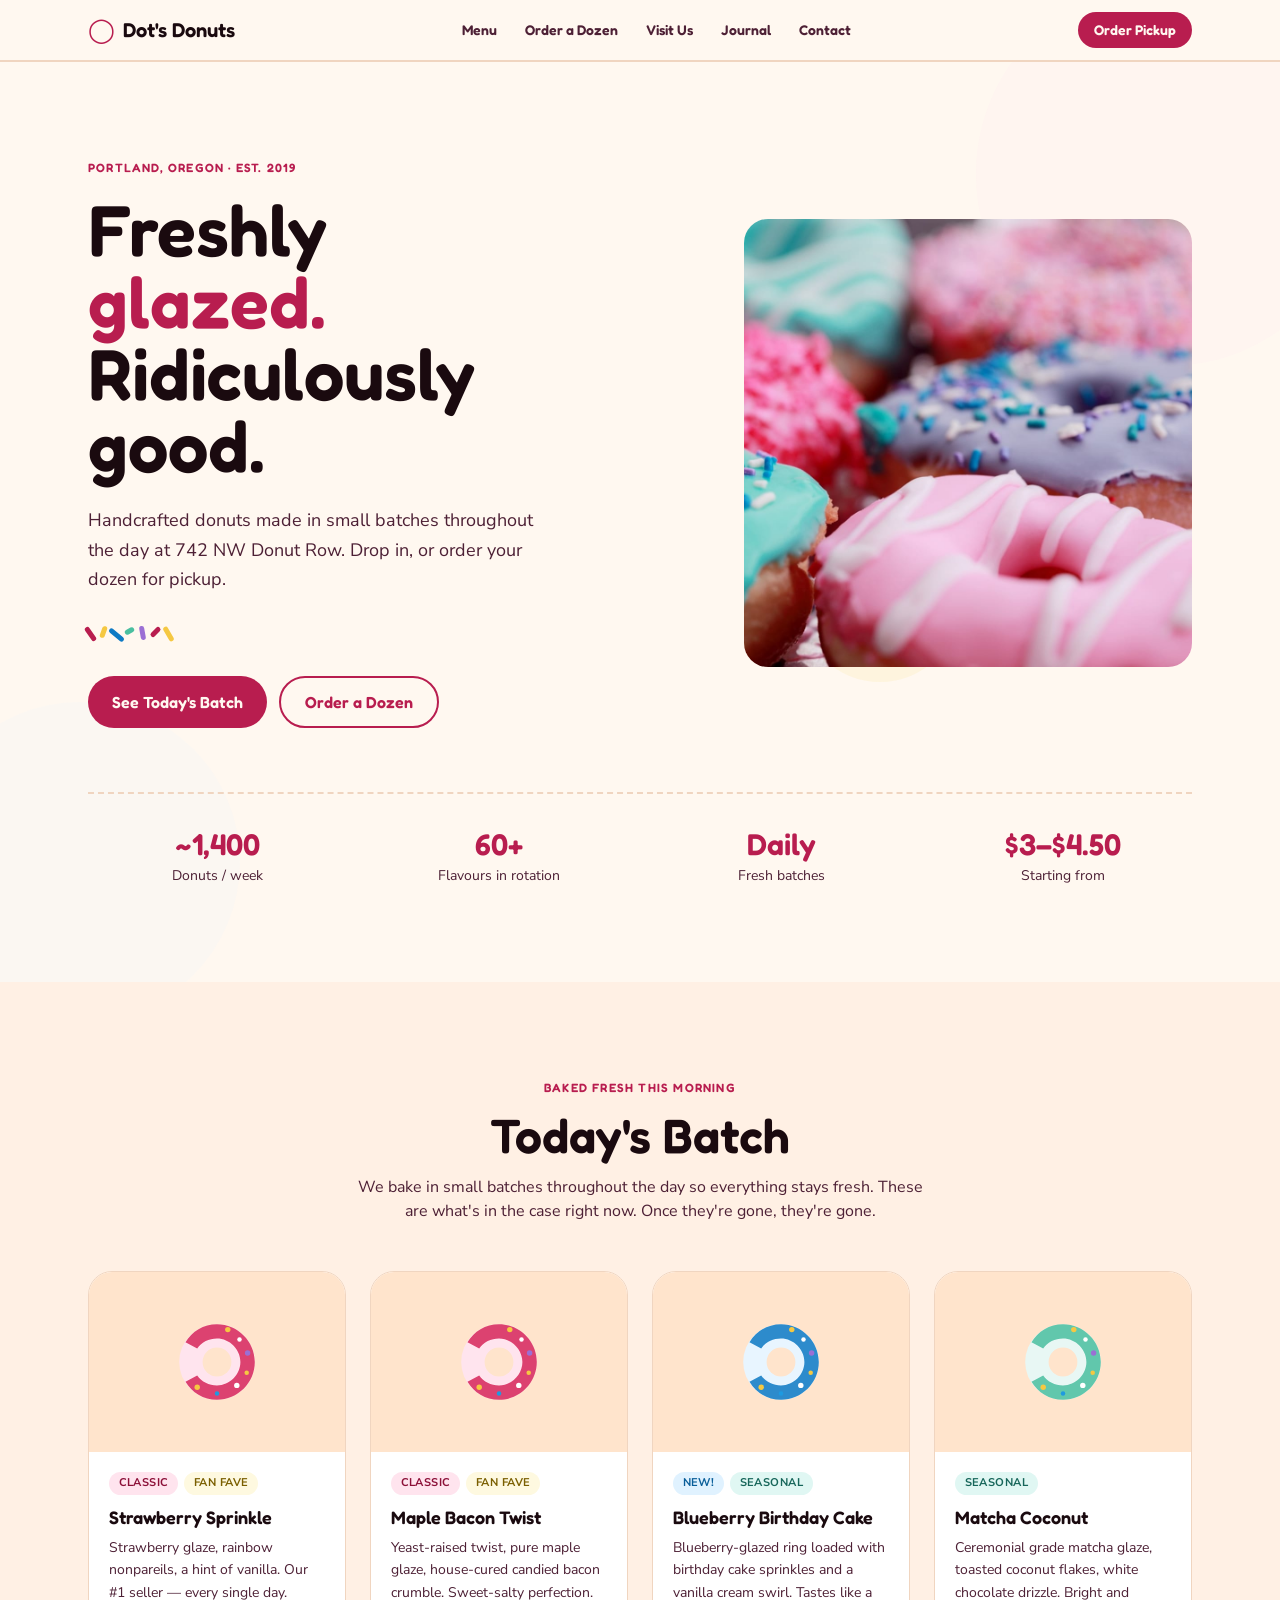
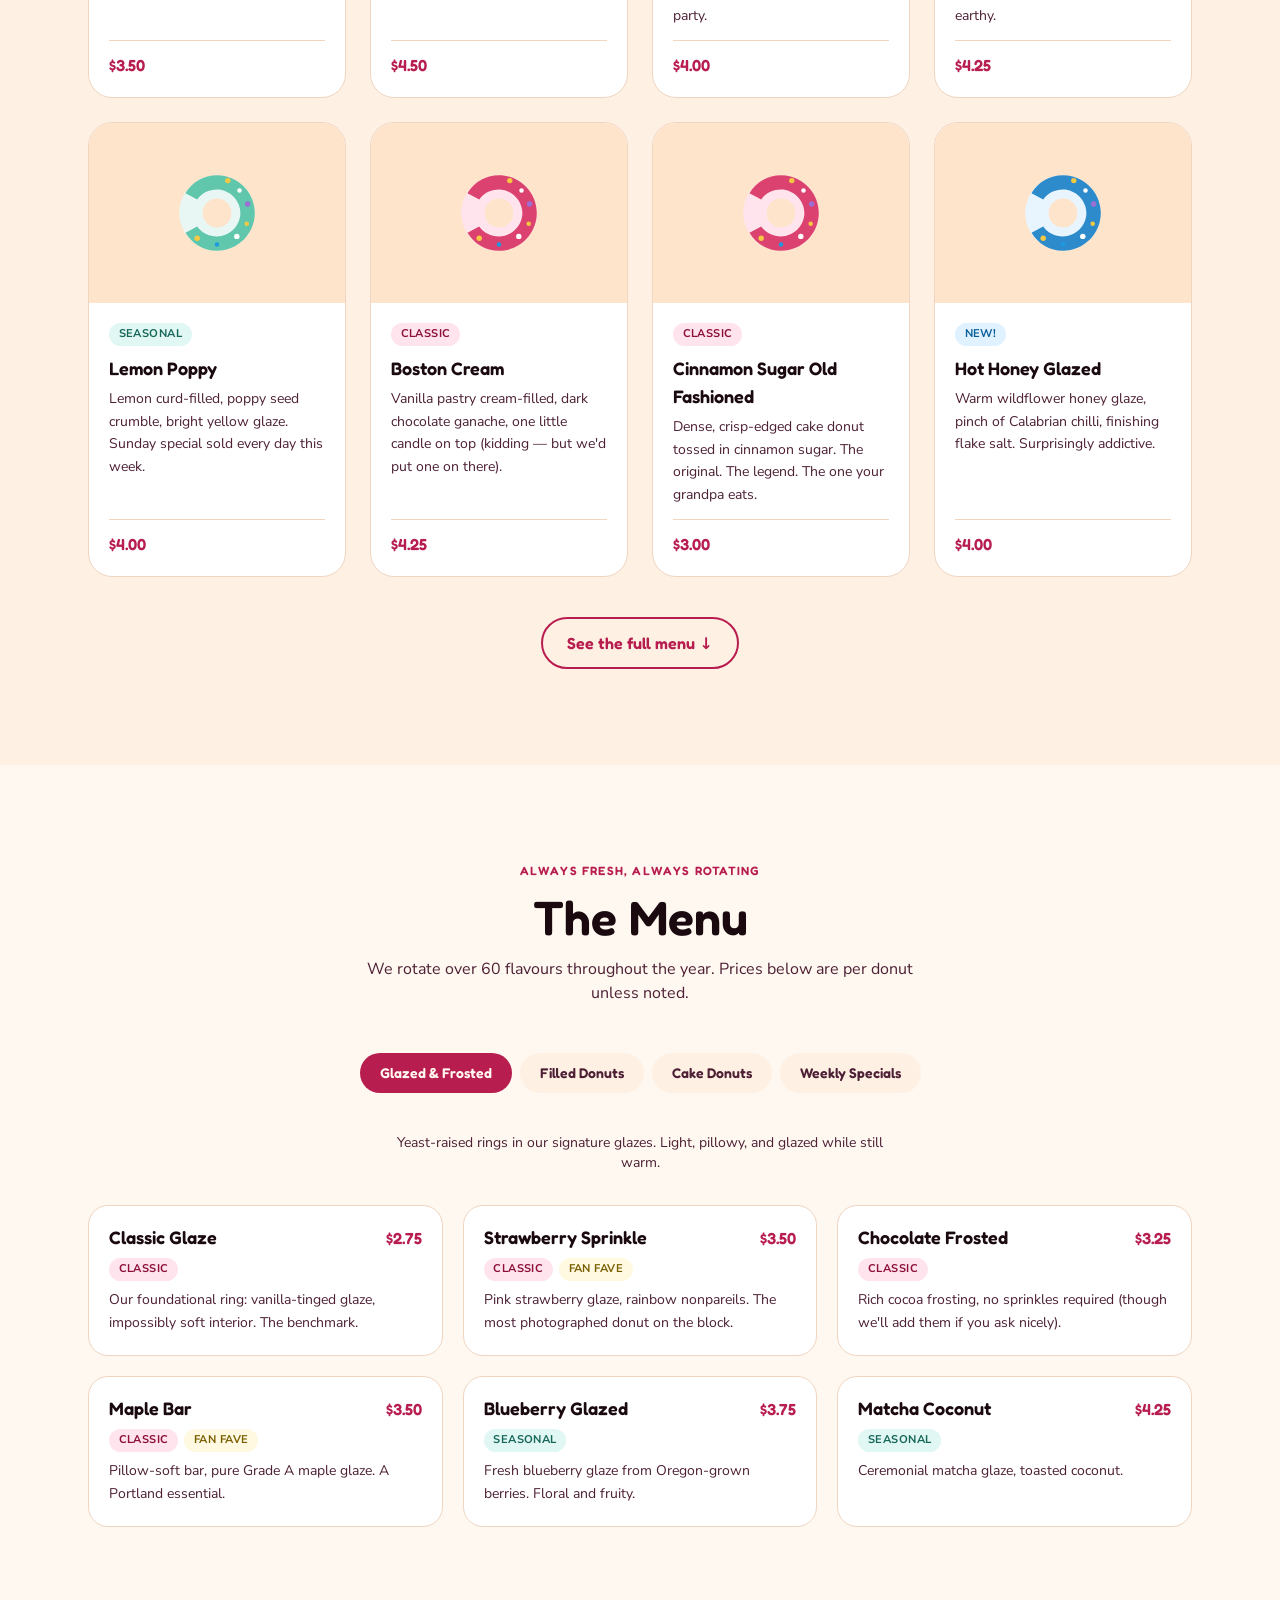
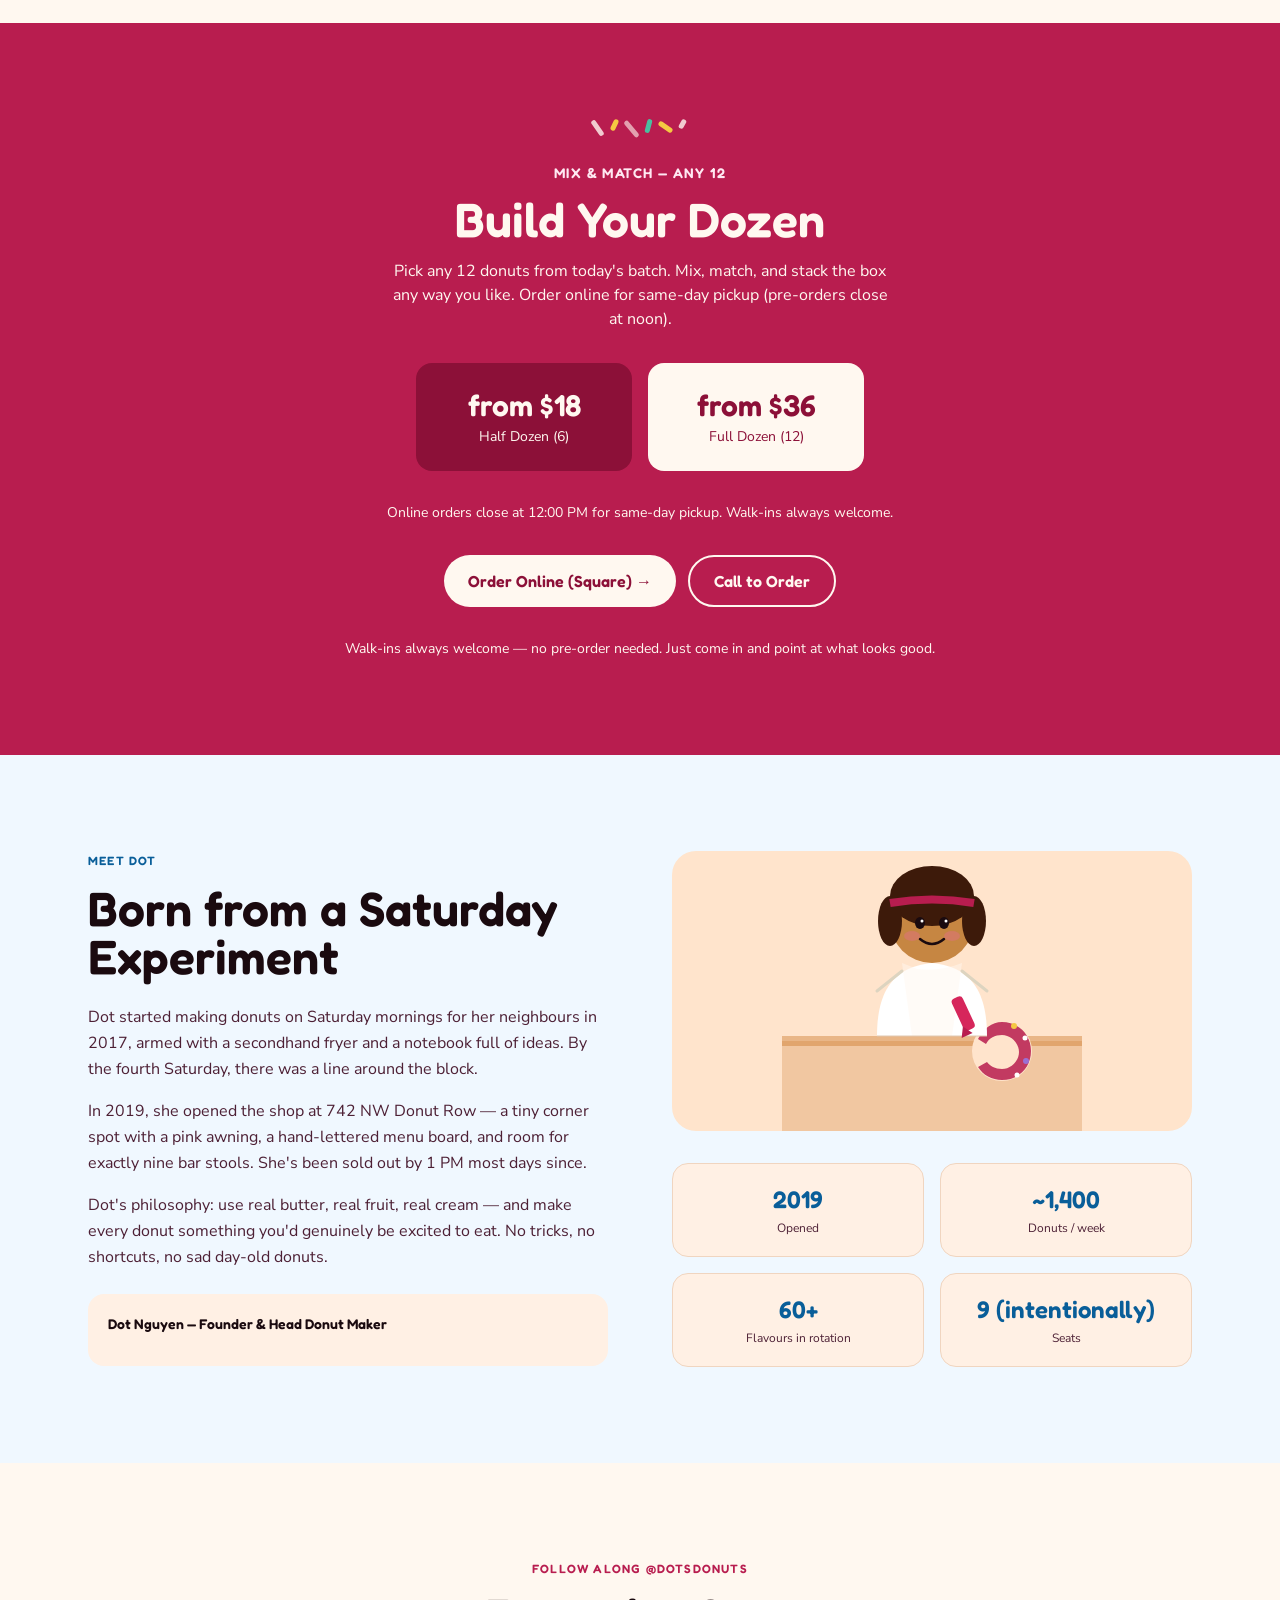
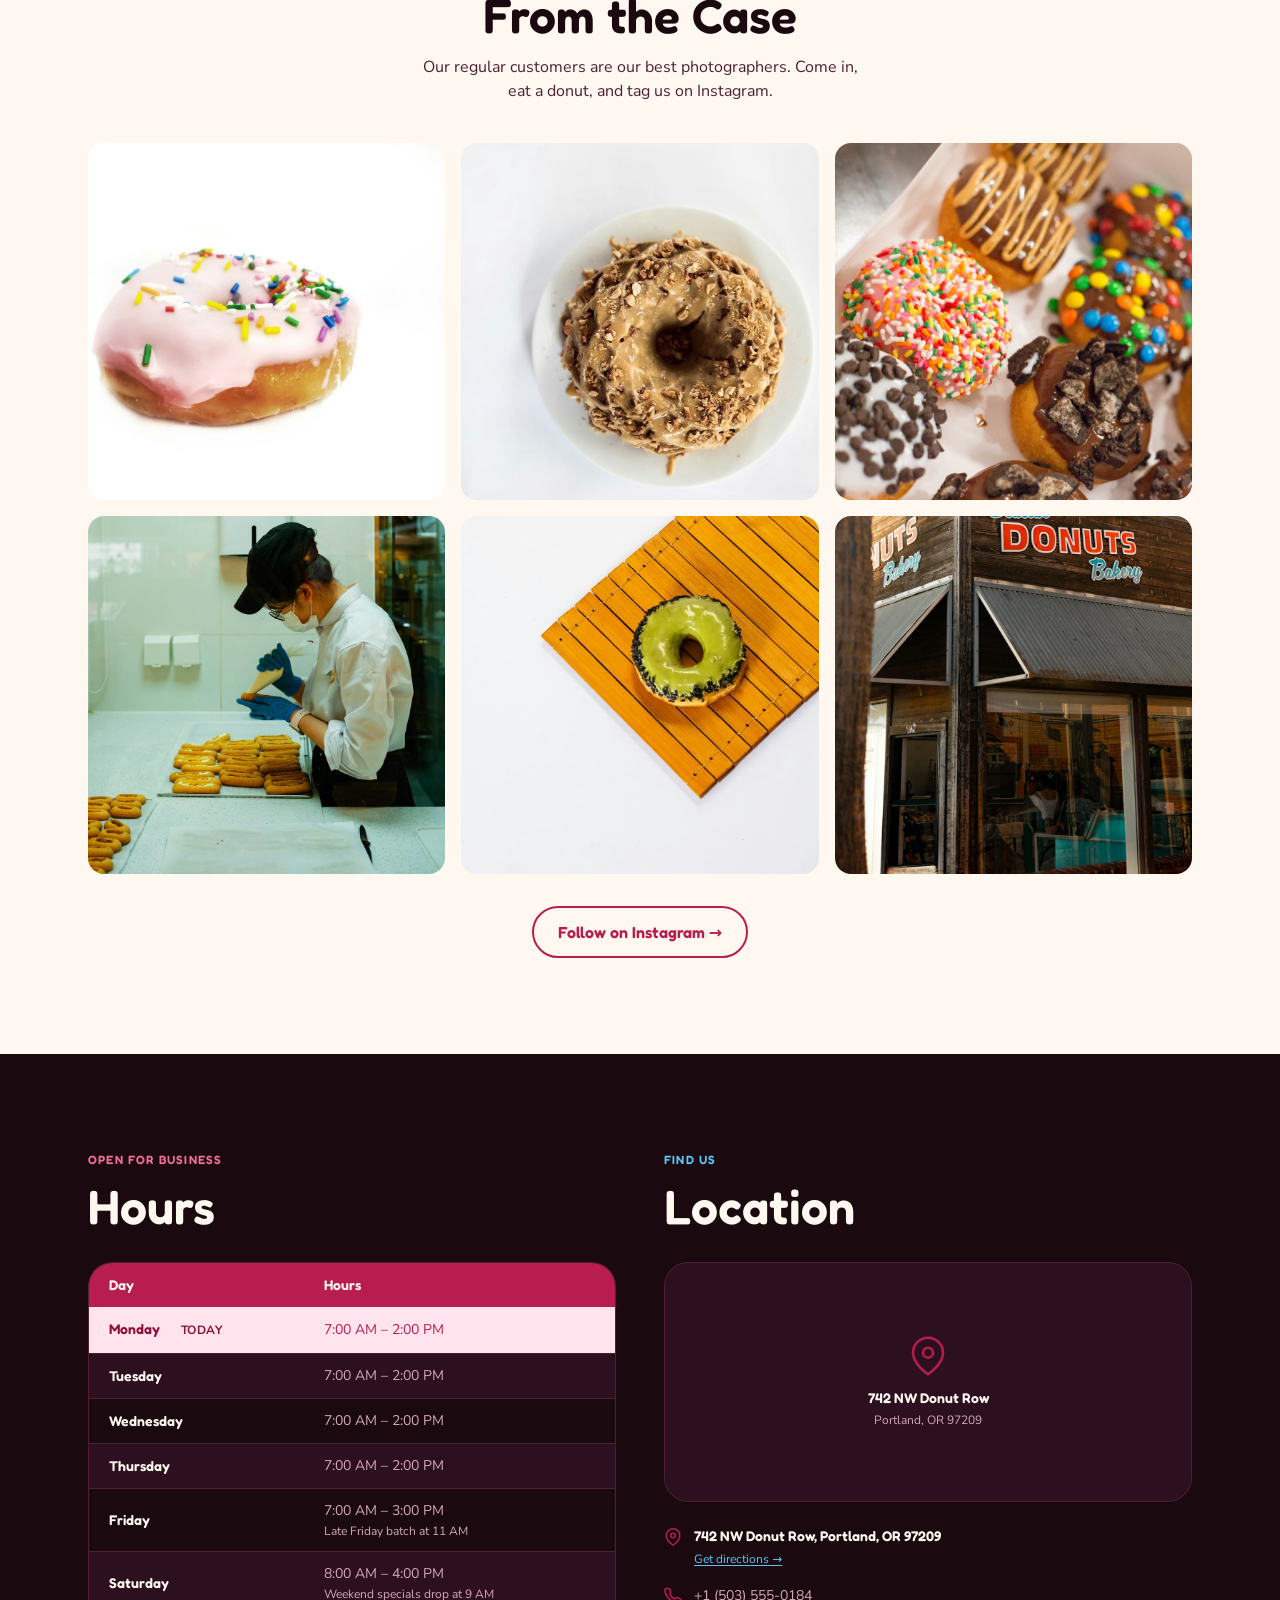
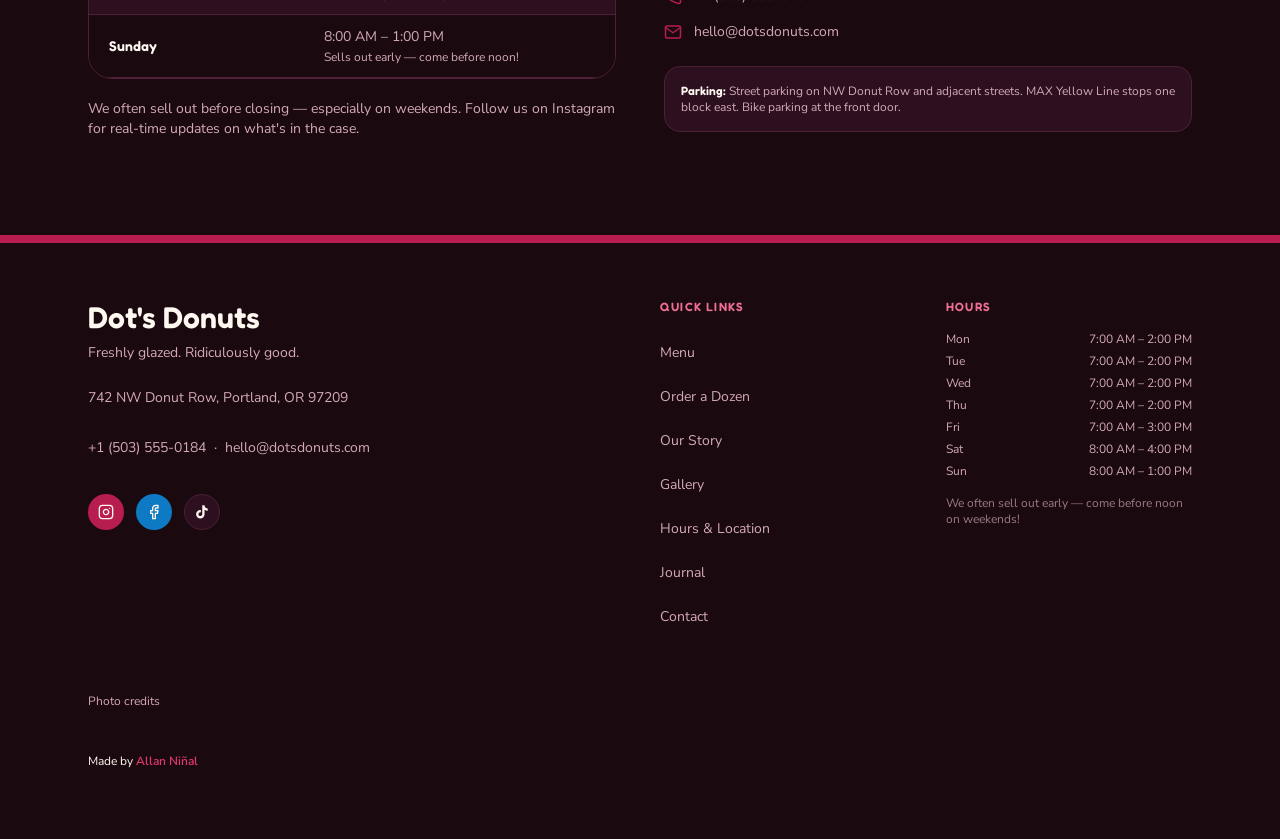
==== index.html @ 84da4a9f "Sprinkle Box HTML edition 1.0.0 Co-Authored-By: Claude Sonnet 5.5 <noreply@anthropic.com> Claude-Ses" ====
<!DOCTYPE html><html lang="en" class="scroll-smooth"> <head><meta charset="utf-8"><meta name="viewport" content="width=device-width, initial-scale=1, viewport-fit=cover"><meta name="theme-color" content="#FFF8F0"><title>Dot&#39;s Donuts — Portland&#39;s Favourite Donut Shop</title><meta name="description" content="Handcrafted donuts made fresh in small batches all day long. Daily flavours, dozen-box orders, and rotating specials. Find us at 742 NW Donut Row, Portland, OR."><link rel="canonical" href="https://example.com/"><meta name="robots" content="index, follow"><meta name="author" content="Dot's Donuts"><!-- Open Graph --><meta property="og:title" content="Dot's Donuts — Portland's Favourite Donut Shop"><meta property="og:description" content="Handcrafted donuts made fresh in small batches all day long. Daily flavours, dozen-box orders, and rotating specials. Find us at 742 NW Donut Row, Portland, OR."><meta property="og:url" content="https://example.com/"><meta property="og:type" content="restaurant.cafe"><meta property="og:site_name" content="Dot's Donuts"><meta property="og:locale" content="en_US"><meta property="og:image" content="https://example.com/og-image.png"><meta property="og:image:type" content="image/png"><meta property="og:image:width" content="1200"><meta property="og:image:height" content="630"><meta property="og:image:alt" content="Dot's Donuts — Portland's Favourite Donut Shop"><!-- Twitter / X --><meta name="twitter:card" content="summary_large_image"><meta name="twitter:site" content="@example"><meta name="twitter:creator" content="@example"><meta name="twitter:title" content="Dot's Donuts — Portland's Favourite Donut Shop"><meta name="twitter:description" content="Handcrafted donuts made fresh in small batches all day long. Daily flavours, dozen-box orders, and rotating specials. Find us at 742 NW Donut Row, Portland, OR."><meta name="twitter:image" content="https://example.com/og-image.png"><link rel="icon" href="./favicon.svg" type="image/svg+xml"><link rel="apple-touch-icon" href="./favicon.svg"><script type="application/ld+json">{"@context":"https://schema.org","@type":"Bakery","name":"Dot's Donuts","description":"Dot's Donuts is a playful neighbourhood donut shop in Portland, Oregon. We hand-craft every ring, twist, and filled donut in small batches throughout the day — so they're always fresh. Stop in for today's batch, build your own dozen, or order online for pickup.","url":"https://example.com/","telephone":"+1 (503) 555-0184","email":"hello@dotsdonuts.com","address":{"@type":"PostalAddress","streetAddress":"742 NW Donut Row","addressLocality":"Portland","addressRegion":"OR","postalCode":"97209","addressCountry":"US"},"servesCuisine":["Donuts","Bakery","American"],"priceRange":"$$","hasMap":"https://maps.google.com/?q=742+NW+Donut+Row+Portland+OR","openingHoursSpecification":[{"@type":"OpeningHoursSpecification","dayOfWeek":["Monday","Tuesday","Wednesday","Thursday"],"opens":"07:00","closes":"14:00"},{"@type":"OpeningHoursSpecification","dayOfWeek":["Friday"],"opens":"07:00","closes":"15:00"},{"@type":"OpeningHoursSpecification","dayOfWeek":["Saturday"],"opens":"08:00","closes":"16:00"},{"@type":"OpeningHoursSpecification","dayOfWeek":["Sunday"],"opens":"08:00","closes":"13:00"}],"menu":"https://example.com/#menu","acceptsReservations":false,"image":"https://example.com/og-image.png","foundingDate":"2019","founder":{"@type":"Person","name":"Dot Nguyen","jobTitle":"Founder & Head Donut Maker"},"sameAs":["https://instagram.com/dotsdonuts","https://facebook.com/dotsdonuts","https://tiktok.com/@dotsdonuts"]}</script><script type="application/ld+json">{"@context":"https://schema.org","@type":"Menu","name":"Dot's Donuts Menu","description":"Glazed & frosted rings, filled donuts, cake donuts, and weekly specials — all made fresh in small batches.","hasMenuSection":[{"@type":"MenuSection","name":"Glazed & Frosted","description":"Yeast-raised rings in signature glazes."},{"@type":"MenuSection","name":"Filled Donuts","description":"Pillowy rounds stuffed to the brim."},{"@type":"MenuSection","name":"Cake Donuts","description":"Dense, tender, old-fashioned style."},{"@type":"MenuSection","name":"Weekly Specials","description":"Rotating specials that change every Monday."}]}</script><script type="application/ld+json">{"@context":"https://schema.org","@type":"Person","name":"Dot","url":"https://example.com/","sameAs":["#","#","#"]}</script><link rel="stylesheet" href="./assets/index.C0Z41zCP.css"><script type="module">const n=document.getElementById("menu-tabs"),r=n?.querySelectorAll('[role="tab"]')??[],l=document.querySelectorAll('[role="tabpanel"]');function c(o){r.forEach(t=>{const e=t.dataset.tab===o;t.setAttribute("aria-selected",String(e)),t.setAttribute("tabindex",e?"0":"-1"),e?(t.style.backgroundColor="var(--color-accent)",t.style.color="#FFF8F0"):(t.style.backgroundColor="var(--color-surface-2)",t.style.color="var(--color-text-muted)")}),l.forEach(t=>{const e=t.id===`panel-${o}`;t.classList.toggle("hidden",!e)})}r.forEach(o=>{o.addEventListener("click",()=>c(o.dataset.tab)),o.addEventListener("keydown",t=>{const e=Array.from(r),a=e.indexOf(o);if(t.key==="ArrowRight"){const s=e[(a+1)%e.length];s.focus(),c(s.dataset.tab)}else if(t.key==="ArrowLeft"){const s=e[(a-1+e.length)%e.length];s.focus(),c(s.dataset.tab)}else t.key==="Home"?(e[0].focus(),c(e[0].dataset.tab)):t.key==="End"&&(e[e.length-1].focus(),c(e[e.length-1].dataset.tab))})});
</script></head> <body class="min-h-screen flex flex-col antialiased"> <a href="#main-content" class="sr-only focus:not-sr-only focus:fixed focus:top-4 focus:left-4 focus:z-[100] btn-primary">
Skip to main content
</a> <header class="sticky top-0 z-50 w-full" style="background-color: var(--color-bg); border-bottom: 2px solid var(--color-border);" data-astro-cid-ctg3m53h> <div class="container-x" data-astro-cid-ctg3m53h> <div class="flex items-center justify-between py-3 gap-4" data-astro-cid-ctg3m53h> <!-- Logo / wordmark --> <a href="./index.html" class="flex items-center gap-2 flex-shrink-0" aria-label="Dot's Donuts — home" data-astro-cid-ctg3m53h> <span aria-hidden="true" class="text-2xl leading-none" style="font-family: 'Fredoka', sans-serif;" data-astro-cid-ctg3m53h> <span style="color: var(--color-accent);" data-astro-cid-ctg3m53h>&#9711;</span> </span> <span class="text-xl font-semibold leading-none" style="font-family: 'Fredoka', sans-serif; color: var(--color-text);" data-astro-cid-ctg3m53h> Dot&#39;s Donuts </span> </a> <!-- Desktop nav --> <nav aria-label="Main navigation" class="hidden lg:flex items-center gap-1" data-astro-cid-ctg3m53h> <a href="./menu/index.html" class="px-3 py-2 rounded-full text-sm font-semibold transition-colors hover:bg-[color:var(--color-accent-pale)] hover:text-[color:var(--color-accent-dark)]" style="color: var(--color-text-muted); font-family: 'Fredoka', sans-serif;" data-astro-cid-ctg3m53h> Menu </a><a href="./index.html#order" class="px-3 py-2 rounded-full text-sm font-semibold transition-colors hover:bg-[color:var(--color-accent-pale)] hover:text-[color:var(--color-accent-dark)]" style="color: var(--color-text-muted); font-family: 'Fredoka', sans-serif;" data-astro-cid-ctg3m53h> Order a Dozen </a><a href="./index.html#hours" class="px-3 py-2 rounded-full text-sm font-semibold transition-colors hover:bg-[color:var(--color-accent-pale)] hover:text-[color:var(--color-accent-dark)]" style="color: var(--color-text-muted); font-family: 'Fredoka', sans-serif;" data-astro-cid-ctg3m53h> Visit Us </a><a href="./journal/index.html" class="px-3 py-2 rounded-full text-sm font-semibold transition-colors hover:bg-[color:var(--color-accent-pale)] hover:text-[color:var(--color-accent-dark)]" style="color: var(--color-text-muted); font-family: 'Fredoka', sans-serif;" data-astro-cid-ctg3m53h> Journal </a><a href="./contact/index.html" class="px-3 py-2 rounded-full text-sm font-semibold transition-colors hover:bg-[color:var(--color-accent-pale)] hover:text-[color:var(--color-accent-dark)]" style="color: var(--color-text-muted); font-family: 'Fredoka', sans-serif;" data-astro-cid-ctg3m53h> Contact </a> </nav> <!-- Order CTA (desktop) --> <a href="./index.html#order" class="btn-primary hidden lg:inline-flex text-sm py-2 px-4" data-astro-cid-ctg3m53h>
Order Pickup
</a> <!-- Phone: menu and order button (no JavaScript) --> <div class="lg:hidden flex items-center gap-2" data-astro-cid-ctg3m53h> <details class="mobile-menu" data-astro-cid-ctg3m53h> <summary aria-label="Menu" data-astro-cid-ctg3m53h>Menu</summary> <nav aria-label="Mobile navigation" data-astro-cid-ctg3m53h> <a href="./menu/index.html" data-astro-cid-ctg3m53h>Menu</a><a href="./index.html#order" data-astro-cid-ctg3m53h>Order a Dozen</a><a href="./index.html#hours" data-astro-cid-ctg3m53h>Visit Us</a><a href="./journal/index.html" data-astro-cid-ctg3m53h>Journal</a><a href="./contact/index.html" data-astro-cid-ctg3m53h>Contact</a> </nav> </details> <a href="./index.html#order" class="btn-primary text-sm whitespace-nowrap" style="min-height: 44px; padding: 0.5rem 1rem;" data-astro-cid-ctg3m53h>Order Pickup</a> </div> </div> </div> </header>  <main id="main-content" class="flex-1">  <section id="hero" class="relative overflow-hidden section-py" aria-labelledby="hero-heading" style="background-color: var(--color-bg);"> <!-- Decorative background blobs --> <div aria-hidden="true" class="absolute inset-0 pointer-events-none overflow-hidden"> <div class="absolute -top-20 -right-20 w-96 h-96 rounded-full opacity-20" style="background-color: var(--color-accent-pale);"></div> <div class="absolute -bottom-10 -left-20 w-80 h-80 rounded-full opacity-15" style="background-color: var(--color-sky-pale);"></div> <div class="absolute top-1/2 right-1/4 w-40 h-40 rounded-full opacity-10" style="background-color: var(--color-yellow);"></div> </div> <div class="container-x relative"> <div class="grid grid-cols-1 lg:grid-cols-2 gap-12 lg:gap-16 items-center"> <!-- Text --> <div> <p class="label-eyebrow mb-4">Portland, Oregon &middot; Est. 2019</p> <h1 id="hero-heading" class="text-5xl md:text-6xl lg:text-7xl font-semibold leading-tight mb-6" style="font-family: 'Fredoka', sans-serif; color: var(--color-text);">
Freshly<br> <span style="color: var(--color-accent);">glazed.</span><br>
Ridiculously<br>good.
</h1> <p class="text-lg mb-8 max-w-md leading-relaxed" style="color: var(--color-text-muted);">
Handcrafted donuts made in small batches throughout the day at 742&nbsp;NW&nbsp;Donut&nbsp;Row.
          Drop in, or order your dozen for pickup.
</p> <!-- Sprinkle decoration --> <div aria-hidden="true" class="flex gap-2 mb-8"> <span class="sprinkle" style="background-color: var(--color-accent); width: 5px; height: 16px;"></span> <span class="sprinkle" style="background-color: var(--color-yellow); width: 5px; height: 12px; transform: rotate(20deg);"></span> <span class="sprinkle" style="background-color: var(--color-sky); width: 5px; height: 18px; transform: rotate(-50deg);"></span> <span class="sprinkle" style="background-color: var(--color-mint); width: 5px; height: 10px; transform: rotate(60deg);"></span> <span class="sprinkle" style="background-color: var(--color-purple); width: 5px; height: 14px; transform: rotate(-10deg);"></span> <span class="sprinkle" style="background-color: var(--color-accent); width: 5px; height: 12px; transform: rotate(45deg);"></span> <span class="sprinkle" style="background-color: var(--color-yellow); width: 5px; height: 16px; transform: rotate(-30deg);"></span> </div> <div class="flex flex-wrap gap-3"> <a href="#todays-batch" class="btn-primary">
See Today's Batch
</a> <a href="#order" class="btn-ghost">
Order a Dozen
</a> </div> </div> <!-- Donut photo --> <div class="flex justify-center lg:justify-end"> <img src="./images/hero.jpg" alt="A colourful assortment of fresh donuts with sprinkles" width="1000" height="1000" fetchpriority="high" decoding="async" class="w-full max-w-md rounded-3xl" style="aspect-ratio:1; object-fit:cover;"> </div> </div> <!-- Stat strip --> <div class="mt-16 pt-8" style="border-top: 2px dashed var(--color-border);"> <dl class="grid grid-cols-2 md:grid-cols-4 gap-6"> <div class="text-center"> <dt class="text-3xl font-semibold" style="font-family: 'Fredoka', sans-serif; color: var(--color-accent);"> ~1,400 </dt> <dd class="text-sm mt-1" style="color: var(--color-text-muted);"> Donuts / week </dd> </div><div class="text-center"> <dt class="text-3xl font-semibold" style="font-family: 'Fredoka', sans-serif; color: var(--color-accent);"> 60+ </dt> <dd class="text-sm mt-1" style="color: var(--color-text-muted);"> Flavours in rotation </dd> </div><div class="text-center"> <dt class="text-3xl font-semibold" style="font-family: 'Fredoka', sans-serif; color: var(--color-accent);"> Daily </dt> <dd class="text-sm mt-1" style="color: var(--color-text-muted);"> Fresh batches </dd> </div><div class="text-center"> <dt class="text-3xl font-semibold" style="font-family: 'Fredoka', sans-serif; color: var(--color-accent);"> $3–$4.50 </dt> <dd class="text-sm mt-1" style="color: var(--color-text-muted);"> Starting from </dd> </div> </dl> </div> </div> </section> <section id="todays-batch" class="section-py" aria-labelledby="batch-heading" style="background-color: var(--color-surface-2);"> <div class="container-x"> <div class="text-center mb-12"> <p class="label-eyebrow mb-3">Baked fresh this morning</p> <h2 id="batch-heading" class="text-4xl md:text-5xl font-semibold mb-4" style="font-family: 'Fredoka', sans-serif; color: var(--color-text);">
Today's Batch
</h2> <p class="text-base max-w-xl mx-auto" style="color: var(--color-text-muted);">
We bake in small batches throughout the day so everything stays fresh. These are what's in the case right now.
        Once they're gone, they're gone.
</p> </div> <!-- Batch grid --> <ul class="grid grid-cols-1 sm:grid-cols-2 lg:grid-cols-4 gap-6" role="list"> <li class="card flex flex-col" style="border-radius: 1.5rem; overflow: hidden;"> <!-- Donut visual placeholder --> <div class="relative flex items-center justify-center" style="background-color: var(--color-surface-3); height: 180px;" aria-hidden="true"> <!-- Simple SVG donut icon per item --> <svg viewBox="0 0 100 100" width="90" height="90" xmlns="http://www.w3.org/2000/svg" aria-hidden="true"> <circle cx="50" cy="50" r="42" fill="#FFE4EE"></circle> <circle cx="50" cy="50" r="16" fill="var(--color-surface-3)"></circle>  <path d="M50 8 C73 8, 92 27, 92 50 C92 73, 73 92, 50 92 C35 92, 22 84, 15 72 L28 65 C33 72, 41 76, 50 76 C64 76, 76 64, 76 50 C76 36, 64 24, 50 24 C41 24, 33 28, 28 35 L15 28 C22 16, 35 8, 50 8 Z" fill="#D6265B" opacity="0.85"></path>  <circle cx="62" cy="14" r="3" fill="#F5C842"></circle> <circle cx="75" cy="25" r="2.5" fill="white"></circle> <circle cx="84" cy="40" r="3" fill="#9B6FD4"></circle> <circle cx="83" cy="62" r="2.5" fill="#F5C842"></circle> <circle cx="72" cy="76" r="3" fill="white"></circle> <circle cx="50" cy="85" r="2.5" fill="#1E9AE0"></circle> <circle cx="28" cy="78" r="3" fill="#F5C842"></circle> </svg>   </div> <div class="p-5 flex flex-col flex-1"> <!-- Tags --> <div class="flex flex-wrap gap-1.5 mb-2"> <span class="tag tag-pink">Classic</span><span class="tag tag-yellow">Fan Fave</span> </div> <h3 class="text-lg font-semibold mb-1.5" style="font-family: 'Fredoka', sans-serif; color: var(--color-text);"> Strawberry Sprinkle </h3> <p class="text-sm leading-relaxed flex-1 mb-3" style="color: var(--color-text-muted);"> Strawberry glaze, rainbow nonpareils, a hint of vanilla. Our #1 seller — every single day. </p> <div class="flex items-center justify-between mt-auto pt-3" style="border-top: 1px solid var(--color-border);"> <span class="text-base font-semibold" style="font-family: 'Fredoka', sans-serif; color: var(--color-accent);"> $3.50 </span>  </div> </div> </li><li class="card flex flex-col" style="border-radius: 1.5rem; overflow: hidden;"> <!-- Donut visual placeholder --> <div class="relative flex items-center justify-center" style="background-color: var(--color-surface-3); height: 180px;" aria-hidden="true"> <!-- Simple SVG donut icon per item --> <svg viewBox="0 0 100 100" width="90" height="90" xmlns="http://www.w3.org/2000/svg" aria-hidden="true"> <circle cx="50" cy="50" r="42" fill="#FFE4EE"></circle> <circle cx="50" cy="50" r="16" fill="var(--color-surface-3)"></circle>  <path d="M50 8 C73 8, 92 27, 92 50 C92 73, 73 92, 50 92 C35 92, 22 84, 15 72 L28 65 C33 72, 41 76, 50 76 C64 76, 76 64, 76 50 C76 36, 64 24, 50 24 C41 24, 33 28, 28 35 L15 28 C22 16, 35 8, 50 8 Z" fill="#D6265B" opacity="0.85"></path>  <circle cx="62" cy="14" r="3" fill="#F5C842"></circle> <circle cx="75" cy="25" r="2.5" fill="white"></circle> <circle cx="84" cy="40" r="3" fill="#9B6FD4"></circle> <circle cx="83" cy="62" r="2.5" fill="#F5C842"></circle> <circle cx="72" cy="76" r="3" fill="white"></circle> <circle cx="50" cy="85" r="2.5" fill="#1E9AE0"></circle> <circle cx="28" cy="78" r="3" fill="#F5C842"></circle> </svg>   </div> <div class="p-5 flex flex-col flex-1"> <!-- Tags --> <div class="flex flex-wrap gap-1.5 mb-2"> <span class="tag tag-pink">Classic</span><span class="tag tag-yellow">Fan Fave</span> </div> <h3 class="text-lg font-semibold mb-1.5" style="font-family: 'Fredoka', sans-serif; color: var(--color-text);"> Maple Bacon Twist </h3> <p class="text-sm leading-relaxed flex-1 mb-3" style="color: var(--color-text-muted);"> Yeast-raised twist, pure maple glaze, house-cured candied bacon crumble. Sweet-salty perfection. </p> <div class="flex items-center justify-between mt-auto pt-3" style="border-top: 1px solid var(--color-border);"> <span class="text-base font-semibold" style="font-family: 'Fredoka', sans-serif; color: var(--color-accent);"> $4.50 </span>  </div> </div> </li><li class="card flex flex-col" style="border-radius: 1.5rem; overflow: hidden;"> <!-- Donut visual placeholder --> <div class="relative flex items-center justify-center" style="background-color: var(--color-surface-3); height: 180px;" aria-hidden="true"> <!-- Simple SVG donut icon per item --> <svg viewBox="0 0 100 100" width="90" height="90" xmlns="http://www.w3.org/2000/svg" aria-hidden="true"> <circle cx="50" cy="50" r="42" fill="#E8F5FF"></circle> <circle cx="50" cy="50" r="16" fill="var(--color-surface-3)"></circle>  <path d="M50 8 C73 8, 92 27, 92 50 C92 73, 73 92, 50 92 C35 92, 22 84, 15 72 L28 65 C33 72, 41 76, 50 76 C64 76, 76 64, 76 50 C76 36, 64 24, 50 24 C41 24, 33 28, 28 35 L15 28 C22 16, 35 8, 50 8 Z" fill="#0E7AC4" opacity="0.85"></path>  <circle cx="62" cy="14" r="3" fill="#F5C842"></circle> <circle cx="75" cy="25" r="2.5" fill="white"></circle> <circle cx="84" cy="40" r="3" fill="#9B6FD4"></circle> <circle cx="83" cy="62" r="2.5" fill="#F5C842"></circle> <circle cx="72" cy="76" r="3" fill="white"></circle> <circle cx="50" cy="85" r="2.5" fill="#1E9AE0"></circle> <circle cx="28" cy="78" r="3" fill="#F5C842"></circle> </svg>   </div> <div class="p-5 flex flex-col flex-1"> <!-- Tags --> <div class="flex flex-wrap gap-1.5 mb-2"> <span class="tag tag-sky">New!</span><span class="tag tag-mint">Seasonal</span> </div> <h3 class="text-lg font-semibold mb-1.5" style="font-family: 'Fredoka', sans-serif; color: var(--color-text);"> Blueberry Birthday Cake </h3> <p class="text-sm leading-relaxed flex-1 mb-3" style="color: var(--color-text-muted);"> Blueberry-glazed ring loaded with birthday cake sprinkles and a vanilla cream swirl. Tastes like a party. </p> <div class="flex items-center justify-between mt-auto pt-3" style="border-top: 1px solid var(--color-border);"> <span class="text-base font-semibold" style="font-family: 'Fredoka', sans-serif; color: var(--color-accent);"> $4.00 </span>  </div> </div> </li><li class="card flex flex-col" style="border-radius: 1.5rem; overflow: hidden;"> <!-- Donut visual placeholder --> <div class="relative flex items-center justify-center" style="background-color: var(--color-surface-3); height: 180px;" aria-hidden="true"> <!-- Simple SVG donut icon per item --> <svg viewBox="0 0 100 100" width="90" height="90" xmlns="http://www.w3.org/2000/svg" aria-hidden="true"> <circle cx="50" cy="50" r="42" fill="#E8F7F4"></circle> <circle cx="50" cy="50" r="16" fill="var(--color-surface-3)"></circle>  <path d="M50 8 C73 8, 92 27, 92 50 C92 73, 73 92, 50 92 C35 92, 22 84, 15 72 L28 65 C33 72, 41 76, 50 76 C64 76, 76 64, 76 50 C76 36, 64 24, 50 24 C41 24, 33 28, 28 35 L15 28 C22 16, 35 8, 50 8 Z" fill="#4ABFA0" opacity="0.85"></path>  <circle cx="62" cy="14" r="3" fill="#F5C842"></circle> <circle cx="75" cy="25" r="2.5" fill="white"></circle> <circle cx="84" cy="40" r="3" fill="#9B6FD4"></circle> <circle cx="83" cy="62" r="2.5" fill="#F5C842"></circle> <circle cx="72" cy="76" r="3" fill="white"></circle> <circle cx="50" cy="85" r="2.5" fill="#1E9AE0"></circle> <circle cx="28" cy="78" r="3" fill="#F5C842"></circle> </svg>   </div> <div class="p-5 flex flex-col flex-1"> <!-- Tags --> <div class="flex flex-wrap gap-1.5 mb-2"> <span class="tag tag-mint">Seasonal</span> </div> <h3 class="text-lg font-semibold mb-1.5" style="font-family: 'Fredoka', sans-serif; color: var(--color-text);"> Matcha Coconut </h3> <p class="text-sm leading-relaxed flex-1 mb-3" style="color: var(--color-text-muted);"> Ceremonial grade matcha glaze, toasted coconut flakes, white chocolate drizzle. Bright and earthy. </p> <div class="flex items-center justify-between mt-auto pt-3" style="border-top: 1px solid var(--color-border);"> <span class="text-base font-semibold" style="font-family: 'Fredoka', sans-serif; color: var(--color-accent);"> $4.25 </span>  </div> </div> </li><li class="card flex flex-col" style="border-radius: 1.5rem; overflow: hidden;"> <!-- Donut visual placeholder --> <div class="relative flex items-center justify-center" style="background-color: var(--color-surface-3); height: 180px;" aria-hidden="true"> <!-- Simple SVG donut icon per item --> <svg viewBox="0 0 100 100" width="90" height="90" xmlns="http://www.w3.org/2000/svg" aria-hidden="true"> <circle cx="50" cy="50" r="42" fill="#E8F7F4"></circle> <circle cx="50" cy="50" r="16" fill="var(--color-surface-3)"></circle>  <path d="M50 8 C73 8, 92 27, 92 50 C92 73, 73 92, 50 92 C35 92, 22 84, 15 72 L28 65 C33 72, 41 76, 50 76 C64 76, 76 64, 76 50 C76 36, 64 24, 50 24 C41 24, 33 28, 28 35 L15 28 C22 16, 35 8, 50 8 Z" fill="#4ABFA0" opacity="0.85"></path>  <circle cx="62" cy="14" r="3" fill="#F5C842"></circle> <circle cx="75" cy="25" r="2.5" fill="white"></circle> <circle cx="84" cy="40" r="3" fill="#9B6FD4"></circle> <circle cx="83" cy="62" r="2.5" fill="#F5C842"></circle> <circle cx="72" cy="76" r="3" fill="white"></circle> <circle cx="50" cy="85" r="2.5" fill="#1E9AE0"></circle> <circle cx="28" cy="78" r="3" fill="#F5C842"></circle> </svg>   </div> <div class="p-5 flex flex-col flex-1"> <!-- Tags --> <div class="flex flex-wrap gap-1.5 mb-2"> <span class="tag tag-mint">Seasonal</span> </div> <h3 class="text-lg font-semibold mb-1.5" style="font-family: 'Fredoka', sans-serif; color: var(--color-text);"> Lemon Poppy </h3> <p class="text-sm leading-relaxed flex-1 mb-3" style="color: var(--color-text-muted);"> Lemon curd-filled, poppy seed crumble, bright yellow glaze. Sunday special sold every day this week. </p> <div class="flex items-center justify-between mt-auto pt-3" style="border-top: 1px solid var(--color-border);"> <span class="text-base font-semibold" style="font-family: 'Fredoka', sans-serif; color: var(--color-accent);"> $4.00 </span>  </div> </div> </li><li class="card flex flex-col" style="border-radius: 1.5rem; overflow: hidden;"> <!-- Donut visual placeholder --> <div class="relative flex items-center justify-center" style="background-color: var(--color-surface-3); height: 180px;" aria-hidden="true"> <!-- Simple SVG donut icon per item --> <svg viewBox="0 0 100 100" width="90" height="90" xmlns="http://www.w3.org/2000/svg" aria-hidden="true"> <circle cx="50" cy="50" r="42" fill="#FFE4EE"></circle> <circle cx="50" cy="50" r="16" fill="var(--color-surface-3)"></circle>  <path d="M50 8 C73 8, 92 27, 92 50 C92 73, 73 92, 50 92 C35 92, 22 84, 15 72 L28 65 C33 72, 41 76, 50 76 C64 76, 76 64, 76 50 C76 36, 64 24, 50 24 C41 24, 33 28, 28 35 L15 28 C22 16, 35 8, 50 8 Z" fill="#D6265B" opacity="0.85"></path>  <circle cx="62" cy="14" r="3" fill="#F5C842"></circle> <circle cx="75" cy="25" r="2.5" fill="white"></circle> <circle cx="84" cy="40" r="3" fill="#9B6FD4"></circle> <circle cx="83" cy="62" r="2.5" fill="#F5C842"></circle> <circle cx="72" cy="76" r="3" fill="white"></circle> <circle cx="50" cy="85" r="2.5" fill="#1E9AE0"></circle> <circle cx="28" cy="78" r="3" fill="#F5C842"></circle> </svg>   </div> <div class="p-5 flex flex-col flex-1"> <!-- Tags --> <div class="flex flex-wrap gap-1.5 mb-2"> <span class="tag tag-pink">Classic</span> </div> <h3 class="text-lg font-semibold mb-1.5" style="font-family: 'Fredoka', sans-serif; color: var(--color-text);"> Boston Cream </h3> <p class="text-sm leading-relaxed flex-1 mb-3" style="color: var(--color-text-muted);"> Vanilla pastry cream-filled, dark chocolate ganache, one little candle on top (kidding — but we&#39;d put one on there). </p> <div class="flex items-center justify-between mt-auto pt-3" style="border-top: 1px solid var(--color-border);"> <span class="text-base font-semibold" style="font-family: 'Fredoka', sans-serif; color: var(--color-accent);"> $4.25 </span>  </div> </div> </li><li class="card flex flex-col" style="border-radius: 1.5rem; overflow: hidden;"> <!-- Donut visual placeholder --> <div class="relative flex items-center justify-center" style="background-color: var(--color-surface-3); height: 180px;" aria-hidden="true"> <!-- Simple SVG donut icon per item --> <svg viewBox="0 0 100 100" width="90" height="90" xmlns="http://www.w3.org/2000/svg" aria-hidden="true"> <circle cx="50" cy="50" r="42" fill="#FFE4EE"></circle> <circle cx="50" cy="50" r="16" fill="var(--color-surface-3)"></circle>  <path d="M50 8 C73 8, 92 27, 92 50 C92 73, 73 92, 50 92 C35 92, 22 84, 15 72 L28 65 C33 72, 41 76, 50 76 C64 76, 76 64, 76 50 C76 36, 64 24, 50 24 C41 24, 33 28, 28 35 L15 28 C22 16, 35 8, 50 8 Z" fill="#D6265B" opacity="0.85"></path>  <circle cx="62" cy="14" r="3" fill="#F5C842"></circle> <circle cx="75" cy="25" r="2.5" fill="white"></circle> <circle cx="84" cy="40" r="3" fill="#9B6FD4"></circle> <circle cx="83" cy="62" r="2.5" fill="#F5C842"></circle> <circle cx="72" cy="76" r="3" fill="white"></circle> <circle cx="50" cy="85" r="2.5" fill="#1E9AE0"></circle> <circle cx="28" cy="78" r="3" fill="#F5C842"></circle> </svg>   </div> <div class="p-5 flex flex-col flex-1"> <!-- Tags --> <div class="flex flex-wrap gap-1.5 mb-2"> <span class="tag tag-pink">Classic</span> </div> <h3 class="text-lg font-semibold mb-1.5" style="font-family: 'Fredoka', sans-serif; color: var(--color-text);"> Cinnamon Sugar Old Fashioned </h3> <p class="text-sm leading-relaxed flex-1 mb-3" style="color: var(--color-text-muted);"> Dense, crisp-edged cake donut tossed in cinnamon sugar. The original. The legend. The one your grandpa eats. </p> <div class="flex items-center justify-between mt-auto pt-3" style="border-top: 1px solid var(--color-border);"> <span class="text-base font-semibold" style="font-family: 'Fredoka', sans-serif; color: var(--color-accent);"> $3.00 </span>  </div> </div> </li><li class="card flex flex-col" style="border-radius: 1.5rem; overflow: hidden;"> <!-- Donut visual placeholder --> <div class="relative flex items-center justify-center" style="background-color: var(--color-surface-3); height: 180px;" aria-hidden="true"> <!-- Simple SVG donut icon per item --> <svg viewBox="0 0 100 100" width="90" height="90" xmlns="http://www.w3.org/2000/svg" aria-hidden="true"> <circle cx="50" cy="50" r="42" fill="#E8F5FF"></circle> <circle cx="50" cy="50" r="16" fill="var(--color-surface-3)"></circle>  <path d="M50 8 C73 8, 92 27, 92 50 C92 73, 73 92, 50 92 C35 92, 22 84, 15 72 L28 65 C33 72, 41 76, 50 76 C64 76, 76 64, 76 50 C76 36, 64 24, 50 24 C41 24, 33 28, 28 35 L15 28 C22 16, 35 8, 50 8 Z" fill="#0E7AC4" opacity="0.85"></path>  <circle cx="62" cy="14" r="3" fill="#F5C842"></circle> <circle cx="75" cy="25" r="2.5" fill="white"></circle> <circle cx="84" cy="40" r="3" fill="#9B6FD4"></circle> <circle cx="83" cy="62" r="2.5" fill="#F5C842"></circle> <circle cx="72" cy="76" r="3" fill="white"></circle> <circle cx="50" cy="85" r="2.5" fill="#1E9AE0"></circle> <circle cx="28" cy="78" r="3" fill="#F5C842"></circle> </svg>   </div> <div class="p-5 flex flex-col flex-1"> <!-- Tags --> <div class="flex flex-wrap gap-1.5 mb-2"> <span class="tag tag-sky">New!</span> </div> <h3 class="text-lg font-semibold mb-1.5" style="font-family: 'Fredoka', sans-serif; color: var(--color-text);"> Hot Honey Glazed </h3> <p class="text-sm leading-relaxed flex-1 mb-3" style="color: var(--color-text-muted);"> Warm wildflower honey glaze, pinch of Calabrian chilli, finishing flake salt. Surprisingly addictive. </p> <div class="flex items-center justify-between mt-auto pt-3" style="border-top: 1px solid var(--color-border);"> <span class="text-base font-semibold" style="font-family: 'Fredoka', sans-serif; color: var(--color-accent);"> $4.00 </span>  </div> </div> </li> </ul> <div class="text-center mt-10"> <a href="#menu" class="btn-ghost">
See the full menu &darr;
</a> </div> </div> </section> <section id="menu" class="section-py" aria-labelledby="menu-heading" style="background-color: var(--color-bg);"> <div class="container-x"> <div class="text-center mb-12"> <p class="label-eyebrow mb-3">Always fresh, always rotating</p> <h2 id="menu-heading" class="text-4xl md:text-5xl font-semibold mb-4" style="font-family: 'Fredoka', sans-serif; color: var(--color-text);">
The Menu
</h2> <p class="text-base max-w-xl mx-auto" style="color: var(--color-text-muted);">
We rotate over 60 flavours throughout the year. Prices below are per donut unless noted.
</p> </div> <!-- Tab navigation --> <div role="tablist" aria-label="Menu categories" class="flex flex-wrap gap-2 justify-center mb-10" id="menu-tabs"> <button role="tab" id="tab-glazed" aria-controls="panel-glazed" aria-selected="true" tabindex="0" data-tab="glazed" class="tab-btn px-5 py-2.5 rounded-full font-semibold text-sm transition-colors" style="background-color: var(--color-accent); color: #FFF8F0; font-family: Fredoka, sans-serif;"> Glazed &amp; Frosted </button><button role="tab" id="tab-filled" aria-controls="panel-filled" aria-selected="false" tabindex="-1" data-tab="filled" class="tab-btn px-5 py-2.5 rounded-full font-semibold text-sm transition-colors" style="background-color: var(--color-surface-2); color: var(--color-text-muted); font-family: Fredoka, sans-serif;"> Filled Donuts </button><button role="tab" id="tab-cake" aria-controls="panel-cake" aria-selected="false" tabindex="-1" data-tab="cake" class="tab-btn px-5 py-2.5 rounded-full font-semibold text-sm transition-colors" style="background-color: var(--color-surface-2); color: var(--color-text-muted); font-family: Fredoka, sans-serif;"> Cake Donuts </button><button role="tab" id="tab-specials" aria-controls="panel-specials" aria-selected="false" tabindex="-1" data-tab="specials" class="tab-btn px-5 py-2.5 rounded-full font-semibold text-sm transition-colors" style="background-color: var(--color-surface-2); color: var(--color-text-muted); font-family: Fredoka, sans-serif;"> Weekly Specials </button> </div> <!-- Tab panels --> <div role="tabpanel" id="panel-glazed" aria-labelledby="tab-glazed" data-panel="glazed" class=""> <div class="mb-8"> <p class="text-sm text-center max-w-lg mx-auto" style="color: var(--color-text-muted);"> Yeast-raised rings in our signature glazes. Light, pillowy, and glazed while still warm. </p> </div> <ul class="grid grid-cols-1 md:grid-cols-2 lg:grid-cols-3 gap-5" role="list"> <li class="card p-5 flex flex-col" style=""> <div class="flex items-start justify-between gap-3 mb-2"> <h3 class="text-lg font-semibold leading-tight" style="font-family: 'Fredoka', sans-serif; color: var(--color-text);"> Classic Glaze </h3> <span class="text-base font-semibold flex-shrink-0" style="font-family: 'Fredoka', sans-serif; color: var(--color-accent);"> $2.75 </span> </div> <div class="flex flex-wrap gap-1.5 mb-2"> <span class="tag tag-pink">Classic</span> </div> <p class="text-sm leading-relaxed flex-1" style="color: var(--color-text-muted);"> Our foundational ring: vanilla-tinged glaze, impossibly soft interior. The benchmark. </p>  </li><li class="card p-5 flex flex-col" style=""> <div class="flex items-start justify-between gap-3 mb-2"> <h3 class="text-lg font-semibold leading-tight" style="font-family: 'Fredoka', sans-serif; color: var(--color-text);"> Strawberry Sprinkle </h3> <span class="text-base font-semibold flex-shrink-0" style="font-family: 'Fredoka', sans-serif; color: var(--color-accent);"> $3.50 </span> </div> <div class="flex flex-wrap gap-1.5 mb-2"> <span class="tag tag-pink">Classic</span><span class="tag tag-yellow">Fan Fave</span> </div> <p class="text-sm leading-relaxed flex-1" style="color: var(--color-text-muted);"> Pink strawberry glaze, rainbow nonpareils. The most photographed donut on the block. </p>  </li><li class="card p-5 flex flex-col" style=""> <div class="flex items-start justify-between gap-3 mb-2"> <h3 class="text-lg font-semibold leading-tight" style="font-family: 'Fredoka', sans-serif; color: var(--color-text);"> Chocolate Frosted </h3> <span class="text-base font-semibold flex-shrink-0" style="font-family: 'Fredoka', sans-serif; color: var(--color-accent);"> $3.25 </span> </div> <div class="flex flex-wrap gap-1.5 mb-2"> <span class="tag tag-pink">Classic</span> </div> <p class="text-sm leading-relaxed flex-1" style="color: var(--color-text-muted);"> Rich cocoa frosting, no sprinkles required (though we&#39;ll add them if you ask nicely). </p>  </li><li class="card p-5 flex flex-col" style=""> <div class="flex items-start justify-between gap-3 mb-2"> <h3 class="text-lg font-semibold leading-tight" style="font-family: 'Fredoka', sans-serif; color: var(--color-text);"> Maple Bar </h3> <span class="text-base font-semibold flex-shrink-0" style="font-family: 'Fredoka', sans-serif; color: var(--color-accent);"> $3.50 </span> </div> <div class="flex flex-wrap gap-1.5 mb-2"> <span class="tag tag-pink">Classic</span><span class="tag tag-yellow">Fan Fave</span> </div> <p class="text-sm leading-relaxed flex-1" style="color: var(--color-text-muted);"> Pillow-soft bar, pure Grade A maple glaze. A Portland essential. </p>  </li><li class="card p-5 flex flex-col" style=""> <div class="flex items-start justify-between gap-3 mb-2"> <h3 class="text-lg font-semibold leading-tight" style="font-family: 'Fredoka', sans-serif; color: var(--color-text);"> Blueberry Glazed </h3> <span class="text-base font-semibold flex-shrink-0" style="font-family: 'Fredoka', sans-serif; color: var(--color-accent);"> $3.75 </span> </div> <div class="flex flex-wrap gap-1.5 mb-2"> <span class="tag tag-mint">Seasonal</span> </div> <p class="text-sm leading-relaxed flex-1" style="color: var(--color-text-muted);"> Fresh blueberry glaze from Oregon-grown berries. Floral and fruity. </p>  </li><li class="card p-5 flex flex-col" style=""> <div class="flex items-start justify-between gap-3 mb-2"> <h3 class="text-lg font-semibold leading-tight" style="font-family: 'Fredoka', sans-serif; color: var(--color-text);"> Matcha Coconut </h3> <span class="text-base font-semibold flex-shrink-0" style="font-family: 'Fredoka', sans-serif; color: var(--color-accent);"> $4.25 </span> </div> <div class="flex flex-wrap gap-1.5 mb-2"> <span class="tag tag-mint">Seasonal</span> </div> <p class="text-sm leading-relaxed flex-1" style="color: var(--color-text-muted);"> Ceremonial matcha glaze, toasted coconut. </p>  </li> </ul> </div><div role="tabpanel" id="panel-filled" aria-labelledby="tab-filled" data-panel="filled" class="hidden"> <div class="mb-8"> <p class="text-sm text-center max-w-lg mx-auto" style="color: var(--color-text-muted);"> Pillowy rounds stuffed to the brim. Every one is filled to order at the counter — no sad hollow bites. </p> </div> <ul class="grid grid-cols-1 md:grid-cols-2 lg:grid-cols-3 gap-5" role="list"> <li class="card p-5 flex flex-col" style=""> <div class="flex items-start justify-between gap-3 mb-2"> <h3 class="text-lg font-semibold leading-tight" style="font-family: 'Fredoka', sans-serif; color: var(--color-text);"> Boston Cream </h3> <span class="text-base font-semibold flex-shrink-0" style="font-family: 'Fredoka', sans-serif; color: var(--color-accent);"> $4.25 </span> </div> <div class="flex flex-wrap gap-1.5 mb-2"> <span class="tag tag-pink">Classic</span> </div> <p class="text-sm leading-relaxed flex-1" style="color: var(--color-text-muted);"> Vanilla custard, dark chocolate ganache top. A classic for a reason. </p>  </li><li class="card p-5 flex flex-col" style=""> <div class="flex items-start justify-between gap-3 mb-2"> <h3 class="text-lg font-semibold leading-tight" style="font-family: 'Fredoka', sans-serif; color: var(--color-text);"> Lemon Curd </h3> <span class="text-base font-semibold flex-shrink-0" style="font-family: 'Fredoka', sans-serif; color: var(--color-accent);"> $4.00 </span> </div> <div class="flex flex-wrap gap-1.5 mb-2"> <span class="tag tag-pink">Classic</span> </div> <p class="text-sm leading-relaxed flex-1" style="color: var(--color-text-muted);"> House-made lemon curd, powdered sugar, lemon zest. Tart and sunshine-bright. </p>  </li><li class="card p-5 flex flex-col" style=""> <div class="flex items-start justify-between gap-3 mb-2"> <h3 class="text-lg font-semibold leading-tight" style="font-family: 'Fredoka', sans-serif; color: var(--color-text);"> Strawberry Jam </h3> <span class="text-base font-semibold flex-shrink-0" style="font-family: 'Fredoka', sans-serif; color: var(--color-accent);"> $3.75 </span> </div> <div class="flex flex-wrap gap-1.5 mb-2"> <span class="tag tag-pink">Classic</span> </div> <p class="text-sm leading-relaxed flex-1" style="color: var(--color-text-muted);"> Oregon strawberry jam, vanilla glaze, sprinkle finish. A childhood classic, upgraded. </p>  </li><li class="card p-5 flex flex-col" style=""> <div class="flex items-start justify-between gap-3 mb-2"> <h3 class="text-lg font-semibold leading-tight" style="font-family: 'Fredoka', sans-serif; color: var(--color-text);"> Chocolate Hazelnut </h3> <span class="text-base font-semibold flex-shrink-0" style="font-family: 'Fredoka', sans-serif; color: var(--color-accent);"> $4.50 </span> </div> <div class="flex flex-wrap gap-1.5 mb-2"> <span class="tag tag-yellow">Fan Fave</span> </div> <p class="text-sm leading-relaxed flex-1" style="color: var(--color-text-muted);"> Loaded with chocolate-hazelnut spread, dusted in crushed hazelnuts and powdered sugar. Pure joy. </p>  </li><li class="card p-5 flex flex-col" style="opacity: 0.65;"> <div class="flex items-start justify-between gap-3 mb-2"> <h3 class="text-lg font-semibold leading-tight" style="font-family: 'Fredoka', sans-serif; color: var(--color-text);"> Pumpkin Spice Cream </h3> <span class="text-base font-semibold flex-shrink-0" style="font-family: 'Fredoka', sans-serif; color: var(--color-accent);"> $4.50 </span> </div> <div class="flex flex-wrap gap-1.5 mb-2"> <span class="tag tag-mint">Seasonal</span><span class="tag tag-sold-out">Sold Out</span> </div> <p class="text-sm leading-relaxed flex-1" style="color: var(--color-text-muted);"> Spiced pumpkin pastry cream, cinnamon sugar exterior. Fall only — people literally cry when it&#39;s gone. </p> <p class="text-xs mt-2 italic" style="color: var(--color-text-subtle);"> Back in September </p> </li> </ul> </div><div role="tabpanel" id="panel-cake" aria-labelledby="tab-cake" data-panel="cake" class="hidden"> <div class="mb-8"> <p class="text-sm text-center max-w-lg mx-auto" style="color: var(--color-text-muted);"> Dense, tender, old-fashioned cake-style. Crisp edges, crumbly interior — the underrated hero of the donut world. </p> </div> <ul class="grid grid-cols-1 md:grid-cols-2 lg:grid-cols-3 gap-5" role="list"> <li class="card p-5 flex flex-col" style=""> <div class="flex items-start justify-between gap-3 mb-2"> <h3 class="text-lg font-semibold leading-tight" style="font-family: 'Fredoka', sans-serif; color: var(--color-text);"> Cinnamon Sugar </h3> <span class="text-base font-semibold flex-shrink-0" style="font-family: 'Fredoka', sans-serif; color: var(--color-accent);"> $3.00 </span> </div> <div class="flex flex-wrap gap-1.5 mb-2"> <span class="tag tag-pink">Classic</span> </div> <p class="text-sm leading-relaxed flex-1" style="color: var(--color-text-muted);"> Tossed hot in cinnamon sugar. The original. You cannot go wrong. </p>  </li><li class="card p-5 flex flex-col" style=""> <div class="flex items-start justify-between gap-3 mb-2"> <h3 class="text-lg font-semibold leading-tight" style="font-family: 'Fredoka', sans-serif; color: var(--color-text);"> Chocolate Cake </h3> <span class="text-base font-semibold flex-shrink-0" style="font-family: 'Fredoka', sans-serif; color: var(--color-accent);"> $3.25 </span> </div> <div class="flex flex-wrap gap-1.5 mb-2"> <span class="tag tag-pink">Classic</span> </div> <p class="text-sm leading-relaxed flex-1" style="color: var(--color-text-muted);"> Deep cocoa cake, chocolate glaze, optional sprinkles. Intensely satisfying. </p>  </li><li class="card p-5 flex flex-col" style=""> <div class="flex items-start justify-between gap-3 mb-2"> <h3 class="text-lg font-semibold leading-tight" style="font-family: 'Fredoka', sans-serif; color: var(--color-text);"> Buttermilk Old Fashioned </h3> <span class="text-base font-semibold flex-shrink-0" style="font-family: 'Fredoka', sans-serif; color: var(--color-accent);"> $3.00 </span> </div> <div class="flex flex-wrap gap-1.5 mb-2"> <span class="tag tag-pink">Classic</span> </div> <p class="text-sm leading-relaxed flex-1" style="color: var(--color-text-muted);"> Tangy buttermilk batter, plain glaze, ruffled edges. The purists&#39; pick. </p>  </li><li class="card p-5 flex flex-col" style=""> <div class="flex items-start justify-between gap-3 mb-2"> <h3 class="text-lg font-semibold leading-tight" style="font-family: 'Fredoka', sans-serif; color: var(--color-text);"> Funfetti Cake </h3> <span class="text-base font-semibold flex-shrink-0" style="font-family: 'Fredoka', sans-serif; color: var(--color-accent);"> $3.75 </span> </div> <div class="flex flex-wrap gap-1.5 mb-2"> <span class="tag tag-yellow">Fan Fave</span> </div> <p class="text-sm leading-relaxed flex-1" style="color: var(--color-text-muted);"> Birthday cake batter with sprinkles baked in. Rainbow frosting on top. We believe every day is a birthday. </p>  </li><li class="card p-5 flex flex-col" style=""> <div class="flex items-start justify-between gap-3 mb-2"> <h3 class="text-lg font-semibold leading-tight" style="font-family: 'Fredoka', sans-serif; color: var(--color-text);"> Apple Cider </h3> <span class="text-base font-semibold flex-shrink-0" style="font-family: 'Fredoka', sans-serif; color: var(--color-accent);"> $3.50 </span> </div> <div class="flex flex-wrap gap-1.5 mb-2"> <span class="tag tag-mint">Seasonal</span> </div> <p class="text-sm leading-relaxed flex-1" style="color: var(--color-text-muted);"> Reduced apple cider in the batter, cardamom sugar exterior. Autumn in every bite. </p>  </li> </ul> </div><div role="tabpanel" id="panel-specials" aria-labelledby="tab-specials" data-panel="specials" class="hidden"> <div class="mb-8"> <p class="text-sm text-center max-w-lg mx-auto" style="color: var(--color-text-muted);"> Rotating specials that change every Monday. Follow us on Instagram to see what drops this week. </p> </div> <ul class="grid grid-cols-1 md:grid-cols-2 lg:grid-cols-3 gap-5" role="list"> <li class="card p-5 flex flex-col" style=""> <div class="flex items-start justify-between gap-3 mb-2"> <h3 class="text-lg font-semibold leading-tight" style="font-family: 'Fredoka', sans-serif; color: var(--color-text);"> Hot Honey Glazed </h3> <span class="text-base font-semibold flex-shrink-0" style="font-family: 'Fredoka', sans-serif; color: var(--color-accent);"> $4.00 </span> </div> <div class="flex flex-wrap gap-1.5 mb-2"> <span class="tag tag-sky">New!</span> </div> <p class="text-sm leading-relaxed flex-1" style="color: var(--color-text-muted);"> Wildflower honey, Calabrian chilli, finishing salt. This week&#39;s special — gone Saturday. </p>  </li><li class="card p-5 flex flex-col" style=""> <div class="flex items-start justify-between gap-3 mb-2"> <h3 class="text-lg font-semibold leading-tight" style="font-family: 'Fredoka', sans-serif; color: var(--color-text);"> Blueberry Birthday Cake </h3> <span class="text-base font-semibold flex-shrink-0" style="font-family: 'Fredoka', sans-serif; color: var(--color-accent);"> $4.00 </span> </div> <div class="flex flex-wrap gap-1.5 mb-2"> <span class="tag tag-sky">New!</span><span class="tag tag-mint">Seasonal</span> </div> <p class="text-sm leading-relaxed flex-1" style="color: var(--color-text-muted);"> Blueberry glaze, birthday sprinkles, vanilla cream drizzle. New this week. </p>  </li><li class="card p-5 flex flex-col" style=""> <div class="flex items-start justify-between gap-3 mb-2"> <h3 class="text-lg font-semibold leading-tight" style="font-family: 'Fredoka', sans-serif; color: var(--color-text);"> Maple Bacon Twist </h3> <span class="text-base font-semibold flex-shrink-0" style="font-family: 'Fredoka', sans-serif; color: var(--color-accent);"> $4.50 </span> </div> <div class="flex flex-wrap gap-1.5 mb-2"> <span class="tag tag-yellow">Fan Fave</span> </div> <p class="text-sm leading-relaxed flex-1" style="color: var(--color-text-muted);"> Maple-glazed twist, house candied bacon crumble. A fan-favourite returning by popular demand. </p>  </li> </ul> </div> </div> </section>  <section id="order" class="section-py" aria-labelledby="order-heading" style="background-color: var(--color-accent);"> <div class="container-x"> <div class="max-w-3xl mx-auto text-center"> <!-- Decorative sprinkles --> <div aria-hidden="true" class="flex justify-center gap-3 mb-6"> <span class="sprinkle" style="background-color: #FFF8F0; opacity: 0.8; width: 5px; height: 18px;"></span> <span class="sprinkle" style="background-color: var(--color-yellow); width: 5px; height: 12px; transform: rotate(25deg);"></span> <span class="sprinkle" style="background-color: #FFF8F0; opacity: 0.6; width: 5px; height: 20px; transform: rotate(-40deg);"></span> <span class="sprinkle" style="background-color: var(--color-mint); width: 5px; height: 14px; transform: rotate(15deg);"></span> <span class="sprinkle" style="background-color: var(--color-yellow); width: 5px; height: 16px; transform: rotate(-55deg);"></span> <span class="sprinkle" style="background-color: #FFF8F0; opacity: 0.8; width: 5px; height: 10px; transform: rotate(30deg);"></span> </div> <!-- eyebrow — #FFE8F2 on #B81D4F = 5.2:1 AAA --> <p class="text-sm font-semibold uppercase tracking-widest mb-3" style="color: #FFE8F2; font-family: 'Fredoka', sans-serif;">
Mix &amp; match — any 12
</p> <!-- Heading — #FFF8F0 on #B81D4F = 6.2:1 AAA --> <h2 id="order-heading" class="text-4xl md:text-5xl font-semibold mb-4" style="font-family: 'Fredoka', sans-serif; color: #FFF8F0;"> Build Your Dozen </h2> <!-- Body text — #FFF8F0 on #B81D4F = 6.2:1 AAA --> <p class="text-base mb-8 max-w-lg mx-auto" style="color: #FFF8F0;"> Pick any 12 donuts from today&#39;s batch. Mix, match, and stack the box any way you like. Order online for same-day pickup (pre-orders close at noon). </p> <!-- Pricing cards — solid backgrounds ensure contrast compliance --> <div class="grid grid-cols-1 sm:grid-cols-2 gap-4 mb-8 max-w-md mx-auto"> <div class="rounded-2xl p-6 text-center" style="background-color: #8C1038;"> <p class="text-3xl font-semibold mb-1" style="font-family: 'Fredoka', sans-serif; color: #FFF8F0;"> from $18 </p> <!-- #FFF8F0 on #8C1038 = 8.9:1 AAA --> <p class="text-sm font-medium" style="color: #FFF8F0;">Half Dozen (6)</p> </div> <div class="rounded-2xl p-6 text-center" style="background-color: #FFF8F0;"> <p class="text-3xl font-semibold mb-1" style="font-family: 'Fredoka', sans-serif; color: #8C1038;"> from $36 </p> <!-- #8C1038 on #FFF8F0 = 8.9:1 AAA --> <p class="text-sm font-medium" style="color: #8C1038;">Full Dozen (12)</p> </div> </div> <!-- Note — #FFF8F0 on #B81D4F = 6.2:1 AAA --> <p class="text-sm mb-8" style="color: #FFF8F0;"> Online orders close at 12:00 PM for same-day pickup. Walk-ins always welcome. </p> <!-- Order CTAs --> <div class="flex flex-col sm:flex-row gap-3 justify-center"> <a href="https://squareup.com/store/dotsdonuts" target="_blank" rel="noopener noreferrer" class="inline-flex items-center justify-center gap-2 px-6 py-3 rounded-full font-semibold text-base transition-all hover:opacity-90 hover:-translate-y-0.5" style="background-color: #FFF8F0; color: var(--color-accent-dark); font-family: 'Fredoka', sans-serif;">
Order Online (Square) &rarr;
</a> <a href="tel:+1(503)555-0184" class="inline-flex items-center justify-center gap-2 px-6 py-3 rounded-full font-semibold text-base transition-all hover:opacity-90" style="background-color: transparent; color: #FFF8F0; border: 2px solid #FFF8F0; font-family: 'Fredoka', sans-serif;">
Call to Order
</a> </div> <!-- Walk-in note — #FFF8F0 on #B81D4F = 6.2:1 AAA --> <p class="mt-8 text-sm" style="color: #FFF8F0;">
Walk-ins always welcome — no pre-order needed. Just come in and point at what looks good.
</p> </div> </div> </section> <section id="story" class="section-py" aria-labelledby="story-heading" style="background-color: var(--color-sky-bg);"> <div class="container-x"> <div class="grid grid-cols-1 lg:grid-cols-2 gap-12 lg:gap-16 items-center"> <!-- Text --> <div> <p class="label-eyebrow mb-3" style="color: #095E99;">Meet Dot</p> <h2 id="story-heading" class="text-4xl md:text-5xl font-semibold mb-6" style="font-family: 'Fredoka', sans-serif; color: var(--color-text);"> Born from a Saturday Experiment </h2> <p class="text-base leading-relaxed mb-4" style="color: var(--color-text-muted);"> Dot started making donuts on Saturday mornings for her neighbours in 2017, armed with a secondhand fryer and a notebook full of ideas. By the fourth Saturday, there was a line around the block. </p><p class="text-base leading-relaxed mb-4" style="color: var(--color-text-muted);"> In 2019, she opened the shop at 742 NW Donut Row — a tiny corner spot with a pink awning, a hand-lettered menu board, and room for exactly nine bar stools. She&#39;s been sold out by 1 PM most days since. </p><p class="text-base leading-relaxed mb-4" style="color: var(--color-text-muted);"> Dot&#39;s philosophy: use real butter, real fruit, real cream — and make every donut something you&#39;d genuinely be excited to eat. No tricks, no shortcuts, no sad day-old donuts. </p> <!-- Credentials --> <div class="mt-6 p-5 rounded-2xl" style="background-color: var(--color-surface-2);"> <p class="text-sm font-semibold mb-3" style="font-family: 'Fredoka', sans-serif; color: var(--color-text);"> Dot Nguyen — Founder &amp; Head Donut Maker </p> </div> </div> <!-- Stats + founder SVG --> <div> <!-- Founder avatar placeholder --> <div role="img" class="mb-8 rounded-3xl overflow-hidden flex items-center justify-center" style="background-color: var(--color-surface-3); height: 280px;" aria-label="Dot Nguyen, founder of Dot's Donuts, behind the counter"> <svg viewBox="0 0 300 280" width="300" height="280" xmlns="http://www.w3.org/2000/svg" aria-hidden="true"> <!-- Counter background --> <rect width="300" height="280" fill="var(--color-surface-3)"></rect> <!-- Counter surface --> <rect x="0" y="190" width="300" height="90" fill="#C87020" opacity="0.25"></rect> <rect x="0" y="185" width="300" height="10" fill="#C87020" opacity="0.4"></rect> <!-- Donut on counter --> <circle cx="220" cy="200" r="30" fill="#FFE4CC"></circle> <circle cx="220" cy="200" r="11" fill="var(--color-surface-3)"></circle> <path d="M220 171 C236 171, 249 183, 249 200 C249 217, 236 229, 220 229 C210 229, 201 224, 196 216 L205 211 C208 215, 213 218, 220 218 C229 218, 237 210, 237 201 C237 192, 229 184, 220 184 C213 184, 207 187, 204 193 L196 188 C201 178, 210 171, 220 171 Z" fill="var(--color-accent)" opacity="0.85"></path> <circle cx="232" cy="175" r="3" fill="#F5C842"></circle> <circle cx="243" cy="187" r="2.5" fill="white"></circle> <circle cx="244" cy="210" r="3" fill="#9B6FD4"></circle> <circle cx="235" cy="224" r="2.5" fill="white"></circle> <!-- Person silhouette --> <!-- Head --> <circle cx="150" cy="70" r="42" fill="#C68642"></circle> <!-- Hair --> <ellipse cx="150" cy="45" rx="42" ry="30" fill="#3D1A0A"></ellipse> <ellipse cx="108" cy="70" rx="12" ry="25" fill="#3D1A0A"></ellipse> <ellipse cx="192" cy="70" rx="12" ry="25" fill="#3D1A0A"></ellipse> <!-- Face --> <!-- Eyes --> <ellipse cx="138" cy="72" rx="5" ry="6" fill="#1A0A0F"></ellipse> <ellipse cx="162" cy="72" rx="5" ry="6" fill="#1A0A0F"></ellipse> <!-- Eye shine --> <circle cx="140" cy="70" r="1.5" fill="white"></circle> <circle cx="164" cy="70" r="1.5" fill="white"></circle> <!-- Smile --> <path d="M138 88 Q150 98 162 88" stroke="#1A0A0F" stroke-width="2.5" fill="none" stroke-linecap="round"></path> <!-- Cheeks --> <ellipse cx="130" cy="85" rx="8" ry="5" fill="#E07080" opacity="0.5"></ellipse> <ellipse cx="170" cy="85" rx="8" ry="5" fill="#E07080" opacity="0.5"></ellipse> <!-- Body / apron --> <path d="M95 185 C95 130, 120 115, 150 112 C180 115, 205 130, 205 185 Z" fill="white"></path> <path d="M120 112 L130 185 L170 185 L180 112 C165 118, 150 120, 135 118 Z" fill="#FFF8F0" opacity="0.5"></path> <!-- Apron strings --> <path d="M120 120 L95 140" stroke="#DDD4C0" stroke-width="3" stroke-linecap="round"></path> <path d="M180 120 L205 140" stroke="#DDD4C0" stroke-width="3" stroke-linecap="round"></path> <!-- Shirt underneath --> <path d="M95 185 L205 185" stroke="#E0C8B0" stroke-width="1"></path> <!-- Piping bag in hand --> <rect x="175" y="145" width="12" height="35" rx="4" fill="#D6265B" transform="rotate(-25 181 162)"></rect> <path d="M183 175 L189 185 L177 185 Z" fill="#B81D4F" transform="rotate(-25 183 180)"></path> <!-- "Dot's Donuts" cap text band --> <path d="M108 52 Q150 45, 192 52" stroke="var(--color-accent)" stroke-width="8" fill="none"></path> </svg> </div> <!-- Stats grid --> <dl class="grid grid-cols-2 gap-4"> <div class="rounded-2xl p-5 text-center" style="background-color: var(--color-surface-2); border: 1px solid var(--color-border);"> <dt class="text-2xl font-semibold mb-1" style="font-family: 'Fredoka', sans-serif; color: #095E99;"> 2019 </dt> <dd class="text-xs" style="color: var(--color-text-muted);"> Opened </dd> </div><div class="rounded-2xl p-5 text-center" style="background-color: var(--color-surface-2); border: 1px solid var(--color-border);"> <dt class="text-2xl font-semibold mb-1" style="font-family: 'Fredoka', sans-serif; color: #095E99;"> ~1,400 </dt> <dd class="text-xs" style="color: var(--color-text-muted);"> Donuts / week </dd> </div><div class="rounded-2xl p-5 text-center" style="background-color: var(--color-surface-2); border: 1px solid var(--color-border);"> <dt class="text-2xl font-semibold mb-1" style="font-family: 'Fredoka', sans-serif; color: #095E99;"> 60+ </dt> <dd class="text-xs" style="color: var(--color-text-muted);"> Flavours in rotation </dd> </div><div class="rounded-2xl p-5 text-center" style="background-color: var(--color-surface-2); border: 1px solid var(--color-border);"> <dt class="text-2xl font-semibold mb-1" style="font-family: 'Fredoka', sans-serif; color: #095E99;"> 9 (intentionally) </dt> <dd class="text-xs" style="color: var(--color-text-muted);"> Seats </dd> </div> </dl> </div> </div> </div> </section> <section id="gallery" class="section-py" aria-labelledby="gallery-heading" style="background-color: var(--color-bg);"> <div class="container-x"> <div class="text-center mb-10"> <p class="label-eyebrow mb-3">Follow along @dotsdonuts</p> <h2 id="gallery-heading" class="text-4xl md:text-5xl font-semibold mb-4" style="font-family: 'Fredoka', sans-serif; color: var(--color-text);">
From the Case
</h2> <p class="text-base max-w-md mx-auto" style="color: var(--color-text-muted);">
Our regular customers are our best photographers. Come in, eat a donut, and tag us on Instagram.
</p> </div> <ul class="grid grid-cols-2 md:grid-cols-3 gap-4" role="list"> <li class="rounded-2xl overflow-hidden" style="background-color: #FFE4EE; aspect-ratio: 1;"> <img src="./images/gallery/strawberry.jpg" alt="A tray of strawberry-glazed donuts topped with rainbow sprinkles on a white marble counter" width="1000" height="1000" loading="lazy" decoding="async" style="width:100%; height:100%; object-fit:cover; display:block;"> <div class="sr-only">Strawberry Sprinkle batch</div> </li><li class="rounded-2xl overflow-hidden" style="background-color: #E8F5FF; aspect-ratio: 1;"> <img src="./images/gallery/maple-bacon.jpg" alt="A maple bacon twist donut on kraft paper with candied bacon crumble scattered around it" width="1000" height="1000" loading="lazy" decoding="async" style="width:100%; height:100%; object-fit:cover; display:block;"> <div class="sr-only">Maple Bacon Twist</div> </li><li class="rounded-2xl overflow-hidden" style="background-color: #E8F7F4; aspect-ratio: 1;"> <img src="./images/gallery/dozen.jpg" alt="An open dozen box filled with a colourful mix of glazed, filled, and cake donuts" width="1000" height="1000" loading="lazy" decoding="async" style="width:100%; height:100%; object-fit:cover; display:block;"> <div class="sr-only">Mixed Dozen</div> </li><li class="rounded-2xl overflow-hidden" style="background-color: #FEF9E0; aspect-ratio: 1;"> <img src="./images/gallery/filling.jpg" alt="Dot Nguyen piping lemon curd into fresh donuts behind the counter, smiling" width="1000" height="1000" loading="lazy" decoding="async" style="width:100%; height:100%; object-fit:cover; display:block;"> <div class="sr-only">Filling station</div> </li><li class="rounded-2xl overflow-hidden" style="background-color: #F0EAF9; aspect-ratio: 1;"> <img src="./images/gallery/matcha.jpg" alt="Close-up of a matcha coconut donut with toasted coconut flakes on a green-glazed ring" width="1000" height="1000" loading="lazy" decoding="async" style="width:100%; height:100%; object-fit:cover; display:block;"> <div class="sr-only">Matcha Coconut</div> </li><li class="rounded-2xl overflow-hidden" style="background-color: #FFE4EE; aspect-ratio: 1;"> <img src="./images/gallery/exterior.jpg" alt="The exterior of Dot's Donuts with its pink awning and hand-lettered sign at morning light" width="1000" height="1000" loading="lazy" decoding="async" style="width:100%; height:100%; object-fit:cover; display:block;"> <div class="sr-only">742 NW Donut Row</div> </li> </ul> <div class="text-center mt-8"> <a href="https://instagram.com/dotsdonuts" target="_blank" rel="noopener noreferrer" class="btn-ghost">
Follow on Instagram &rarr;
</a> </div> </div> </section> <section id="hours" class="section-py" aria-labelledby="hours-heading" style="background-color: var(--color-dark-bg);"> <div class="container-x"> <div class="grid grid-cols-1 lg:grid-cols-2 gap-12"> <!-- Hours --> <div> <p class="label-eyebrow mb-3" style="color: #F06E95;">Open for business</p> <h2 id="hours-heading" class="text-4xl md:text-5xl font-semibold mb-8" style="font-family: 'Fredoka', sans-serif; color: var(--color-dark-text);">
Hours
</h2> <div class="rounded-3xl overflow-hidden" style="border: 1px solid var(--color-dark-border);"> <table class="w-full" aria-label="Weekly opening hours"> <caption class="sr-only">Opening hours for Dot's Donuts</caption> <thead> <tr style="background-color: var(--color-accent);"> <th scope="col" class="text-left px-5 py-3 text-sm font-semibold" style="color: #FFF8F0; font-family: 'Fredoka', sans-serif;">Day</th> <th scope="col" class="text-left px-5 py-3 text-sm font-semibold" style="color: #FFF8F0; font-family: 'Fredoka', sans-serif;">Hours</th> </tr> </thead> <tbody> <tr style="
                      background-color: var(--color-accent-pale);
                      color: var(--color-accent-dark);
                      border-bottom: 1px solid var(--color-dark-border);
                    "> <td class="px-5 py-3 text-sm font-semibold" style="font-family: 'Fredoka', sans-serif; color: var(--color-accent-dark);"> Monday <span class="ml-2 tag tag-pink text-xs">Today</span> </td> <td class="px-5 py-3 text-sm"> <span style="color: var(--color-accent)">7:00 AM – 2:00 PM</span>  </td> </tr><tr style="
                      background-color: var(--color-dark-surface);
                      color: var(--color-dark-muted);
                      border-bottom: 1px solid var(--color-dark-border);
                    "> <td class="px-5 py-3 text-sm font-semibold" style="font-family: 'Fredoka', sans-serif; color: var(--color-dark-text);"> Tuesday  </td> <td class="px-5 py-3 text-sm"> <span style="color: var(--color-dark-muted)">7:00 AM – 2:00 PM</span>  </td> </tr><tr style="
                      background-color: var(--color-dark-bg);
                      color: var(--color-dark-muted);
                      border-bottom: 1px solid var(--color-dark-border);
                    "> <td class="px-5 py-3 text-sm font-semibold" style="font-family: 'Fredoka', sans-serif; color: var(--color-dark-text);"> Wednesday  </td> <td class="px-5 py-3 text-sm"> <span style="color: var(--color-dark-muted)">7:00 AM – 2:00 PM</span>  </td> </tr><tr style="
                      background-color: var(--color-dark-surface);
                      color: var(--color-dark-muted);
                      border-bottom: 1px solid var(--color-dark-border);
                    "> <td class="px-5 py-3 text-sm font-semibold" style="font-family: 'Fredoka', sans-serif; color: var(--color-dark-text);"> Thursday  </td> <td class="px-5 py-3 text-sm"> <span style="color: var(--color-dark-muted)">7:00 AM – 2:00 PM</span>  </td> </tr><tr style="
                      background-color: var(--color-dark-bg);
                      color: var(--color-dark-muted);
                      border-bottom: 1px solid var(--color-dark-border);
                    "> <td class="px-5 py-3 text-sm font-semibold" style="font-family: 'Fredoka', sans-serif; color: var(--color-dark-text);"> Friday  </td> <td class="px-5 py-3 text-sm"> <span style="color: var(--color-dark-muted)">7:00 AM – 3:00 PM</span> <span class="block text-xs mt-0.5" style="color: var(--color-dark-muted);">Late Friday batch at 11 AM</span> </td> </tr><tr style="
                      background-color: var(--color-dark-surface);
                      color: var(--color-dark-muted);
                      border-bottom: 1px solid var(--color-dark-border);
                    "> <td class="px-5 py-3 text-sm font-semibold" style="font-family: 'Fredoka', sans-serif; color: var(--color-dark-text);"> Saturday  </td> <td class="px-5 py-3 text-sm"> <span style="color: var(--color-dark-muted)">8:00 AM – 4:00 PM</span> <span class="block text-xs mt-0.5" style="color: var(--color-dark-muted);">Weekend specials drop at 9 AM</span> </td> </tr><tr style="
                      background-color: var(--color-dark-bg);
                      color: var(--color-dark-muted);
                      border-bottom: 1px solid var(--color-dark-border);
                    "> <td class="px-5 py-3 text-sm font-semibold" style="font-family: 'Fredoka', sans-serif; color: var(--color-dark-text);"> Sunday  </td> <td class="px-5 py-3 text-sm"> <span style="color: var(--color-dark-muted)">8:00 AM – 1:00 PM</span> <span class="block text-xs mt-0.5" style="color: var(--color-dark-muted);">Sells out early — come before noon!</span> </td> </tr> </tbody> </table> </div> <p class="mt-5 text-sm" style="color: var(--color-dark-muted);">
We often sell out before closing — especially on weekends. Follow us on Instagram for real-time updates on what's in the case.
</p> </div> <!-- Location --> <div> <p class="label-eyebrow mb-3" style="color: #5BC4F5;">Find us</p> <h3 class="text-4xl md:text-5xl font-semibold mb-8" style="font-family: 'Fredoka', sans-serif; color: var(--color-dark-text);">
Location
</h3> <!-- Map placeholder --> <div role="img" class="rounded-3xl mb-6 flex items-center justify-center overflow-hidden" style="background-color: var(--color-dark-surface); height: 240px; border: 1px solid var(--color-dark-border);" aria-label="Map showing Dot's Donuts at 742 NW Donut Row, Portland, OR"> <div class="text-center p-6"> <svg xmlns="http://www.w3.org/2000/svg" width="40" height="40" viewBox="0 0 24 24" fill="none" stroke="currentColor" stroke-width="1.5" stroke-linecap="round" stroke-linejoin="round" aria-hidden="true" style="color: var(--color-accent); margin: 0 auto 12px;"> <path d="M21 10c0 7-9 13-9 13s-9-6-9-13a9 9 0 0 1 18 0z"></path><circle cx="12" cy="10" r="3"></circle> </svg> <p class="text-sm font-semibold mb-1" style="font-family: 'Fredoka', sans-serif; color: var(--color-dark-text);">742 NW Donut Row</p> <p class="text-xs" style="color: var(--color-dark-muted);">Portland, OR 97209</p> </div> </div> <!-- Address details --> <div class="space-y-4"> <div class="flex items-start gap-3"> <svg xmlns="http://www.w3.org/2000/svg" width="18" height="18" viewBox="0 0 24 24" fill="none" stroke="currentColor" stroke-width="2" stroke-linecap="round" stroke-linejoin="round" aria-hidden="true" class="flex-shrink-0 mt-0.5" style="color: var(--color-accent);"> <path d="M21 10c0 7-9 13-9 13s-9-6-9-13a9 9 0 0 1 18 0z"></path><circle cx="12" cy="10" r="3"></circle> </svg> <div> <p class="text-sm font-semibold" style="color: var(--color-dark-text); font-family: 'Fredoka', sans-serif;">742 NW Donut Row, Portland, OR 97209</p> <a href="https://maps.google.com/?q=742+NW+Donut+Row+Portland+OR" target="_blank" rel="noopener noreferrer" class="text-xs underline hover:no-underline mt-0.5 inline-block" style="color: #5BC4F5;">
Get directions &rarr;
</a> </div> </div> <div class="flex items-center gap-3"> <svg xmlns="http://www.w3.org/2000/svg" width="18" height="18" viewBox="0 0 24 24" fill="none" stroke="currentColor" stroke-width="2" stroke-linecap="round" stroke-linejoin="round" aria-hidden="true" class="flex-shrink-0" style="color: var(--color-accent);"> <path d="M22 16.92v3a2 2 0 0 1-2.18 2 19.79 19.79 0 0 1-8.63-3.07A19.5 19.5 0 0 1 4.07 12.63 19.79 19.79 0 0 1 1 4.18 2 2 0 0 1 2.98 2h3a2 2 0 0 1 2 1.72 12.84 12.84 0 0 0 .7 2.81 2 2 0 0 1-.45 2.11L7.91 9.91a16 16 0 0 0 6.08 6.08l1.27-1.27a2 2 0 0 1 2.11-.45 12.84 12.84 0 0 0 2.81.7A2 2 0 0 1 22 16.92z"></path> </svg> <a href="tel:+1(503)555-0184" class="text-sm hover:underline" style="color: var(--color-dark-muted);"> +1 (503) 555-0184 </a> </div> <div class="flex items-center gap-3"> <svg xmlns="http://www.w3.org/2000/svg" width="18" height="18" viewBox="0 0 24 24" fill="none" stroke="currentColor" stroke-width="2" stroke-linecap="round" stroke-linejoin="round" aria-hidden="true" class="flex-shrink-0" style="color: var(--color-accent);"> <path d="M4 4h16c1.1 0 2 .9 2 2v12c0 1.1-.9 2-2 2H4c-1.1 0-2-.9-2-2V6c0-1.1.9-2 2-2z"></path><polyline points="22,6 12,13 2,6"></polyline> </svg> <a href="mailto:hello@dotsdonuts.com" class="text-sm hover:underline" style="color: var(--color-dark-muted);"> hello@dotsdonuts.com </a> </div> </div> <!-- Parking note --> <div class="mt-6 p-4 rounded-2xl" style="background-color: var(--color-dark-surface); border: 1px solid var(--color-dark-border);"> <p class="text-xs" style="color: var(--color-dark-muted);"> <strong style="color: var(--color-dark-text); font-family: 'Fredoka', sans-serif;">Parking:</strong> Street parking on NW Donut Row and adjacent streets. MAX Yellow Line stops one block east. Bike parking at the front door.
</p> </div> </div> </div> </div> </section>  </main> <footer style="background-color: var(--color-dark-bg); color: var(--color-dark-text);" data-astro-cid-gcn2mc3v> <!-- Sprinkle divider --> <div aria-hidden="true" class="w-full overflow-hidden" style="background-color: var(--color-accent); height: 8px;" data-astro-cid-gcn2mc3v></div> <div class="container-x py-14" data-astro-cid-gcn2mc3v> <div class="grid grid-cols-1 gap-10 md:grid-cols-3 lg:grid-cols-4" data-astro-cid-gcn2mc3v> <!-- Brand --> <div class="lg:col-span-2" data-astro-cid-gcn2mc3v> <p class="text-3xl font-semibold mb-2" style="font-family: 'Fredoka', sans-serif; color: var(--color-dark-text);" data-astro-cid-gcn2mc3v> Dot&#39;s Donuts </p> <p class="text-sm mb-6" style="color: var(--color-dark-muted);" data-astro-cid-gcn2mc3v>Freshly glazed. Ridiculously good.</p> <p class="text-sm leading-relaxed mb-4" style="color: var(--color-dark-muted);" data-astro-cid-gcn2mc3v> 742 NW Donut Row, Portland, OR 97209 </p> <p class="text-sm" style="color: var(--color-dark-muted);" data-astro-cid-gcn2mc3v> <a href="tel:+1(503)555-0184" class="hover:text-white transition-colors" style="display: inline-flex; align-items: center; min-height: 44px;" data-astro-cid-gcn2mc3v> +1 (503) 555-0184 </a>
&nbsp;&middot;&nbsp;
<a href="mailto:hello@dotsdonuts.com" class="hover:text-white transition-colors" style="display: inline-flex; align-items: center; min-height: 44px;" data-astro-cid-gcn2mc3v> hello@dotsdonuts.com </a> </p> <!-- Social --> <div class="flex gap-3 mt-6" data-astro-cid-gcn2mc3v> <a href="https://instagram.com/dotsdonuts" target="_blank" rel="noopener noreferrer" aria-label="Dot's Donuts on Instagram" class="flex items-center justify-center w-9 h-9 rounded-full transition-colors hover:opacity-80" style="background-color: var(--color-accent); color: #FFF8F0;" data-astro-cid-gcn2mc3v> <svg xmlns="http://www.w3.org/2000/svg" width="16" height="16" viewBox="0 0 24 24" fill="none" stroke="currentColor" stroke-width="2" stroke-linecap="round" stroke-linejoin="round" aria-hidden="true" data-astro-cid-gcn2mc3v> <rect x="2" y="2" width="20" height="20" rx="5" ry="5" data-astro-cid-gcn2mc3v></rect><path d="M16 11.37A4 4 0 1 1 12.63 8 4 4 0 0 1 16 11.37z" data-astro-cid-gcn2mc3v></path><line x1="17.5" y1="6.5" x2="17.51" y2="6.5" data-astro-cid-gcn2mc3v></line> </svg> </a> <a href="https://facebook.com/dotsdonuts" target="_blank" rel="noopener noreferrer" aria-label="Dot's Donuts on Facebook" class="flex items-center justify-center w-9 h-9 rounded-full transition-colors hover:opacity-80" style="background-color: var(--color-sky); color: #FFF8F0;" data-astro-cid-gcn2mc3v> <svg xmlns="http://www.w3.org/2000/svg" width="16" height="16" viewBox="0 0 24 24" fill="none" stroke="currentColor" stroke-width="2" stroke-linecap="round" stroke-linejoin="round" aria-hidden="true" data-astro-cid-gcn2mc3v> <path d="M18 2h-3a5 5 0 0 0-5 5v3H7v4h3v8h4v-8h3l1-4h-4V7a1 1 0 0 1 1-1h3z" data-astro-cid-gcn2mc3v></path> </svg> </a> <a href="https://tiktok.com/@dotsdonuts" target="_blank" rel="noopener noreferrer" aria-label="Dot's Donuts on TikTok" class="flex items-center justify-center w-9 h-9 rounded-full transition-colors hover:opacity-80" style="background-color: var(--color-dark-surface); color: var(--color-dark-text); border: 1px solid var(--color-dark-border);" data-astro-cid-gcn2mc3v> <svg xmlns="http://www.w3.org/2000/svg" width="16" height="16" viewBox="0 0 24 24" fill="currentColor" aria-hidden="true" data-astro-cid-gcn2mc3v> <path d="M19.59 6.69a4.83 4.83 0 0 1-3.77-4.25V2h-3.45v13.67a2.89 2.89 0 0 1-2.88 2.5 2.89 2.89 0 0 1-2.89-2.89 2.89 2.89 0 0 1 2.89-2.89c.28 0 .54.04.79.1V9.01a6.37 6.37 0 0 0-.79-.05 6.34 6.34 0 0 0-6.34 6.34 6.34 6.34 0 0 0 6.34 6.34 6.34 6.34 0 0 0 6.33-6.34V8.69a8.18 8.18 0 0 0 4.79 1.54V6.77a4.84 4.84 0 0 1-1.02-.08z" data-astro-cid-gcn2mc3v></path> </svg> </a> </div> </div> <!-- Quick links --> <div data-astro-cid-gcn2mc3v> <p class="text-xs font-semibold uppercase tracking-widest mb-4" style="color: #F06E95; font-family: 'Fredoka', sans-serif;" data-astro-cid-gcn2mc3v>
Quick Links
</p> <nav aria-label="Footer navigation" data-astro-cid-gcn2mc3v> <ul data-astro-cid-gcn2mc3v> <li data-astro-cid-gcn2mc3v> <a href="./menu/index.html" class="text-sm transition-colors hover:text-white" style="color: var(--color-dark-muted); min-height: 44px; display: inline-flex; align-items: center;" data-astro-cid-gcn2mc3v> Menu </a> </li><li data-astro-cid-gcn2mc3v> <a href="./index.html#order" class="text-sm transition-colors hover:text-white" style="color: var(--color-dark-muted); min-height: 44px; display: inline-flex; align-items: center;" data-astro-cid-gcn2mc3v> Order a Dozen </a> </li><li data-astro-cid-gcn2mc3v> <a href="./index.html#story" class="text-sm transition-colors hover:text-white" style="color: var(--color-dark-muted); min-height: 44px; display: inline-flex; align-items: center;" data-astro-cid-gcn2mc3v> Our Story </a> </li><li data-astro-cid-gcn2mc3v> <a href="./index.html#gallery" class="text-sm transition-colors hover:text-white" style="color: var(--color-dark-muted); min-height: 44px; display: inline-flex; align-items: center;" data-astro-cid-gcn2mc3v> Gallery </a> </li><li data-astro-cid-gcn2mc3v> <a href="./index.html#hours" class="text-sm transition-colors hover:text-white" style="color: var(--color-dark-muted); min-height: 44px; display: inline-flex; align-items: center;" data-astro-cid-gcn2mc3v> Hours &amp; Location </a> </li><li data-astro-cid-gcn2mc3v> <a href="./journal/index.html" class="text-sm transition-colors hover:text-white" style="color: var(--color-dark-muted); min-height: 44px; display: inline-flex; align-items: center;" data-astro-cid-gcn2mc3v> Journal </a> </li><li data-astro-cid-gcn2mc3v> <a href="./contact/index.html" class="text-sm transition-colors hover:text-white" style="color: var(--color-dark-muted); min-height: 44px; display: inline-flex; align-items: center;" data-astro-cid-gcn2mc3v> Contact </a> </li> </ul> </nav> </div> <!-- Hours (abbreviated) --> <div data-astro-cid-gcn2mc3v> <p class="text-xs font-semibold uppercase tracking-widest mb-4" style="color: #F06E95; font-family: 'Fredoka', sans-serif;" data-astro-cid-gcn2mc3v>
Hours
</p> <ul class="space-y-1.5 text-sm" style="color: var(--color-dark-muted);" data-astro-cid-gcn2mc3v> <li class="flex justify-between gap-4" data-astro-cid-gcn2mc3v> <span class="text-xs" data-astro-cid-gcn2mc3v>Mon</span> <span class="text-xs" data-astro-cid-gcn2mc3v>7:00 AM – 2:00 PM</span> </li><li class="flex justify-between gap-4" data-astro-cid-gcn2mc3v> <span class="text-xs" data-astro-cid-gcn2mc3v>Tue</span> <span class="text-xs" data-astro-cid-gcn2mc3v>7:00 AM – 2:00 PM</span> </li><li class="flex justify-between gap-4" data-astro-cid-gcn2mc3v> <span class="text-xs" data-astro-cid-gcn2mc3v>Wed</span> <span class="text-xs" data-astro-cid-gcn2mc3v>7:00 AM – 2:00 PM</span> </li><li class="flex justify-between gap-4" data-astro-cid-gcn2mc3v> <span class="text-xs" data-astro-cid-gcn2mc3v>Thu</span> <span class="text-xs" data-astro-cid-gcn2mc3v>7:00 AM – 2:00 PM</span> </li><li class="flex justify-between gap-4" data-astro-cid-gcn2mc3v> <span class="text-xs" data-astro-cid-gcn2mc3v>Fri</span> <span class="text-xs" data-astro-cid-gcn2mc3v>7:00 AM – 3:00 PM</span> </li><li class="flex justify-between gap-4" data-astro-cid-gcn2mc3v> <span class="text-xs" data-astro-cid-gcn2mc3v>Sat</span> <span class="text-xs" data-astro-cid-gcn2mc3v>8:00 AM – 4:00 PM</span> </li><li class="flex justify-between gap-4" data-astro-cid-gcn2mc3v> <span class="text-xs" data-astro-cid-gcn2mc3v>Sun</span> <span class="text-xs" data-astro-cid-gcn2mc3v>8:00 AM – 1:00 PM</span> </li> </ul> <p class="mt-4 text-xs" style="color: var(--color-dark-muted); opacity: 0.7;" data-astro-cid-gcn2mc3v>
We often sell out early — come before noon on weekends!
</p> </div> </div> <!-- Photo credits. Required while you use the demo photos (Unsplash asks for
         the photographer and a link). Delete this whole <details> block once you
         have replaced the photos with your own. --> <details class="mt-10 text-xs" style="color: var(--color-dark-muted);" data-photo-credits data-astro-cid-gcn2mc3v> <summary style="cursor: pointer; min-height: 44px; display: flex; align-items: center;" data-astro-cid-gcn2mc3v>Photo credits</summary> <p class="mt-2" data-astro-cid-gcn2mc3v>
Demo photographs from <a href="https://unsplash.com/?utm_source=allanninal_dev&utm_medium=referral" style="color: var(--color-dark-text); text-decoration: underline;" data-astro-cid-gcn2mc3v>Unsplash</a>. Replace them, and these credits, with your own before launch.
</p> <ul class="mt-2 space-y-1" data-astro-cid-gcn2mc3v> <li data-astro-cid-gcn2mc3v>Donut shop hero: Photo by <a href="https://unsplash.com/@sharonmccutcheon?utm_source=allanninal_dev&utm_medium=referral" style="color: var(--color-dark-text); text-decoration: underline;" data-astro-cid-gcn2mc3v>Alexander Grey</a> on <a href="https://unsplash.com/photos/s4RaGIo2eYI?utm_source=allanninal_dev&utm_medium=referral" style="color: var(--color-dark-text); text-decoration: underline;" data-astro-cid-gcn2mc3v>Unsplash</a></li><li data-astro-cid-gcn2mc3v>Strawberry Sprinkle batch: Photo by <a href="https://unsplash.com/@joshua_hoehne?utm_source=allanninal_dev&utm_medium=referral" style="color: var(--color-dark-text); text-decoration: underline;" data-astro-cid-gcn2mc3v>Joshua Hoehne</a> on <a href="https://unsplash.com/photos/mX1gzyP8N1k?utm_source=allanninal_dev&utm_medium=referral" style="color: var(--color-dark-text); text-decoration: underline;" data-astro-cid-gcn2mc3v>Unsplash</a></li><li data-astro-cid-gcn2mc3v>Maple Bacon Twist: Photo by <a href="https://unsplash.com/@jenandjoon?utm_source=allanninal_dev&utm_medium=referral" style="color: var(--color-dark-text); text-decoration: underline;" data-astro-cid-gcn2mc3v>Jennifer Burk</a> on <a href="https://unsplash.com/photos/qZDHDkn2koE?utm_source=allanninal_dev&utm_medium=referral" style="color: var(--color-dark-text); text-decoration: underline;" data-astro-cid-gcn2mc3v>Unsplash</a></li><li data-astro-cid-gcn2mc3v>Mixed Dozen: Photo by <a href="https://unsplash.com/@courtneymcook?utm_source=allanninal_dev&utm_medium=referral" style="color: var(--color-dark-text); text-decoration: underline;" data-astro-cid-gcn2mc3v>Courtney Cook</a> on <a href="https://unsplash.com/photos/CIKN2MfSp1Q?utm_source=allanninal_dev&utm_medium=referral" style="color: var(--color-dark-text); text-decoration: underline;" data-astro-cid-gcn2mc3v>Unsplash</a></li><li data-astro-cid-gcn2mc3v>Filling station: Photo by <a href="https://unsplash.com/@tommaomaoer?utm_source=allanninal_dev&utm_medium=referral" style="color: var(--color-dark-text); text-decoration: underline;" data-astro-cid-gcn2mc3v>tommao wang</a> on <a href="https://unsplash.com/photos/a6XeK8KVXto?utm_source=allanninal_dev&utm_medium=referral" style="color: var(--color-dark-text); text-decoration: underline;" data-astro-cid-gcn2mc3v>Unsplash</a></li><li data-astro-cid-gcn2mc3v>Matcha Coconut: Photo by <a href="https://unsplash.com/@yukprince?utm_source=allanninal_dev&utm_medium=referral" style="color: var(--color-dark-text); text-decoration: underline;" data-astro-cid-gcn2mc3v>yuk</a> on <a href="https://unsplash.com/photos/YkISwXx57X0?utm_source=allanninal_dev&utm_medium=referral" style="color: var(--color-dark-text); text-decoration: underline;" data-astro-cid-gcn2mc3v>Unsplash</a></li><li data-astro-cid-gcn2mc3v>742 NW Donut Row: Photo by <a href="https://unsplash.com/@htlin?utm_source=allanninal_dev&utm_medium=referral" style="color: var(--color-dark-text); text-decoration: underline;" data-astro-cid-gcn2mc3v>Harrison Lin</a> on <a href="https://unsplash.com/photos/YsSO56ZMkPk?utm_source=allanninal_dev&utm_medium=referral" style="color: var(--color-dark-text); text-decoration: underline;" data-astro-cid-gcn2mc3v>Unsplash</a></li> </ul> </details>  <p class="maker-credit" data-maker-credit="1" data-astro-cid-gcn2mc3v>Made by <a style="display: inline-flex; align-items: center; min-height: 44px;" href="https://www.linkedin.com/in/allanninal/" data-maker-credit="1" target="_blank" rel="noopener noreferrer" data-astro-cid-gcn2mc3v>Allan Ni&ntilde;al</a></p> </div> </footer>   </body></html>
---- assets/index.C0Z41zCP.css ----
@font-face{font-family:Fredoka;font-style:normal;font-display:swap;font-weight:400;src:url(./fredoka-hebrew-400-normal.CT3eDt6U.woff2) format("woff2"),url(./fredoka-hebrew-400-normal.S03uWvSu.woff) format("woff");unicode-range:U+0307-0308,U+0590-05FF,U+200C-2010,U+20AA,U+25CC,U+FB1D-FB4F}@font-face{font-family:Fredoka;font-style:normal;font-display:swap;font-weight:400;src:url([data-uri]) format("woff2"),url([data-uri]) format("woff");unicode-range:U+0100-02BA,U+02BD-02C5,U+02C7-02CC,U+02CE-02D7,U+02DD-02FF,U+0304,U+0308,U+0329,U+1D00-1DBF,U+1E00-1E9F,U+1EF2-1EFF,U+2020,U+20A0-20AB,U+20AD-20C0,U+2113,U+2C60-2C7F,U+A720-A7FF}@font-face{font-family:Fredoka;font-style:normal;font-display:swap;font-weight:400;src:url(./fredoka-latin-400-normal.17JuUzdy.woff2) format("woff2"),url(./fredoka-latin-400-normal.DbXSrOeS.woff) format("woff");unicode-range:U+0000-00FF,U+0131,U+0152-0153,U+02BB-02BC,U+02C6,U+02DA,U+02DC,U+0304,U+0308,U+0329,U+2000-206F,U+20AC,U+2122,U+2191,U+2193,U+2212,U+2215,U+FEFF,U+FFFD}@font-face{font-family:Fredoka;font-style:normal;font-display:swap;font-weight:500;src:url(./fredoka-hebrew-500-normal.DdMTjgiE.woff2) format("woff2"),url(./fredoka-hebrew-500-normal.BtShCMVp.woff) format("woff");unicode-range:U+0307-0308,U+0590-05FF,U+200C-2010,U+20AA,U+25CC,U+FB1D-FB4F}@font-face{font-family:Fredoka;font-style:normal;font-display:swap;font-weight:500;src:url([data-uri]) format("woff2"),url([data-uri]) format("woff");unicode-range:U+0100-02BA,U+02BD-02C5,U+02C7-02CC,U+02CE-02D7,U+02DD-02FF,U+0304,U+0308,U+0329,U+1D00-1DBF,U+1E00-1E9F,U+1EF2-1EFF,U+2020,U+20A0-20AB,U+20AD-20C0,U+2113,U+2C60-2C7F,U+A720-A7FF}@font-face{font-family:Fredoka;font-style:normal;font-display:swap;font-weight:500;src:url(./fredoka-latin-500-normal.B0JifZgm.woff2) format("woff2"),url(./fredoka-latin-500-normal.BL692wg7.woff) format("woff");unicode-range:U+0000-00FF,U+0131,U+0152-0153,U+02BB-02BC,U+02C6,U+02DA,U+02DC,U+0304,U+0308,U+0329,U+2000-206F,U+20AC,U+2122,U+2191,U+2193,U+2212,U+2215,U+FEFF,U+FFFD}@font-face{font-family:Fredoka;font-style:normal;font-display:swap;font-weight:600;src:url(./fredoka-hebrew-600-normal.CTBxhdlE.woff2) format("woff2"),url(./fredoka-hebrew-600-normal.BiVDObXj.woff) format("woff");unicode-range:U+0307-0308,U+0590-05FF,U+200C-2010,U+20AA,U+25CC,U+FB1D-FB4F}@font-face{font-family:Fredoka;font-style:normal;font-display:swap;font-weight:600;src:url([data-uri]) format("woff2"),url([data-uri]) format("woff");unicode-range:U+0100-02BA,U+02BD-02C5,U+02C7-02CC,U+02CE-02D7,U+02DD-02FF,U+0304,U+0308,U+0329,U+1D00-1DBF,U+1E00-1E9F,U+1EF2-1EFF,U+2020,U+20A0-20AB,U+20AD-20C0,U+2113,U+2C60-2C7F,U+A720-A7FF}@font-face{font-family:Fredoka;font-style:normal;font-display:swap;font-weight:600;src:url(./fredoka-latin-600-normal.C4zohCW5.woff2) format("woff2"),url(./fredoka-latin-600-normal.CcrEjrB4.woff) format("woff");unicode-range:U+0000-00FF,U+0131,U+0152-0153,U+02BB-02BC,U+02C6,U+02DA,U+02DC,U+0304,U+0308,U+0329,U+2000-206F,U+20AC,U+2122,U+2191,U+2193,U+2212,U+2215,U+FEFF,U+FFFD}@font-face{font-family:Nunito Sans;font-style:normal;font-display:swap;font-weight:400;src:url(./nunito-sans-cyrillic-ext-400-normal.El6lRT8b.woff2) format("woff2"),url(./nunito-sans-cyrillic-ext-400-normal.fk07B0hk.woff) format("woff");unicode-range:U+0460-052F,U+1C80-1C8A,U+20B4,U+2DE0-2DFF,U+A640-A69F,U+FE2E-FE2F}@font-face{font-family:Nunito Sans;font-style:normal;font-display:swap;font-weight:400;src:url(./nunito-sans-cyrillic-400-normal.DUb-KqT8.woff2) format("woff2"),url(./nunito-sans-cyrillic-400-normal.DDHmqnIJ.woff) format("woff");unicode-range:U+0301,U+0400-045F,U+0490-0491,U+04B0-04B1,U+2116}@font-face{font-family:Nunito Sans;font-style:normal;font-display:swap;font-weight:400;src:url(./nunito-sans-vietnamese-400-normal.V2dSmW1H.woff2) format("woff2"),url(./nunito-sans-vietnamese-400-normal.D5dwM7ZL.woff) format("woff");unicode-range:U+0102-0103,U+0110-0111,U+0128-0129,U+0168-0169,U+01A0-01A1,U+01AF-01B0,U+0300-0301,U+0303-0304,U+0308-0309,U+0323,U+0329,U+1EA0-1EF9,U+20AB}@font-face{font-family:Nunito Sans;font-style:normal;font-display:swap;font-weight:400;src:url(./nunito-sans-latin-ext-400-normal.BoHsJHPR.woff2) format("woff2"),url(./nunito-sans-latin-ext-400-normal.CHwj-NZB.woff) format("woff");unicode-range:U+0100-02BA,U+02BD-02C5,U+02C7-02CC,U+02CE-02D7,U+02DD-02FF,U+0304,U+0308,U+0329,U+1D00-1DBF,U+1E00-1E9F,U+1EF2-1EFF,U+2020,U+20A0-20AB,U+20AD-20C0,U+2113,U+2C60-2C7F,U+A720-A7FF}@font-face{font-family:Nunito Sans;font-style:normal;font-display:swap;font-weight:400;src:url(./nunito-sans-latin-400-normal.AkRraKH2.woff2) format("woff2"),url(./nunito-sans-latin-400-normal.DY9yCUyQ.woff) format("woff");unicode-range:U+0000-00FF,U+0131,U+0152-0153,U+02BB-02BC,U+02C6,U+02DA,U+02DC,U+0304,U+0308,U+0329,U+2000-206F,U+20AC,U+2122,U+2191,U+2193,U+2212,U+2215,U+FEFF,U+FFFD}@font-face{font-family:Nunito Sans;font-style:normal;font-display:swap;font-weight:600;src:url(./nunito-sans-cyrillic-ext-600-normal.CVjnjZn6.woff2) format("woff2"),url(./nunito-sans-cyrillic-ext-600-normal.DZXkk6dX.woff) format("woff");unicode-range:U+0460-052F,U+1C80-1C8A,U+20B4,U+2DE0-2DFF,U+A640-A69F,U+FE2E-FE2F}@font-face{font-family:Nunito Sans;font-style:normal;font-display:swap;font-weight:600;src:url(./nunito-sans-cyrillic-600-normal.D4TuIAT6.woff2) format("woff2"),url(./nunito-sans-cyrillic-600-normal.CKMyzy87.woff) format("woff");unicode-range:U+0301,U+0400-045F,U+0490-0491,U+04B0-04B1,U+2116}@font-face{font-family:Nunito Sans;font-style:normal;font-display:swap;font-weight:600;src:url(./nunito-sans-vietnamese-600-normal.DD7cNabE.woff2) format("woff2"),url(./nunito-sans-vietnamese-600-normal.BW3IEr32.woff) format("woff");unicode-range:U+0102-0103,U+0110-0111,U+0128-0129,U+0168-0169,U+01A0-01A1,U+01AF-01B0,U+0300-0301,U+0303-0304,U+0308-0309,U+0323,U+0329,U+1EA0-1EF9,U+20AB}@font-face{font-family:Nunito Sans;font-style:normal;font-display:swap;font-weight:600;src:url(./nunito-sans-latin-ext-600-normal.nHO2odcJ.woff2) format("woff2"),url(./nunito-sans-latin-ext-600-normal.DEh-VjuY.woff) format("woff");unicode-range:U+0100-02BA,U+02BD-02C5,U+02C7-02CC,U+02CE-02D7,U+02DD-02FF,U+0304,U+0308,U+0329,U+1D00-1DBF,U+1E00-1E9F,U+1EF2-1EFF,U+2020,U+20A0-20AB,U+20AD-20C0,U+2113,U+2C60-2C7F,U+A720-A7FF}@font-face{font-family:Nunito Sans;font-style:normal;font-display:swap;font-weight:600;src:url(./nunito-sans-latin-600-normal.BtVRvDNj.woff2) format("woff2"),url(./nunito-sans-latin-600-normal.DLks-Kj1.woff) format("woff");unicode-range:U+0000-00FF,U+0131,U+0152-0153,U+02BB-02BC,U+02C6,U+02DA,U+02DC,U+0304,U+0308,U+0329,U+2000-206F,U+20AC,U+2122,U+2191,U+2193,U+2212,U+2215,U+FEFF,U+FFFD}@font-face{font-family:Nunito Sans;font-style:normal;font-display:swap;font-weight:700;src:url(./nunito-sans-cyrillic-ext-700-normal.GO46tfsI.woff2) format("woff2"),url(./nunito-sans-cyrillic-ext-700-normal.Cqve7k0J.woff) format("woff");unicode-range:U+0460-052F,U+1C80-1C8A,U+20B4,U+2DE0-2DFF,U+A640-A69F,U+FE2E-FE2F}@font-face{font-family:Nunito Sans;font-style:normal;font-display:swap;font-weight:700;src:url(./nunito-sans-cyrillic-700-normal.BJ2iHHyS.woff2) format("woff2"),url(./nunito-sans-cyrillic-700-normal.DG2UZxR9.woff) format("woff");unicode-range:U+0301,U+0400-045F,U+0490-0491,U+04B0-04B1,U+2116}@font-face{font-family:Nunito Sans;font-style:normal;font-display:swap;font-weight:700;src:url(./nunito-sans-vietnamese-700-normal.CZwaiz_e.woff2) format("woff2"),url(./nunito-sans-vietnamese-700-normal.BwTSkH1V.woff) format("woff");unicode-range:U+0102-0103,U+0110-0111,U+0128-0129,U+0168-0169,U+01A0-01A1,U+01AF-01B0,U+0300-0301,U+0303-0304,U+0308-0309,U+0323,U+0329,U+1EA0-1EF9,U+20AB}@font-face{font-family:Nunito Sans;font-style:normal;font-display:swap;font-weight:700;src:url(./nunito-sans-latin-ext-700-normal.DBq_Pukt.woff2) format("woff2"),url(./nunito-sans-latin-ext-700-normal.jHN8vCOt.woff) format("woff");unicode-range:U+0100-02BA,U+02BD-02C5,U+02C7-02CC,U+02CE-02D7,U+02DD-02FF,U+0304,U+0308,U+0329,U+1D00-1DBF,U+1E00-1E9F,U+1EF2-1EFF,U+2020,U+20A0-20AB,U+20AD-20C0,U+2113,U+2C60-2C7F,U+A720-A7FF}@font-face{font-family:Nunito Sans;font-style:normal;font-display:swap;font-weight:700;src:url(./nunito-sans-latin-700-normal.CICRJDmU.woff2) format("woff2"),url(./nunito-sans-latin-700-normal.CLVG92B9.woff) format("woff");unicode-range:U+0000-00FF,U+0131,U+0152-0153,U+02BB-02BC,U+02C6,U+02DA,U+02DC,U+0304,U+0308,U+0329,U+2000-206F,U+20AC,U+2122,U+2191,U+2193,U+2212,U+2215,U+FEFF,U+FFFD}@font-face{font-family:Fredoka;font-style:normal;font-weight:400;font-display:optional;src:url(./fredoka-latin-400-normal.17JuUzdy.woff2) format("woff2");unicode-range:U+0000-00FF,U+0131,U+0152-0153,U+02BB-02BC,U+02C6,U+02DA,U+02DC,U+0304,U+0308,U+0329,U+2000-206F,U+2074,U+20AC,U+2122,U+2191,U+2193,U+2212,U+2215,U+FEFF,U+FFFD}@font-face{font-family:Fredoka;font-style:normal;font-weight:500;font-display:optional;src:url(./fredoka-latin-500-normal.B0JifZgm.woff2) format("woff2");unicode-range:U+0000-00FF,U+0131,U+0152-0153,U+02BB-02BC,U+02C6,U+02DA,U+02DC,U+0304,U+0308,U+0329,U+2000-206F,U+2074,U+20AC,U+2122,U+2191,U+2193,U+2212,U+2215,U+FEFF,U+FFFD}@font-face{font-family:Fredoka;font-style:normal;font-weight:600;font-display:optional;src:url(./fredoka-latin-600-normal.C4zohCW5.woff2) format("woff2");unicode-range:U+0000-00FF,U+0131,U+0152-0153,U+02BB-02BC,U+02C6,U+02DA,U+02DC,U+0304,U+0308,U+0329,U+2000-206F,U+2074,U+20AC,U+2122,U+2191,U+2193,U+2212,U+2215,U+FEFF,U+FFFD}@font-face{font-family:Nunito Sans;font-style:normal;font-weight:400;font-display:optional;src:url(./nunito-sans-latin-400-normal.AkRraKH2.woff2) format("woff2");unicode-range:U+0000-00FF,U+0131,U+0152-0153,U+02BB-02BC,U+02C6,U+02DA,U+02DC,U+0304,U+0308,U+0329,U+2000-206F,U+2074,U+20AC,U+2122,U+2191,U+2193,U+2212,U+2215,U+FEFF,U+FFFD}@font-face{font-family:Nunito Sans;font-style:normal;font-weight:600;font-display:optional;src:url(./nunito-sans-latin-600-normal.BtVRvDNj.woff2) format("woff2");unicode-range:U+0000-00FF,U+0131,U+0152-0153,U+02BB-02BC,U+02C6,U+02DA,U+02DC,U+0304,U+0308,U+0329,U+2000-206F,U+2074,U+20AC,U+2122,U+2191,U+2193,U+2212,U+2215,U+FEFF,U+FFFD}@font-face{font-family:Nunito Sans;font-style:normal;font-weight:700;font-display:optional;src:url(./nunito-sans-latin-700-normal.CICRJDmU.woff2) format("woff2");unicode-range:U+0000-00FF,U+0131,U+0152-0153,U+02BB-02BC,U+02C6,U+02DA,U+02DC,U+0304,U+0308,U+0329,U+2000-206F,U+2074,U+20AC,U+2122,U+2191,U+2193,U+2212,U+2215,U+FEFF,U+FFFD}*,:before,:after{--tw-border-spacing-x: 0;--tw-border-spacing-y: 0;--tw-translate-x: 0;--tw-translate-y: 0;--tw-rotate: 0;--tw-skew-x: 0;--tw-skew-y: 0;--tw-scale-x: 1;--tw-scale-y: 1;--tw-pan-x: ;--tw-pan-y: ;--tw-pinch-zoom: ;--tw-scroll-snap-strictness: proximity;--tw-gradient-from-position: ;--tw-gradient-via-position: ;--tw-gradient-to-position: ;--tw-ordinal: ;--tw-slashed-zero: ;--tw-numeric-figure: ;--tw-numeric-spacing: ;--tw-numeric-fraction: ;--tw-ring-inset: ;--tw-ring-offset-width: 0px;--tw-ring-offset-color: #fff;--tw-ring-color: rgb(59 130 246 / .5);--tw-ring-offset-shadow: 0 0 #0000;--tw-ring-shadow: 0 0 #0000;--tw-shadow: 0 0 #0000;--tw-shadow-colored: 0 0 #0000;--tw-blur: ;--tw-brightness: ;--tw-contrast: ;--tw-grayscale: ;--tw-hue-rotate: ;--tw-invert: ;--tw-saturate: ;--tw-sepia: ;--tw-drop-shadow: ;--tw-backdrop-blur: ;--tw-backdrop-brightness: ;--tw-backdrop-contrast: ;--tw-backdrop-grayscale: ;--tw-backdrop-hue-rotate: ;--tw-backdrop-invert: ;--tw-backdrop-opacity: ;--tw-backdrop-saturate: ;--tw-backdrop-sepia: ;--tw-contain-size: ;--tw-contain-layout: ;--tw-contain-paint: ;--tw-contain-style: }::backdrop{--tw-border-spacing-x: 0;--tw-border-spacing-y: 0;--tw-translate-x: 0;--tw-translate-y: 0;--tw-rotate: 0;--tw-skew-x: 0;--tw-skew-y: 0;--tw-scale-x: 1;--tw-scale-y: 1;--tw-pan-x: ;--tw-pan-y: ;--tw-pinch-zoom: ;--tw-scroll-snap-strictness: proximity;--tw-gradient-from-position: ;--tw-gradient-via-position: ;--tw-gradient-to-position: ;--tw-ordinal: ;--tw-slashed-zero: ;--tw-numeric-figure: ;--tw-numeric-spacing: ;--tw-numeric-fraction: ;--tw-ring-inset: ;--tw-ring-offset-width: 0px;--tw-ring-offset-color: #fff;--tw-ring-color: rgb(59 130 246 / .5);--tw-ring-offset-shadow: 0 0 #0000;--tw-ring-shadow: 0 0 #0000;--tw-shadow: 0 0 #0000;--tw-shadow-colored: 0 0 #0000;--tw-blur: ;--tw-brightness: ;--tw-contrast: ;--tw-grayscale: ;--tw-hue-rotate: ;--tw-invert: ;--tw-saturate: ;--tw-sepia: ;--tw-drop-shadow: ;--tw-backdrop-blur: ;--tw-backdrop-brightness: ;--tw-backdrop-contrast: ;--tw-backdrop-grayscale: ;--tw-backdrop-hue-rotate: ;--tw-backdrop-invert: ;--tw-backdrop-opacity: ;--tw-backdrop-saturate: ;--tw-backdrop-sepia: ;--tw-contain-size: ;--tw-contain-layout: ;--tw-contain-paint: ;--tw-contain-style: }*,:before,:after{box-sizing:border-box;border-width:0;border-style:solid;border-color:#e5e7eb}:before,:after{--tw-content: ""}html,:host{line-height:1.5;-webkit-text-size-adjust:100%;-moz-tab-size:4;-o-tab-size:4;tab-size:4;font-family:ui-sans-serif,system-ui,sans-serif,"Apple Color Emoji","Segoe UI Emoji",Segoe UI Symbol,"Noto Color Emoji";font-feature-settings:normal;font-variation-settings:normal;-webkit-tap-highlight-color:transparent}body{margin:0;line-height:inherit}hr{height:0;color:inherit;border-top-width:1px}abbr:where([title]){-webkit-text-decoration:underline dotted;text-decoration:underline dotted}h1,h2,h3,h4,h5,h6{font-size:inherit;font-weight:inherit}a{color:inherit;text-decoration:inherit}b,strong{font-weight:bolder}code,kbd,samp,pre{font-family:ui-monospace,SFMono-Regular,Menlo,Monaco,Consolas,Liberation Mono,Courier New,monospace;font-feature-settings:normal;font-variation-settings:normal;font-size:1em}small{font-size:80%}sub,sup{font-size:75%;line-height:0;position:relative;vertical-align:baseline}sub{bottom:-.25em}sup{top:-.5em}table{text-indent:0;border-color:inherit;border-collapse:collapse}button,input,optgroup,select,textarea{font-family:inherit;font-feature-settings:inherit;font-variation-settings:inherit;font-size:100%;font-weight:inherit;line-height:inherit;letter-spacing:inherit;color:inherit;margin:0;padding:0}button,select{text-transform:none}button,input:where([type=button]),input:where([type=reset]),input:where([type=submit]){-webkit-appearance:button;background-color:transparent;background-image:none}:-moz-focusring{outline:auto}:-moz-ui-invalid{box-shadow:none}progress{vertical-align:baseline}::-webkit-inner-spin-button,::-webkit-outer-spin-button{height:auto}[type=search]{-webkit-appearance:textfield;outline-offset:-2px}::-webkit-search-decoration{-webkit-appearance:none}::-webkit-file-upload-button{-webkit-appearance:button;font:inherit}summary{display:list-item}blockquote,dl,dd,h1,h2,h3,h4,h5,h6,hr,figure,p,pre{margin:0}fieldset{margin:0;padding:0}legend{padding:0}ol,ul,menu{list-style:none;margin:0;padding:0}dialog{padding:0}textarea{resize:vertical}input::-moz-placeholder,textarea::-moz-placeholder{opacity:1;color:#9ca3af}input::placeholder,textarea::placeholder{opacity:1;color:#9ca3af}button,[role=button]{cursor:pointer}:disabled{cursor:default}img,svg,video,canvas,audio,iframe,embed,object{display:block;vertical-align:middle}img,video{max-width:100%;height:auto}[hidden]:where(:not([hidden=until-found])){display:none}*,*:before,*:after{box-sizing:border-box}html{font-family:Nunito Sans,system-ui,sans-serif;background-color:var(--color-bg);color:var(--color-text);-webkit-font-smoothing:antialiased;-moz-osx-font-smoothing:grayscale;scroll-behavior:smooth}body{min-height:100svh}h1,h2,h3,h4,h5,h6{font-family:Fredoka,system-ui,sans-serif;font-weight:600;line-height:1.15;color:var(--color-text)}p{line-height:1.7}a{color:inherit;text-underline-offset:2px}img{max-width:100%;height:auto;display:block}.container-x{width:100%;max-width:1200px;margin-inline:auto;padding-inline:1.25rem}@media (min-width: 768px){.container-x{padding-inline:2rem}}@media (min-width: 1024px){.container-x{padding-inline:3rem}}.section-py{padding-block:4rem}@media (min-width: 768px){.section-py{padding-block:6rem}}.btn-primary{display:inline-flex;align-items:center;gap:.5rem;padding:.75rem 1.5rem;background-color:var(--color-accent);color:#fff8f0;font-family:Fredoka,system-ui,sans-serif;font-weight:600;font-size:1rem;border-radius:9999px;text-decoration:none;transition:background-color .2s ease,transform .15s ease;white-space:nowrap}.btn-primary:hover,.btn-primary:focus-visible{background-color:var(--color-accent-hover);transform:translateY(-1px)}.btn-primary:active{transform:translateY(0)}.btn-ghost{display:inline-flex;align-items:center;gap:.5rem;padding:.75rem 1.5rem;background-color:transparent;color:var(--color-accent);font-family:Fredoka,system-ui,sans-serif;font-weight:600;font-size:1rem;border-radius:9999px;border:2px solid var(--color-accent);text-decoration:none;transition:background-color .2s ease,color .2s ease;white-space:nowrap}.btn-ghost:hover,.btn-ghost:focus-visible{background-color:var(--color-accent-pale);color:var(--color-accent-dark);border-color:var(--color-accent-dark)}.tag{display:inline-flex;align-items:center;padding:.2rem .6rem;border-radius:9999px;font-size:.7rem;font-weight:700;font-family:Nunito Sans,system-ui,sans-serif;text-transform:uppercase;letter-spacing:.04em;white-space:nowrap}.tag-pink{background-color:var(--color-accent-pale);color:var(--color-accent-dark)}.tag-sky{background-color:var(--color-sky-pale);color:var(--color-sky-dark)}.tag-yellow{background-color:#fef9e0;color:#7a5f00}.tag-mint{background-color:#e0f7f3;color:#16665a}.tag-sold-out{background-color:#f5f5f5;color:#555;text-decoration:line-through}.label-eyebrow{font-family:Fredoka,system-ui,sans-serif;font-size:.75rem;font-weight:600;text-transform:uppercase;letter-spacing:.1em;color:var(--color-accent)}.sprinkle{display:inline-block;width:6px;height:14px;border-radius:9999px;transform:rotate(-35deg)}.card{background-color:var(--color-surface);border:1px solid var(--color-border);border-radius:1.25rem;overflow:hidden}.section-dark .label-eyebrow{color:var(--color-accent-light)}.sr-only{position:absolute;width:1px;height:1px;padding:0;margin:-1px;overflow:hidden;clip:rect(0,0,0,0);white-space:nowrap;border-width:0}.pointer-events-none{pointer-events:none}.absolute{position:absolute}.relative{position:relative}.sticky{position:sticky}.inset-0{inset:0}.-bottom-10{bottom:-2.5rem}.-left-20{left:-5rem}.-right-20{right:-5rem}.-top-20{top:-5rem}.right-1\/4{right:25%}.top-0{top:0}.top-1\/2{top:50%}.z-50{z-index:50}.m-0{margin:0}.mx-auto{margin-left:auto;margin-right:auto}.mb-1{margin-bottom:.25rem}.mb-1\.5{margin-bottom:.375rem}.mb-10{margin-bottom:2.5rem}.mb-12{margin-bottom:3rem}.mb-14{margin-bottom:3.5rem}.mb-2{margin-bottom:.5rem}.mb-3{margin-bottom:.75rem}.mb-4{margin-bottom:1rem}.mb-5{margin-bottom:1.25rem}.mb-6{margin-bottom:1.5rem}.mb-8{margin-bottom:2rem}.ml-2{margin-left:.5rem}.mt-0\.5{margin-top:.125rem}.mt-1{margin-top:.25rem}.mt-10{margin-top:2.5rem}.mt-12{margin-top:3rem}.mt-16{margin-top:4rem}.mt-2{margin-top:.5rem}.mt-3{margin-top:.75rem}.mt-4{margin-top:1rem}.mt-5{margin-top:1.25rem}.mt-6{margin-top:1.5rem}.mt-8{margin-top:2rem}.mt-auto{margin-top:auto}.block{display:block}.inline-block{display:inline-block}.flex{display:flex}.inline-flex{display:inline-flex}.table{display:table}.grid{display:grid}.hidden{display:none}.h-40{height:10rem}.h-80{height:20rem}.h-9{height:2.25rem}.h-96{height:24rem}.min-h-screen{min-height:100vh}.w-40{width:10rem}.w-80{width:20rem}.w-9{width:2.25rem}.w-96{width:24rem}.w-full{width:100%}.max-w-2xl{max-width:42rem}.max-w-3xl{max-width:48rem}.max-w-lg{max-width:32rem}.max-w-md{max-width:28rem}.max-w-xl{max-width:36rem}.flex-1{flex:1 1 0%}.flex-shrink-0,.shrink-0{flex-shrink:0}.transform{transform:translate(var(--tw-translate-x),var(--tw-translate-y)) rotate(var(--tw-rotate)) skew(var(--tw-skew-x)) skewY(var(--tw-skew-y)) scaleX(var(--tw-scale-x)) scaleY(var(--tw-scale-y))}.list-none{list-style-type:none}.grid-cols-1{grid-template-columns:repeat(1,minmax(0,1fr))}.grid-cols-2{grid-template-columns:repeat(2,minmax(0,1fr))}.flex-col{flex-direction:column}.flex-wrap{flex-wrap:wrap}.items-start{align-items:flex-start}.items-center{align-items:center}.items-baseline{align-items:baseline}.justify-center{justify-content:center}.justify-between{justify-content:space-between}.gap-1{gap:.25rem}.gap-1\.5{gap:.375rem}.gap-10{gap:2.5rem}.gap-12{gap:3rem}.gap-2{gap:.5rem}.gap-3{gap:.75rem}.gap-4{gap:1rem}.gap-5{gap:1.25rem}.gap-6{gap:1.5rem}.space-y-1>:not([hidden])~:not([hidden]){--tw-space-y-reverse: 0;margin-top:calc(.25rem * calc(1 - var(--tw-space-y-reverse)));margin-bottom:calc(.25rem * var(--tw-space-y-reverse))}.space-y-1\.5>:not([hidden])~:not([hidden]){--tw-space-y-reverse: 0;margin-top:calc(.375rem * calc(1 - var(--tw-space-y-reverse)));margin-bottom:calc(.375rem * var(--tw-space-y-reverse))}.space-y-4>:not([hidden])~:not([hidden]){--tw-space-y-reverse: 0;margin-top:calc(1rem * calc(1 - var(--tw-space-y-reverse)));margin-bottom:calc(1rem * var(--tw-space-y-reverse))}.overflow-hidden{overflow:hidden}.scroll-smooth{scroll-behavior:smooth}.whitespace-nowrap{white-space:nowrap}.rounded-2xl{border-radius:1rem}.rounded-3xl{border-radius:1.5rem}.rounded-full{border-radius:9999px}.border{border-width:1px}.object-cover{-o-object-fit:cover;object-fit:cover}.p-0{padding:0}.p-4{padding:1rem}.p-5{padding:1.25rem}.p-6{padding:1.5rem}.px-3{padding-left:.75rem;padding-right:.75rem}.px-4{padding-left:1rem;padding-right:1rem}.px-5{padding-left:1.25rem;padding-right:1.25rem}.px-6{padding-left:1.5rem;padding-right:1.5rem}.py-14{padding-top:3.5rem;padding-bottom:3.5rem}.py-2{padding-top:.5rem;padding-bottom:.5rem}.py-2\.5{padding-top:.625rem;padding-bottom:.625rem}.py-3{padding-top:.75rem;padding-bottom:.75rem}.py-5{padding-top:1.25rem;padding-bottom:1.25rem}.pb-2{padding-bottom:.5rem}.pt-3{padding-top:.75rem}.pt-8{padding-top:2rem}.text-left{text-align:left}.text-center{text-align:center}.font-display{font-family:Fredoka,system-ui,sans-serif}.text-2xl{font-size:1.5rem;line-height:2rem}.text-3xl{font-size:1.875rem;line-height:2.25rem}.text-4xl{font-size:2.25rem;line-height:2.5rem}.text-5xl{font-size:3rem;line-height:1}.text-base{font-size:1rem;line-height:1.5rem}.text-lg{font-size:1.125rem;line-height:1.75rem}.text-sm{font-size:.875rem;line-height:1.25rem}.text-xl{font-size:1.25rem;line-height:1.75rem}.text-xs{font-size:.75rem;line-height:1rem}.font-bold{font-weight:700}.font-medium{font-weight:500}.font-semibold{font-weight:600}.uppercase{text-transform:uppercase}.italic{font-style:italic}.not-italic{font-style:normal}.tabular-nums{--tw-numeric-spacing: tabular-nums;font-variant-numeric:var(--tw-ordinal) var(--tw-slashed-zero) var(--tw-numeric-figure) var(--tw-numeric-spacing) var(--tw-numeric-fraction)}.leading-none{line-height:1}.leading-relaxed{line-height:1.625}.leading-tight{line-height:1.25}.tracking-widest{letter-spacing:.1em}.underline{text-decoration-line:underline}.antialiased{-webkit-font-smoothing:antialiased;-moz-osx-font-smoothing:grayscale}.opacity-10{opacity:.1}.opacity-15{opacity:.15}.opacity-20{opacity:.2}.outline{outline-style:solid}.ring{--tw-ring-offset-shadow: var(--tw-ring-inset) 0 0 0 var(--tw-ring-offset-width) var(--tw-ring-offset-color);--tw-ring-shadow: var(--tw-ring-inset) 0 0 0 calc(3px + var(--tw-ring-offset-width)) var(--tw-ring-color);box-shadow:var(--tw-ring-offset-shadow),var(--tw-ring-shadow),var(--tw-shadow, 0 0 #0000)}.filter{filter:var(--tw-blur) var(--tw-brightness) var(--tw-contrast) var(--tw-grayscale) var(--tw-hue-rotate) var(--tw-invert) var(--tw-saturate) var(--tw-sepia) var(--tw-drop-shadow)}.transition-all{transition-property:all;transition-timing-function:cubic-bezier(.4,0,.2,1);transition-duration:.15s}.transition-colors{transition-property:color,background-color,border-color,text-decoration-color,fill,stroke;transition-timing-function:cubic-bezier(.4,0,.2,1);transition-duration:.15s}:focus-visible{outline:2px solid var(--color-accent);outline-offset:3px;border-radius:4px}.sr-only{position:absolute;width:1px;height:1px;padding:0;margin:-1px;overflow:hidden;clip:rect(0,0,0,0);white-space:nowrap;border:0}:root{--color-bg: #FFF8F0;--color-surface: #FFFFFF;--color-surface-2: #FFF0E4;--color-surface-3: #FFE4CC;--color-border: #F0D5C0;--color-border-light: #F8EDE3;--color-text: #1A0A0F;--color-text-body: #2D1020;--color-text-muted: #4D2035;--color-text-subtle: #6B3A50;--color-accent: #B81D4F;--color-accent-dark: #8C1038;--color-accent-light: #D6265B;--color-accent-pale: #FFE4EE;--color-accent-hover: #8C1038;--color-accent-bg: #FFF0F5;--color-sky: #0E7AC4;--color-sky-dark: #095E99;--color-sky-light: #1E9AE0;--color-sky-pale: #E0F2FF;--color-sky-bg: #F0F8FF;--color-yellow: #F5C842;--color-mint: #4ABFA0;--color-purple: #9B6FD4;--color-dark-bg: #1A0A0F;--color-dark-surface: #2D1020;--color-dark-text: #FFF8F0;--color-dark-muted: #D4A8B8;--color-dark-border: #4D2035}.hover\:-translate-y-0\.5:hover{--tw-translate-y: -.125rem;transform:translate(var(--tw-translate-x),var(--tw-translate-y)) rotate(var(--tw-rotate)) skew(var(--tw-skew-x)) skewY(var(--tw-skew-y)) scaleX(var(--tw-scale-x)) scaleY(var(--tw-scale-y))}.hover\:bg-\[color\:var\(--color-accent-pale\)\]:hover{background-color:var(--color-accent-pale)}.hover\:text-\[color\:var\(--color-accent-dark\)\]:hover{color:var(--color-accent-dark)}.hover\:text-white:hover{--tw-text-opacity: 1;color:rgb(255 255 255 / var(--tw-text-opacity, 1))}.hover\:underline:hover{text-decoration-line:underline}.hover\:no-underline:hover{text-decoration-line:none}.hover\:opacity-70:hover{opacity:.7}.hover\:opacity-80:hover{opacity:.8}.hover\:opacity-90:hover{opacity:.9}.focus\:not-sr-only:focus{position:static;width:auto;height:auto;padding:0;margin:0;overflow:visible;clip:auto;white-space:normal}.focus\:fixed:focus{position:fixed}.focus\:left-4:focus{left:1rem}.focus\:top-4:focus{top:1rem}.focus\:z-\[100\]:focus{z-index:100}@media (min-width: 640px){.sm\:grid-cols-2{grid-template-columns:repeat(2,minmax(0,1fr))}.sm\:flex-row{flex-direction:row}}@media (min-width: 768px){.md\:grid-cols-2{grid-template-columns:repeat(2,minmax(0,1fr))}.md\:grid-cols-3{grid-template-columns:repeat(3,minmax(0,1fr))}.md\:grid-cols-4{grid-template-columns:repeat(4,minmax(0,1fr))}.md\:text-5xl{font-size:3rem;line-height:1}.md\:text-6xl{font-size:3.75rem;line-height:1}}@media (min-width: 1024px){.lg\:col-span-2{grid-column:span 2 / span 2}.lg\:flex{display:flex}.lg\:inline-flex{display:inline-flex}.lg\:hidden{display:none}.lg\:grid-cols-2{grid-template-columns:repeat(2,minmax(0,1fr))}.lg\:grid-cols-3{grid-template-columns:repeat(3,minmax(0,1fr))}.lg\:grid-cols-4{grid-template-columns:repeat(4,minmax(0,1fr))}.lg\:flex-row{flex-direction:row}.lg\:items-center{align-items:center}.lg\:justify-end{justify-content:flex-end}.lg\:justify-between{justify-content:space-between}.lg\:gap-16{gap:4rem}.lg\:text-7xl{font-size:4.5rem;line-height:1}}.mobile-menu[data-astro-cid-ctg3m53h] summary[data-astro-cid-ctg3m53h]{min-height:44px;display:inline-flex;align-items:center;padding:0 .75rem;font-family:Fredoka,sans-serif;font-size:.95rem;font-weight:600;color:var(--color-text);cursor:pointer;list-style:none}.mobile-menu[data-astro-cid-ctg3m53h] summary[data-astro-cid-ctg3m53h]::-webkit-details-marker{display:none}.mobile-menu[data-astro-cid-ctg3m53h] nav[data-astro-cid-ctg3m53h]{position:absolute;left:0;right:0;top:100%;display:grid;padding:.5rem 0;background-color:var(--color-surface-2);border-bottom:2px solid var(--color-border)}.mobile-menu[data-astro-cid-ctg3m53h] nav[data-astro-cid-ctg3m53h] a[data-astro-cid-ctg3m53h]{min-height:44px;display:flex;align-items:center;padding:0 1.25rem;font-family:Fredoka,sans-serif;font-size:1rem;font-weight:600;color:var(--color-text);text-decoration:none}.maker-cta[data-astro-cid-gcn2mc3v]{grid-column:1 / -1;width:100%;margin-top:1.5rem;padding-top:1.25rem;border-top:1px solid color-mix(in srgb,currentColor 16%,transparent)}.maker-cta-line[data-astro-cid-gcn2mc3v]{margin:0 0 .5rem;font-size:.75rem;line-height:1.5;color:var(--color-dark-faint, currentColor)}.maker-cta-line--second[data-astro-cid-gcn2mc3v]{margin-top:1rem}.maker-cta-link[data-astro-cid-gcn2mc3v]{display:inline-block;font-size:.875rem;font-weight:600;color:var(--color-dark-accent, var(--color-dark-faint, currentColor));text-decoration:none}.maker-cta-link[data-astro-cid-gcn2mc3v]:hover,.maker-cta-link[data-astro-cid-gcn2mc3v]:focus-visible{text-decoration:underline}.maker-credit[data-astro-cid-gcn2mc3v]{margin:1rem 0 0;font-size:.75rem;color:var(--color-dark-faint, currentColor)}.maker-credit[data-astro-cid-gcn2mc3v] a[data-astro-cid-gcn2mc3v]{color:#e0396f;font-weight:600;text-decoration:none}.maker-credit[data-astro-cid-gcn2mc3v] a[data-astro-cid-gcn2mc3v]:hover,.maker-credit[data-astro-cid-gcn2mc3v] a[data-astro-cid-gcn2mc3v]:focus-visible{text-decoration:underline}
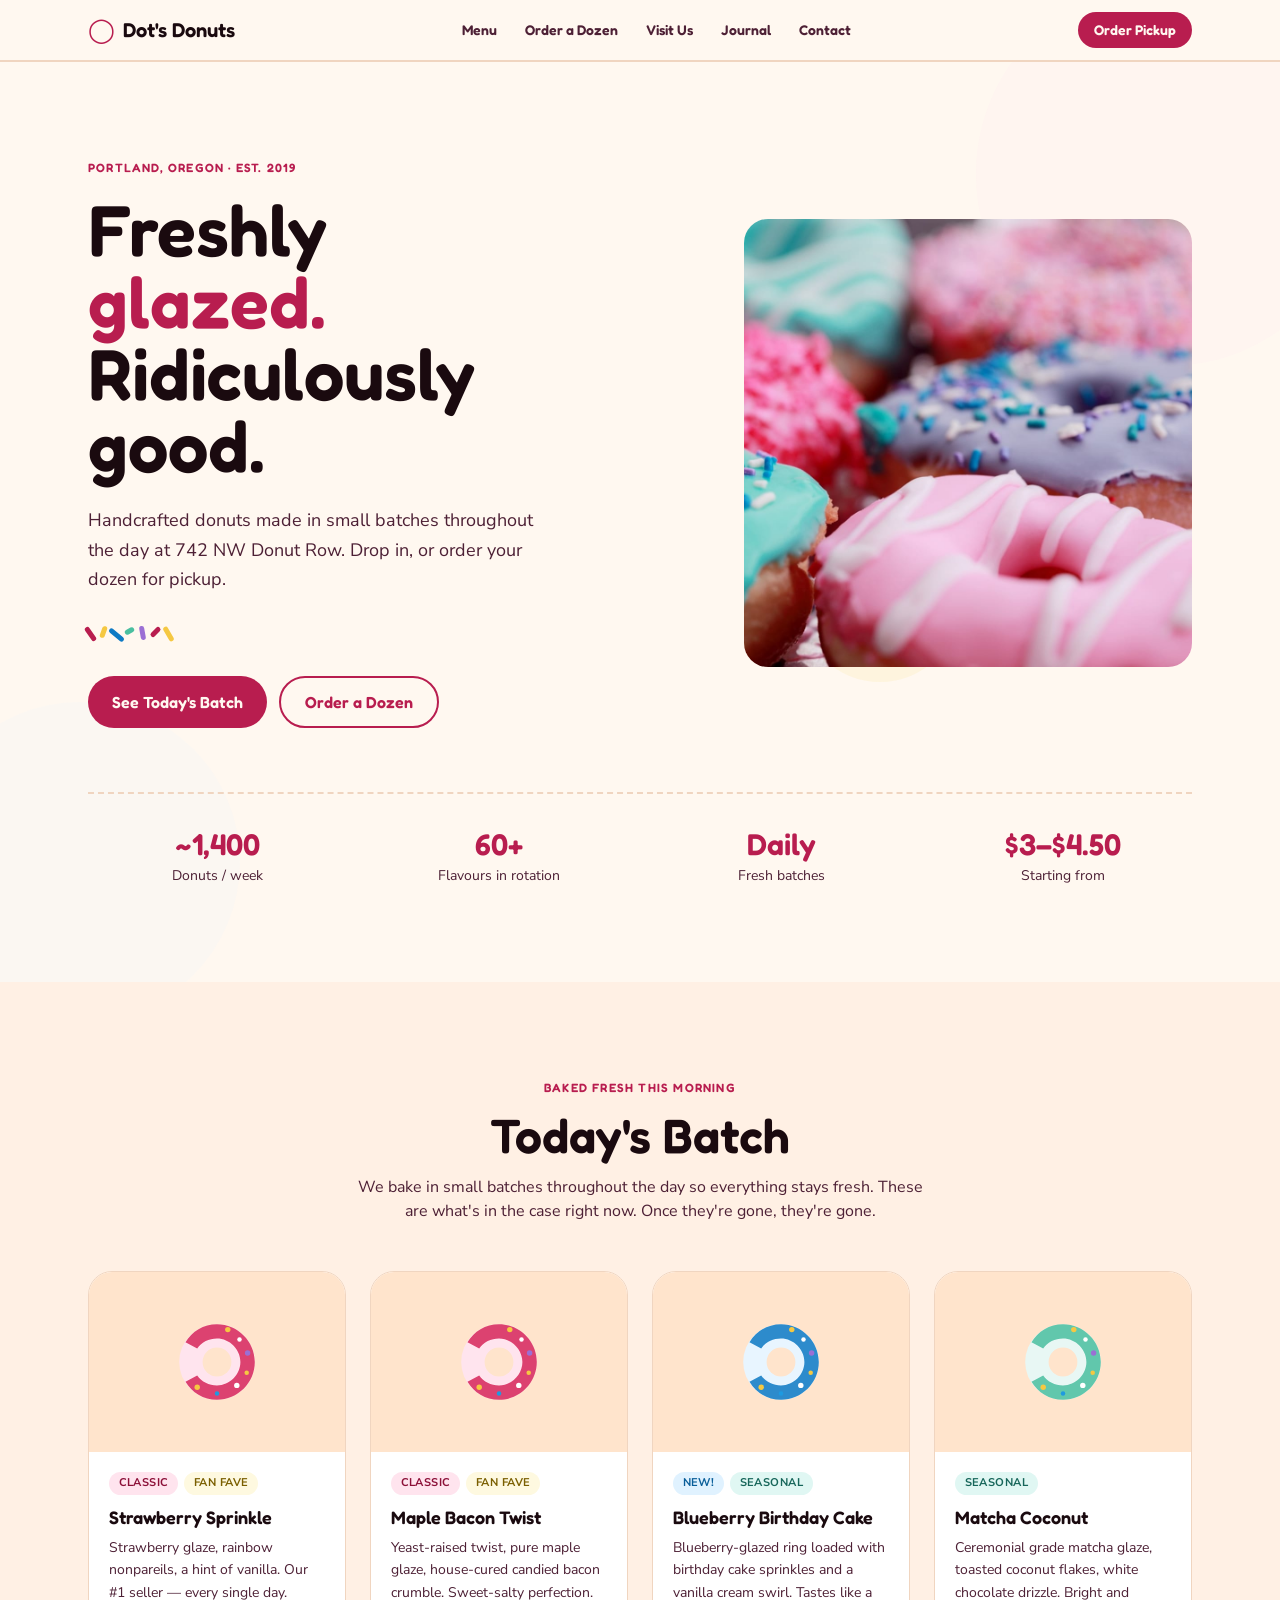
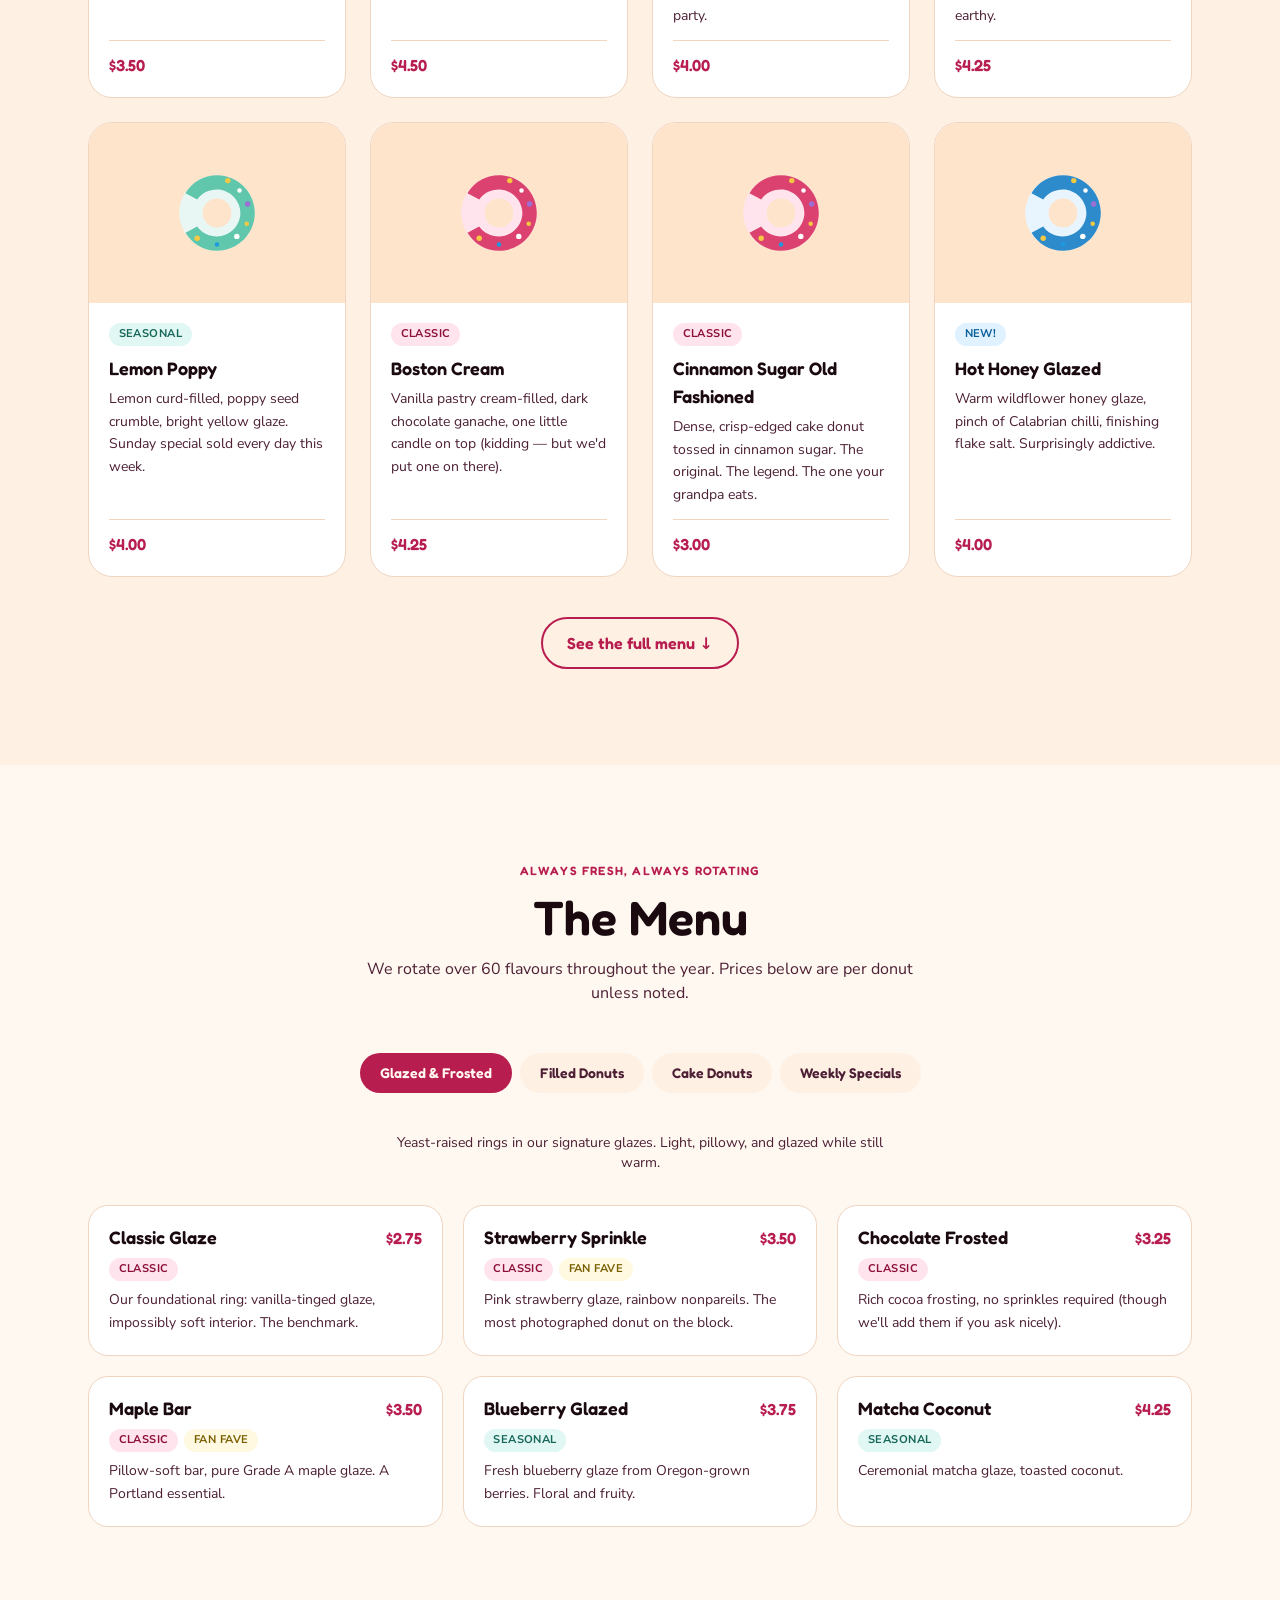
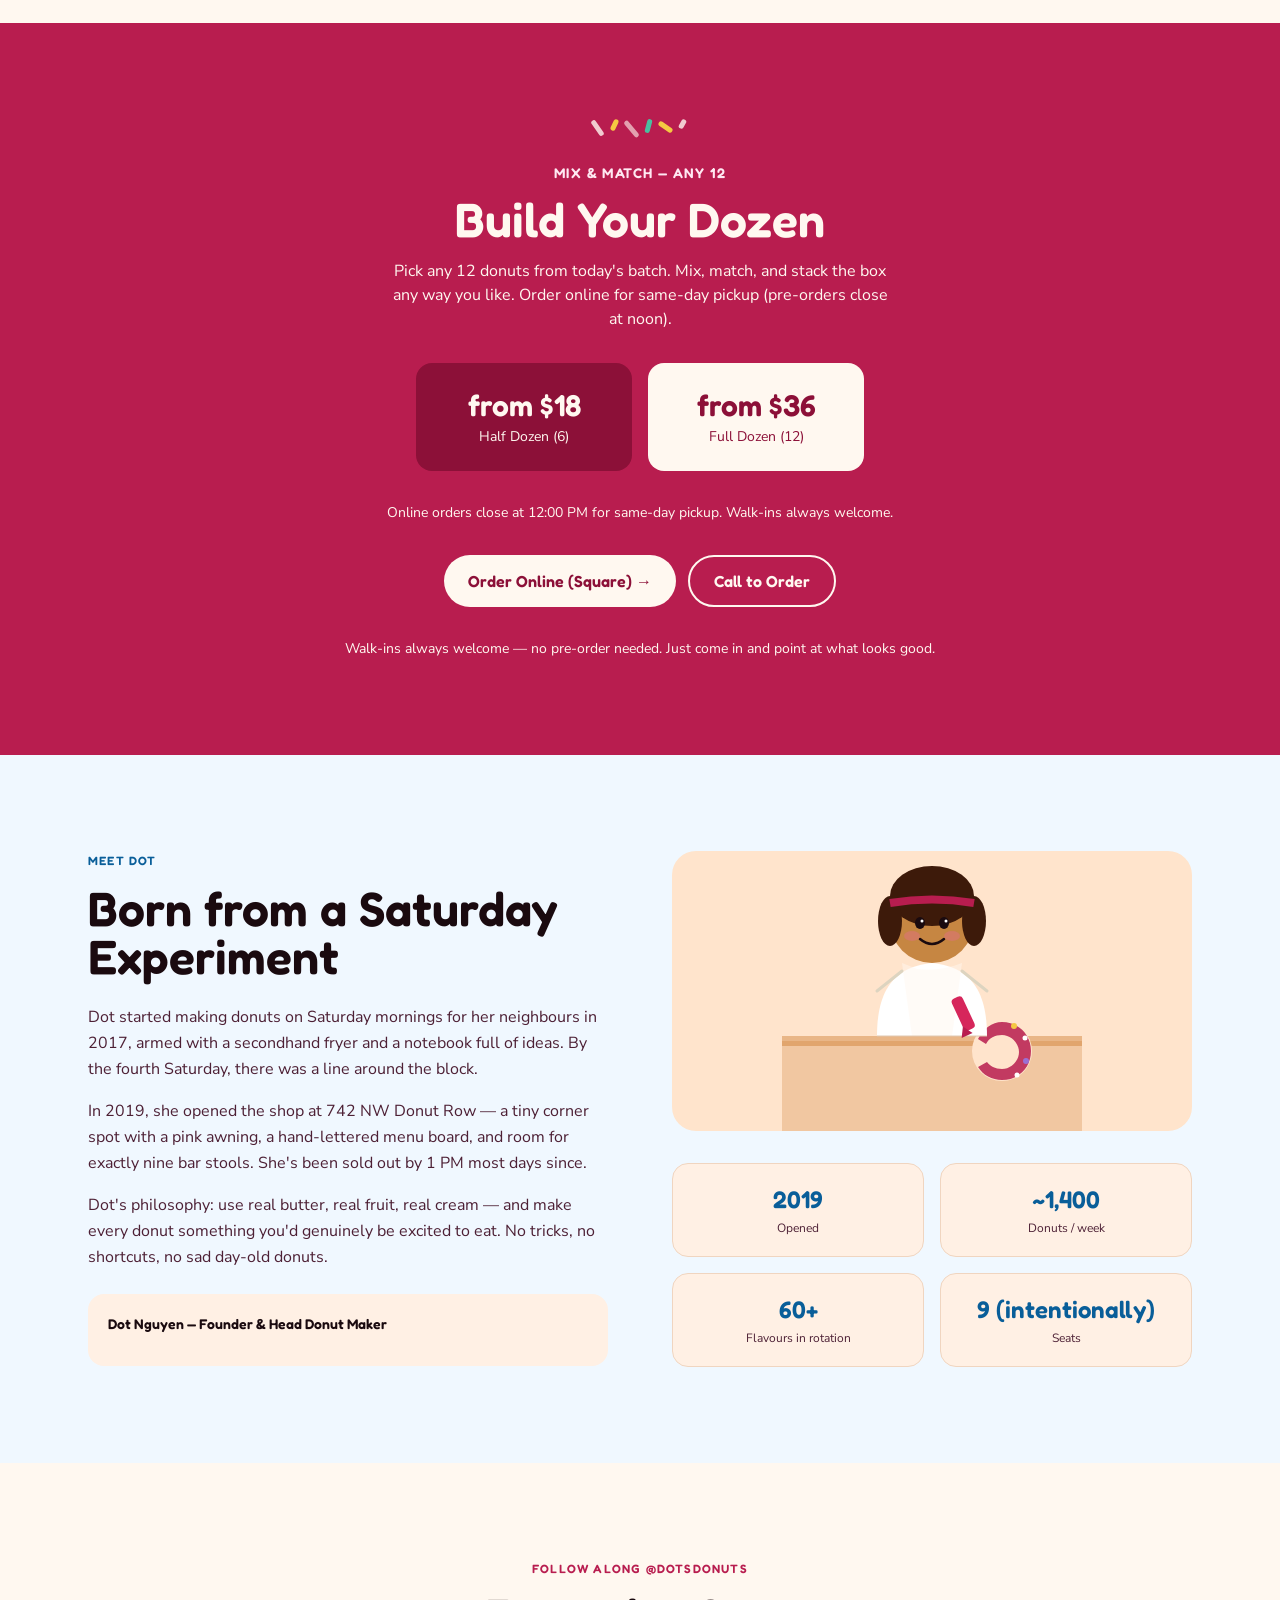
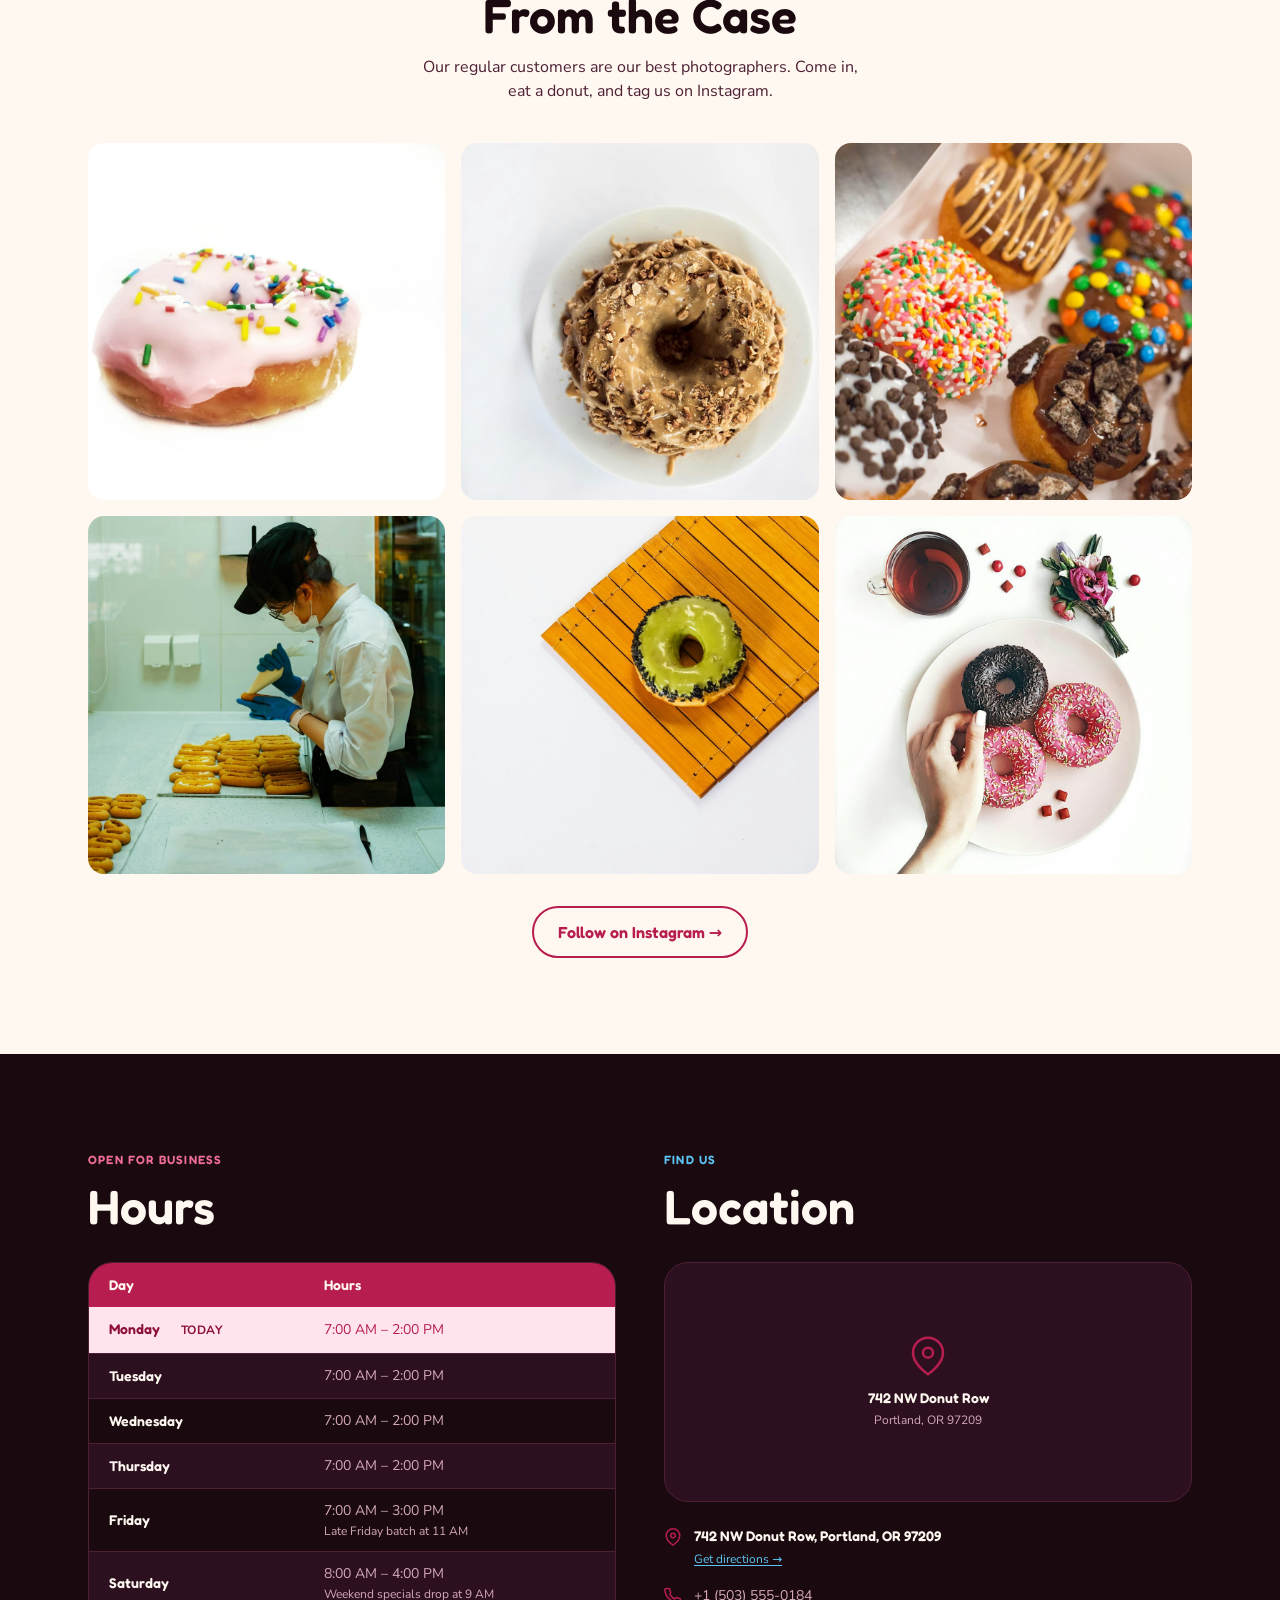
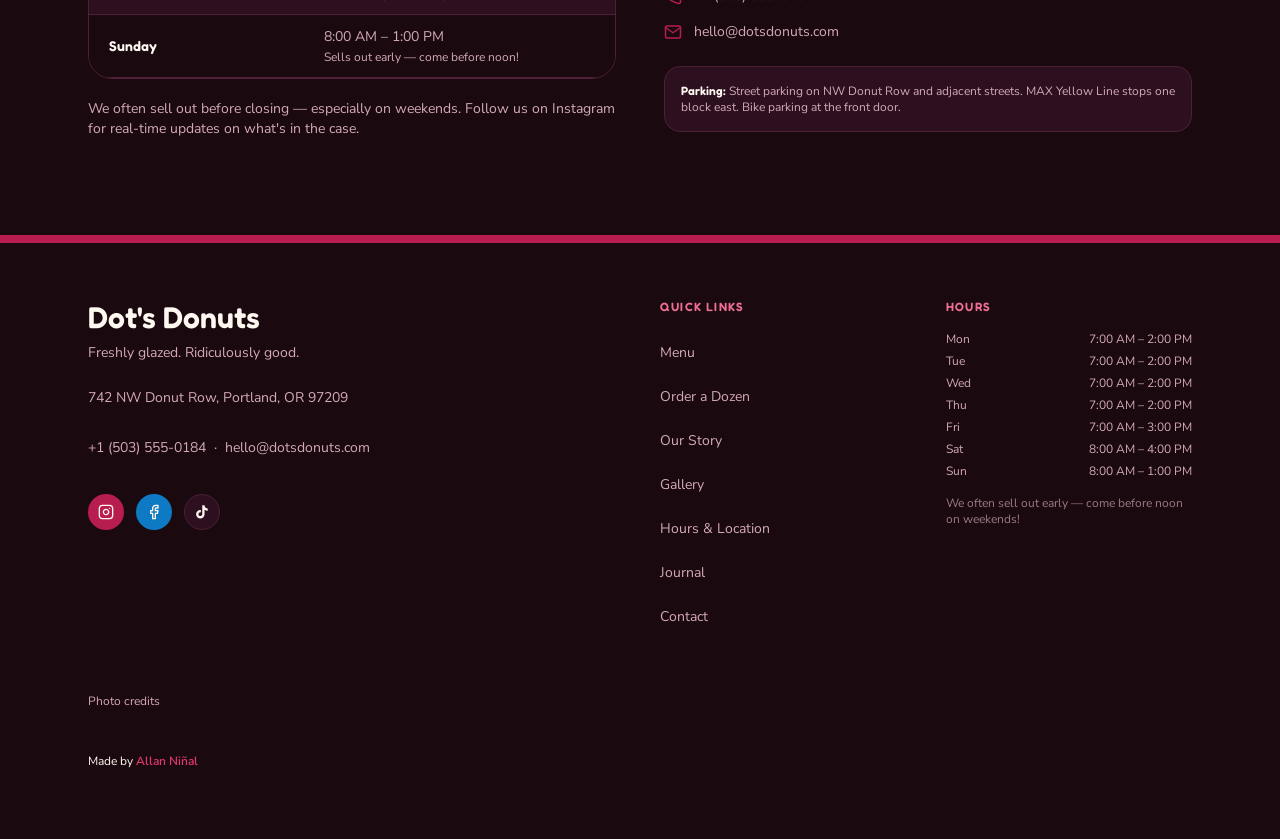
==== commit 316d5538: "1.0.1: Replaced the storefront photo, whose sign named another bakery, with a plate of donuts and te" ====
--- a/index.html
+++ b/index.html
@@ -36,7 +36,7 @@
 From the Case
 </h2> <p class="text-base max-w-md mx-auto" style="color: var(--color-text-muted);">
 Our regular customers are our best photographers. Come in, eat a donut, and tag us on Instagram.
-</p> </div> <ul class="grid grid-cols-2 md:grid-cols-3 gap-4" role="list"> <li class="rounded-2xl overflow-hidden" style="background-color: #FFE4EE; aspect-ratio: 1;"> <img src="./images/gallery/strawberry.jpg" alt="A tray of strawberry-glazed donuts topped with rainbow sprinkles on a white marble counter" width="1000" height="1000" loading="lazy" decoding="async" style="width:100%; height:100%; object-fit:cover; display:block;"> <div class="sr-only">Strawberry Sprinkle batch</div> </li><li class="rounded-2xl overflow-hidden" style="background-color: #E8F5FF; aspect-ratio: 1;"> <img src="./images/gallery/maple-bacon.jpg" alt="A maple bacon twist donut on kraft paper with candied bacon crumble scattered around it" width="1000" height="1000" loading="lazy" decoding="async" style="width:100%; height:100%; object-fit:cover; display:block;"> <div class="sr-only">Maple Bacon Twist</div> </li><li class="rounded-2xl overflow-hidden" style="background-color: #E8F7F4; aspect-ratio: 1;"> <img src="./images/gallery/dozen.jpg" alt="An open dozen box filled with a colourful mix of glazed, filled, and cake donuts" width="1000" height="1000" loading="lazy" decoding="async" style="width:100%; height:100%; object-fit:cover; display:block;"> <div class="sr-only">Mixed Dozen</div> </li><li class="rounded-2xl overflow-hidden" style="background-color: #FEF9E0; aspect-ratio: 1;"> <img src="./images/gallery/filling.jpg" alt="Dot Nguyen piping lemon curd into fresh donuts behind the counter, smiling" width="1000" height="1000" loading="lazy" decoding="async" style="width:100%; height:100%; object-fit:cover; display:block;"> <div class="sr-only">Filling station</div> </li><li class="rounded-2xl overflow-hidden" style="background-color: #F0EAF9; aspect-ratio: 1;"> <img src="./images/gallery/matcha.jpg" alt="Close-up of a matcha coconut donut with toasted coconut flakes on a green-glazed ring" width="1000" height="1000" loading="lazy" decoding="async" style="width:100%; height:100%; object-fit:cover; display:block;"> <div class="sr-only">Matcha Coconut</div> </li><li class="rounded-2xl overflow-hidden" style="background-color: #FFE4EE; aspect-ratio: 1;"> <img src="./images/gallery/exterior.jpg" alt="The exterior of Dot's Donuts with its pink awning and hand-lettered sign at morning light" width="1000" height="1000" loading="lazy" decoding="async" style="width:100%; height:100%; object-fit:cover; display:block;"> <div class="sr-only">742 NW Donut Row</div> </li> </ul> <div class="text-center mt-8"> <a href="https://instagram.com/dotsdonuts" target="_blank" rel="noopener noreferrer" class="btn-ghost">
+</p> </div> <ul class="grid grid-cols-2 md:grid-cols-3 gap-4" role="list"> <li class="rounded-2xl overflow-hidden" style="background-color: #FFE4EE; aspect-ratio: 1;"> <img src="./images/gallery/strawberry.jpg" alt="A tray of strawberry-glazed donuts topped with rainbow sprinkles on a white marble counter" width="1000" height="1000" loading="lazy" decoding="async" style="width:100%; height:100%; object-fit:cover; display:block;"> <div class="sr-only">Strawberry Sprinkle batch</div> </li><li class="rounded-2xl overflow-hidden" style="background-color: #E8F5FF; aspect-ratio: 1;"> <img src="./images/gallery/maple-bacon.jpg" alt="A maple bacon twist donut on kraft paper with candied bacon crumble scattered around it" width="1000" height="1000" loading="lazy" decoding="async" style="width:100%; height:100%; object-fit:cover; display:block;"> <div class="sr-only">Maple Bacon Twist</div> </li><li class="rounded-2xl overflow-hidden" style="background-color: #E8F7F4; aspect-ratio: 1;"> <img src="./images/gallery/dozen.jpg" alt="An open dozen box filled with a colourful mix of glazed, filled, and cake donuts" width="1000" height="1000" loading="lazy" decoding="async" style="width:100%; height:100%; object-fit:cover; display:block;"> <div class="sr-only">Mixed Dozen</div> </li><li class="rounded-2xl overflow-hidden" style="background-color: #FEF9E0; aspect-ratio: 1;"> <img src="./images/gallery/filling.jpg" alt="A baker in a mask and gloves piping filling into fresh donuts behind the counter" width="1000" height="1000" loading="lazy" decoding="async" style="width:100%; height:100%; object-fit:cover; display:block;"> <div class="sr-only">Filling station</div> </li><li class="rounded-2xl overflow-hidden" style="background-color: #F0EAF9; aspect-ratio: 1;"> <img src="./images/gallery/matcha.jpg" alt="Close-up of a matcha coconut donut with toasted coconut flakes on a green-glazed ring" width="1000" height="1000" loading="lazy" decoding="async" style="width:100%; height:100%; object-fit:cover; display:block;"> <div class="sr-only">Matcha Coconut</div> </li><li class="rounded-2xl overflow-hidden" style="background-color: #FFE4EE; aspect-ratio: 1;"> <img src="./images/gallery/exterior.jpg" alt="A plate of chocolate-glazed and pink sprinkle donuts with a cup of tea, a hand reaching in" width="1000" height="1000" loading="lazy" decoding="async" style="width:100%; height:100%; object-fit:cover; display:block;"> <div class="sr-only">Tea and donuts</div> </li> </ul> <div class="text-center mt-8"> <a href="https://instagram.com/dotsdonuts" target="_blank" rel="noopener noreferrer" class="btn-ghost">
 Follow on Instagram &rarr;
 </a> </div> </div> </section> <section id="hours" class="section-py" aria-labelledby="hours-heading" style="background-color: var(--color-dark-bg);"> <div class="container-x"> <div class="grid grid-cols-1 lg:grid-cols-2 gap-12"> <!-- Hours --> <div> <p class="label-eyebrow mb-3" style="color: #F06E95;">Open for business</p> <h2 id="hours-heading" class="text-4xl md:text-5xl font-semibold mb-8" style="font-family: 'Fredoka', sans-serif; color: var(--color-dark-text);">
 Hours
@@ -87,4 +87,4 @@
          the photographer and a link). Delete this whole <details> block once you
          have replaced the photos with your own. --> <details class="mt-10 text-xs" style="color: var(--color-dark-muted);" data-photo-credits data-astro-cid-gcn2mc3v> <summary style="cursor: pointer; min-height: 44px; display: flex; align-items: center;" data-astro-cid-gcn2mc3v>Photo credits</summary> <p class="mt-2" data-astro-cid-gcn2mc3v>
 Demo photographs from <a href="https://unsplash.com/?utm_source=allanninal_dev&utm_medium=referral" style="color: var(--color-dark-text); text-decoration: underline;" data-astro-cid-gcn2mc3v>Unsplash</a>. Replace them, and these credits, with your own before launch.
-</p> <ul class="mt-2 space-y-1" data-astro-cid-gcn2mc3v> <li data-astro-cid-gcn2mc3v>Donut shop hero: Photo by <a href="https://unsplash.com/@sharonmccutcheon?utm_source=allanninal_dev&utm_medium=referral" style="color: var(--color-dark-text); text-decoration: underline;" data-astro-cid-gcn2mc3v>Alexander Grey</a> on <a href="https://unsplash.com/photos/s4RaGIo2eYI?utm_source=allanninal_dev&utm_medium=referral" style="color: var(--color-dark-text); text-decoration: underline;" data-astro-cid-gcn2mc3v>Unsplash</a></li><li data-astro-cid-gcn2mc3v>Strawberry Sprinkle batch: Photo by <a href="https://unsplash.com/@joshua_hoehne?utm_source=allanninal_dev&utm_medium=referral" style="color: var(--color-dark-text); text-decoration: underline;" data-astro-cid-gcn2mc3v>Joshua Hoehne</a> on <a href="https://unsplash.com/photos/mX1gzyP8N1k?utm_source=allanninal_dev&utm_medium=referral" style="color: var(--color-dark-text); text-decoration: underline;" data-astro-cid-gcn2mc3v>Unsplash</a></li><li data-astro-cid-gcn2mc3v>Maple Bacon Twist: Photo by <a href="https://unsplash.com/@jenandjoon?utm_source=allanninal_dev&utm_medium=referral" style="color: var(--color-dark-text); text-decoration: underline;" data-astro-cid-gcn2mc3v>Jennifer Burk</a> on <a href="https://unsplash.com/photos/qZDHDkn2koE?utm_source=allanninal_dev&utm_medium=referral" style="color: var(--color-dark-text); text-decoration: underline;" data-astro-cid-gcn2mc3v>Unsplash</a></li><li data-astro-cid-gcn2mc3v>Mixed Dozen: Photo by <a href="https://unsplash.com/@courtneymcook?utm_source=allanninal_dev&utm_medium=referral" style="color: var(--color-dark-text); text-decoration: underline;" data-astro-cid-gcn2mc3v>Courtney Cook</a> on <a href="https://unsplash.com/photos/CIKN2MfSp1Q?utm_source=allanninal_dev&utm_medium=referral" style="color: var(--color-dark-text); text-decoration: underline;" data-astro-cid-gcn2mc3v>Unsplash</a></li><li data-astro-cid-gcn2mc3v>Filling station: Photo by <a href="https://unsplash.com/@tommaomaoer?utm_source=allanninal_dev&utm_medium=referral" style="color: var(--color-dark-text); text-decoration: underline;" data-astro-cid-gcn2mc3v>tommao wang</a> on <a href="https://unsplash.com/photos/a6XeK8KVXto?utm_source=allanninal_dev&utm_medium=referral" style="color: var(--color-dark-text); text-decoration: underline;" data-astro-cid-gcn2mc3v>Unsplash</a></li><li data-astro-cid-gcn2mc3v>Matcha Coconut: Photo by <a href="https://unsplash.com/@yukprince?utm_source=allanninal_dev&utm_medium=referral" style="color: var(--color-dark-text); text-decoration: underline;" data-astro-cid-gcn2mc3v>yuk</a> on <a href="https://unsplash.com/photos/YkISwXx57X0?utm_source=allanninal_dev&utm_medium=referral" style="color: var(--color-dark-text); text-decoration: underline;" data-astro-cid-gcn2mc3v>Unsplash</a></li><li data-astro-cid-gcn2mc3v>742 NW Donut Row: Photo by <a href="https://unsplash.com/@htlin?utm_source=allanninal_dev&utm_medium=referral" style="color: var(--color-dark-text); text-decoration: underline;" data-astro-cid-gcn2mc3v>Harrison Lin</a> on <a href="https://unsplash.com/photos/YsSO56ZMkPk?utm_source=allanninal_dev&utm_medium=referral" style="color: var(--color-dark-text); text-decoration: underline;" data-astro-cid-gcn2mc3v>Unsplash</a></li> </ul> </details>  <p class="maker-credit" data-maker-credit="1" data-astro-cid-gcn2mc3v>Made by <a style="display: inline-flex; align-items: center; min-height: 44px;" href="https://www.linkedin.com/in/allanninal/" data-maker-credit="1" target="_blank" rel="noopener noreferrer" data-astro-cid-gcn2mc3v>Allan Ni&ntilde;al</a></p> </div> </footer>   </body></html>+</p> <ul class="mt-2 space-y-1" data-astro-cid-gcn2mc3v> <li data-astro-cid-gcn2mc3v>Donut shop hero: Photo by <a href="https://unsplash.com/@sharonmccutcheon?utm_source=allanninal_dev&utm_medium=referral" style="color: var(--color-dark-text); text-decoration: underline;" data-astro-cid-gcn2mc3v>Alexander Grey</a> on <a href="https://unsplash.com/photos/s4RaGIo2eYI?utm_source=allanninal_dev&utm_medium=referral" style="color: var(--color-dark-text); text-decoration: underline;" data-astro-cid-gcn2mc3v>Unsplash</a></li><li data-astro-cid-gcn2mc3v>Strawberry Sprinkle batch: Photo by <a href="https://unsplash.com/@joshua_hoehne?utm_source=allanninal_dev&utm_medium=referral" style="color: var(--color-dark-text); text-decoration: underline;" data-astro-cid-gcn2mc3v>Joshua Hoehne</a> on <a href="https://unsplash.com/photos/mX1gzyP8N1k?utm_source=allanninal_dev&utm_medium=referral" style="color: var(--color-dark-text); text-decoration: underline;" data-astro-cid-gcn2mc3v>Unsplash</a></li><li data-astro-cid-gcn2mc3v>Maple Bacon Twist: Photo by <a href="https://unsplash.com/@jenandjoon?utm_source=allanninal_dev&utm_medium=referral" style="color: var(--color-dark-text); text-decoration: underline;" data-astro-cid-gcn2mc3v>Jennifer Burk</a> on <a href="https://unsplash.com/photos/qZDHDkn2koE?utm_source=allanninal_dev&utm_medium=referral" style="color: var(--color-dark-text); text-decoration: underline;" data-astro-cid-gcn2mc3v>Unsplash</a></li><li data-astro-cid-gcn2mc3v>Mixed Dozen: Photo by <a href="https://unsplash.com/@courtneymcook?utm_source=allanninal_dev&utm_medium=referral" style="color: var(--color-dark-text); text-decoration: underline;" data-astro-cid-gcn2mc3v>Courtney Cook</a> on <a href="https://unsplash.com/photos/CIKN2MfSp1Q?utm_source=allanninal_dev&utm_medium=referral" style="color: var(--color-dark-text); text-decoration: underline;" data-astro-cid-gcn2mc3v>Unsplash</a></li><li data-astro-cid-gcn2mc3v>Filling station: Photo by <a href="https://unsplash.com/@tommaomaoer?utm_source=allanninal_dev&utm_medium=referral" style="color: var(--color-dark-text); text-decoration: underline;" data-astro-cid-gcn2mc3v>tommao wang</a> on <a href="https://unsplash.com/photos/a6XeK8KVXto?utm_source=allanninal_dev&utm_medium=referral" style="color: var(--color-dark-text); text-decoration: underline;" data-astro-cid-gcn2mc3v>Unsplash</a></li><li data-astro-cid-gcn2mc3v>Matcha Coconut: Photo by <a href="https://unsplash.com/@yukprince?utm_source=allanninal_dev&utm_medium=referral" style="color: var(--color-dark-text); text-decoration: underline;" data-astro-cid-gcn2mc3v>yuk</a> on <a href="https://unsplash.com/photos/YkISwXx57X0?utm_source=allanninal_dev&utm_medium=referral" style="color: var(--color-dark-text); text-decoration: underline;" data-astro-cid-gcn2mc3v>Unsplash</a></li><li data-astro-cid-gcn2mc3v>Donuts and a cup of tea: Photo by <a href="https://unsplash.com/@svetlanadesi?utm_source=allanninal_dev&utm_medium=referral" style="color: var(--color-dark-text); text-decoration: underline;" data-astro-cid-gcn2mc3v>Svetlana Sidorenko</a> on <a href="https://unsplash.com/photos/person-holding-black-donuts-sd4E0SLVgmw?utm_source=allanninal_dev&utm_medium=referral" style="color: var(--color-dark-text); text-decoration: underline;" data-astro-cid-gcn2mc3v>Unsplash</a></li> </ul> </details>  <p class="maker-credit" data-maker-credit="1" data-astro-cid-gcn2mc3v>Made by <a style="display: inline-flex; align-items: center; min-height: 44px;" href="https://www.linkedin.com/in/allanninal/" data-maker-credit="1" target="_blank" rel="noopener noreferrer" data-astro-cid-gcn2mc3v>Allan Ni&ntilde;al</a></p> </div> </footer>   </body></html>
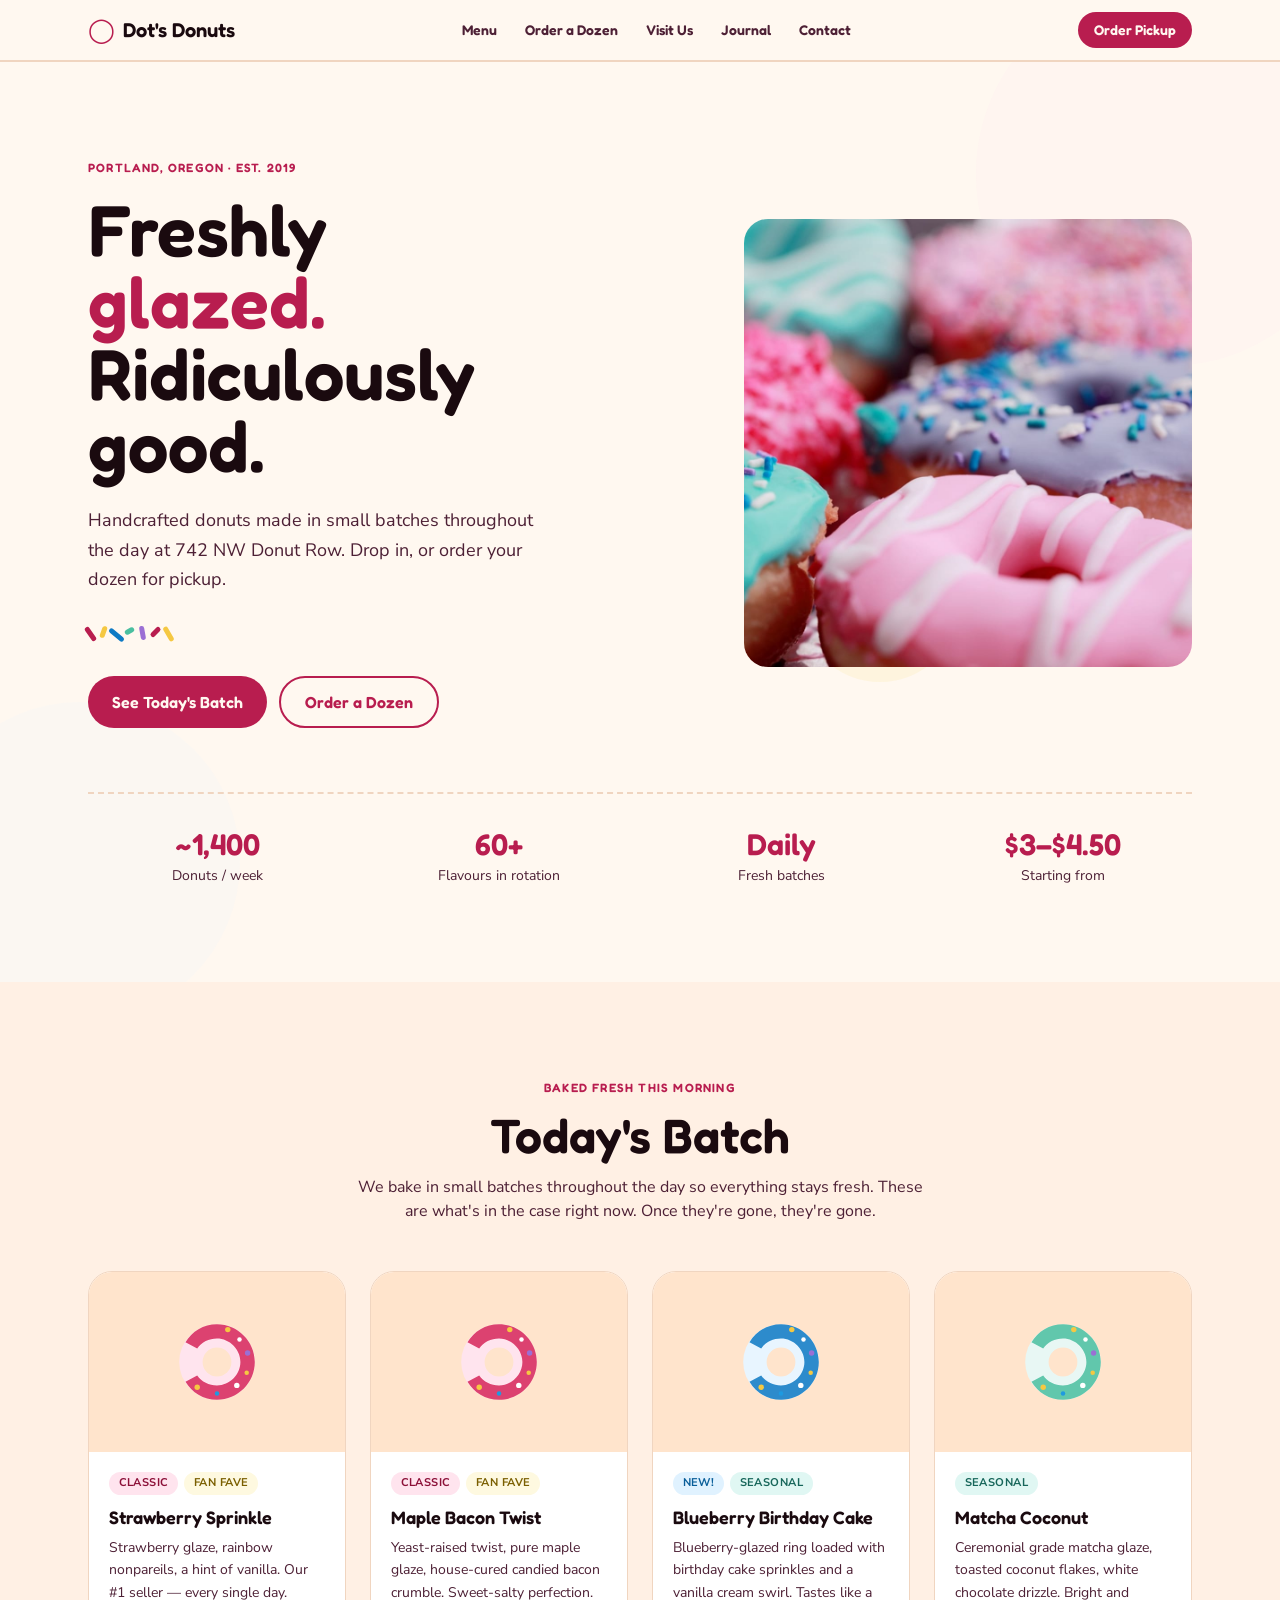
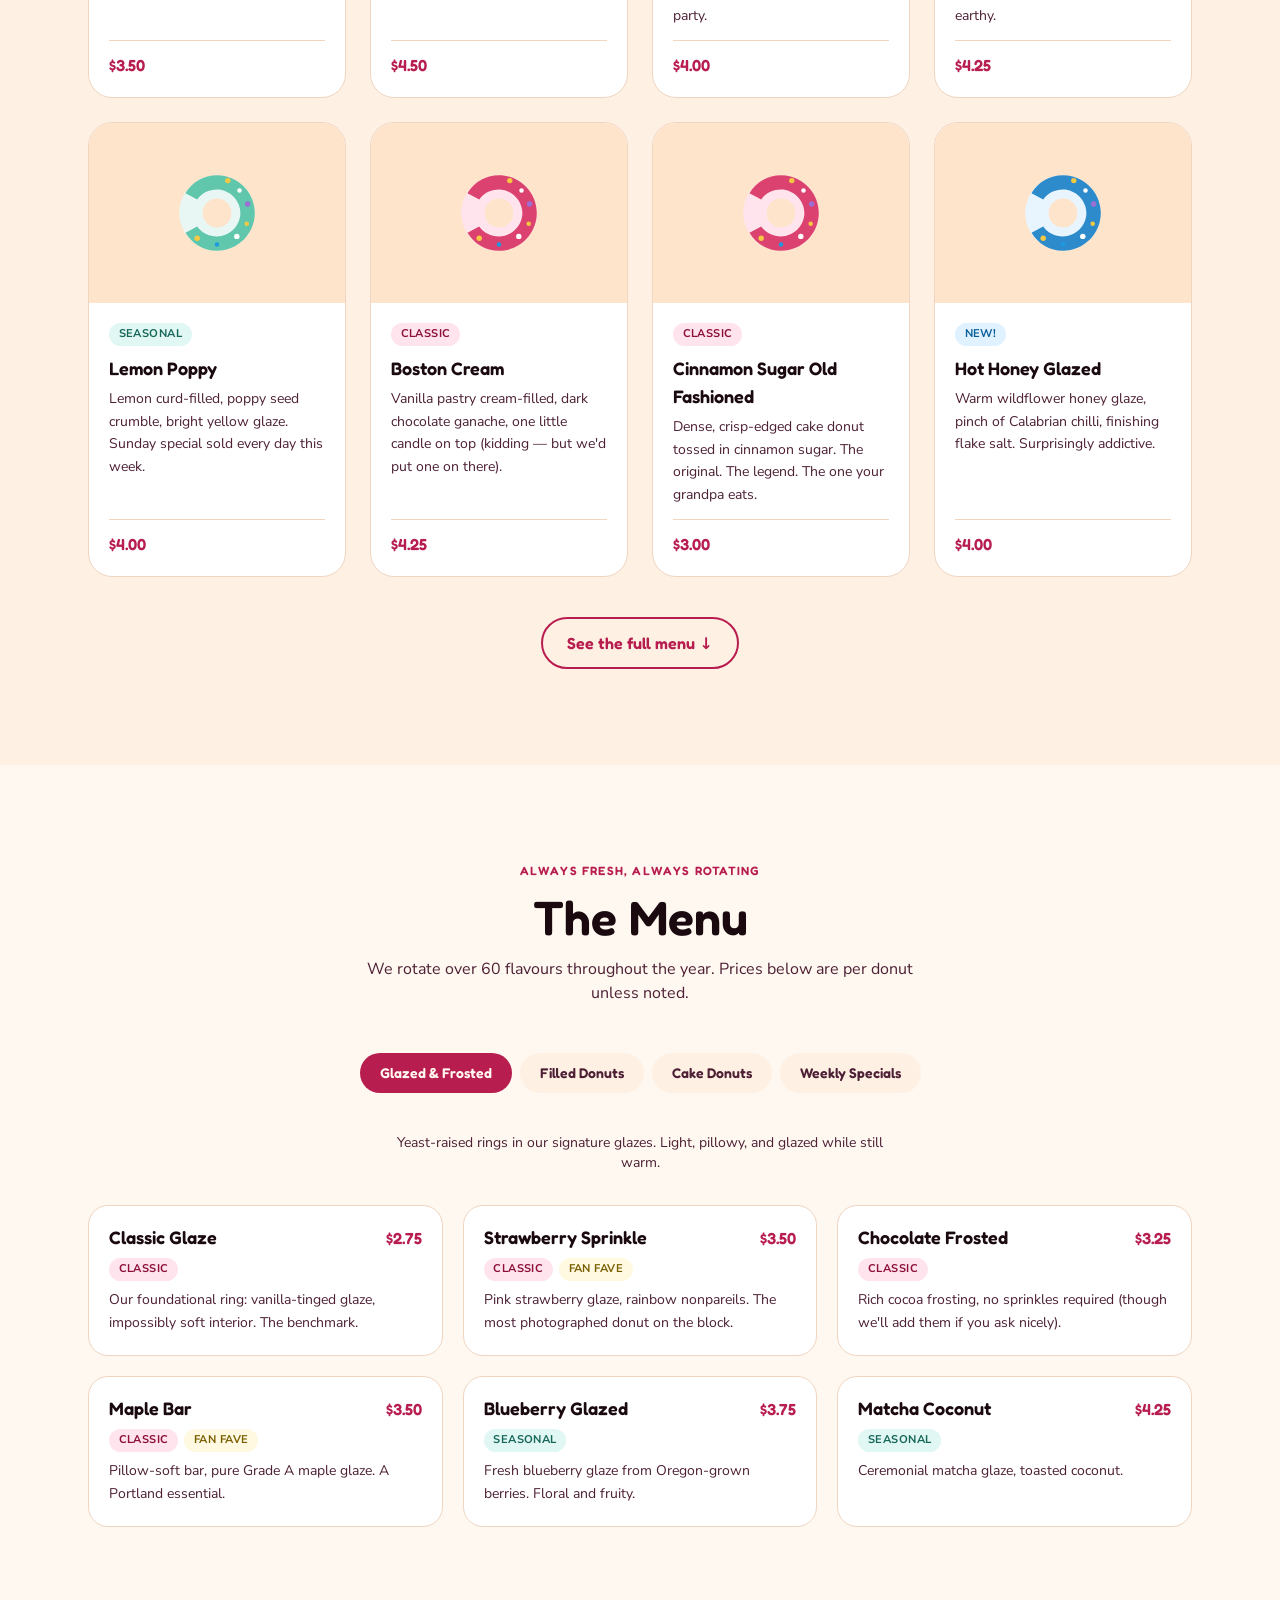
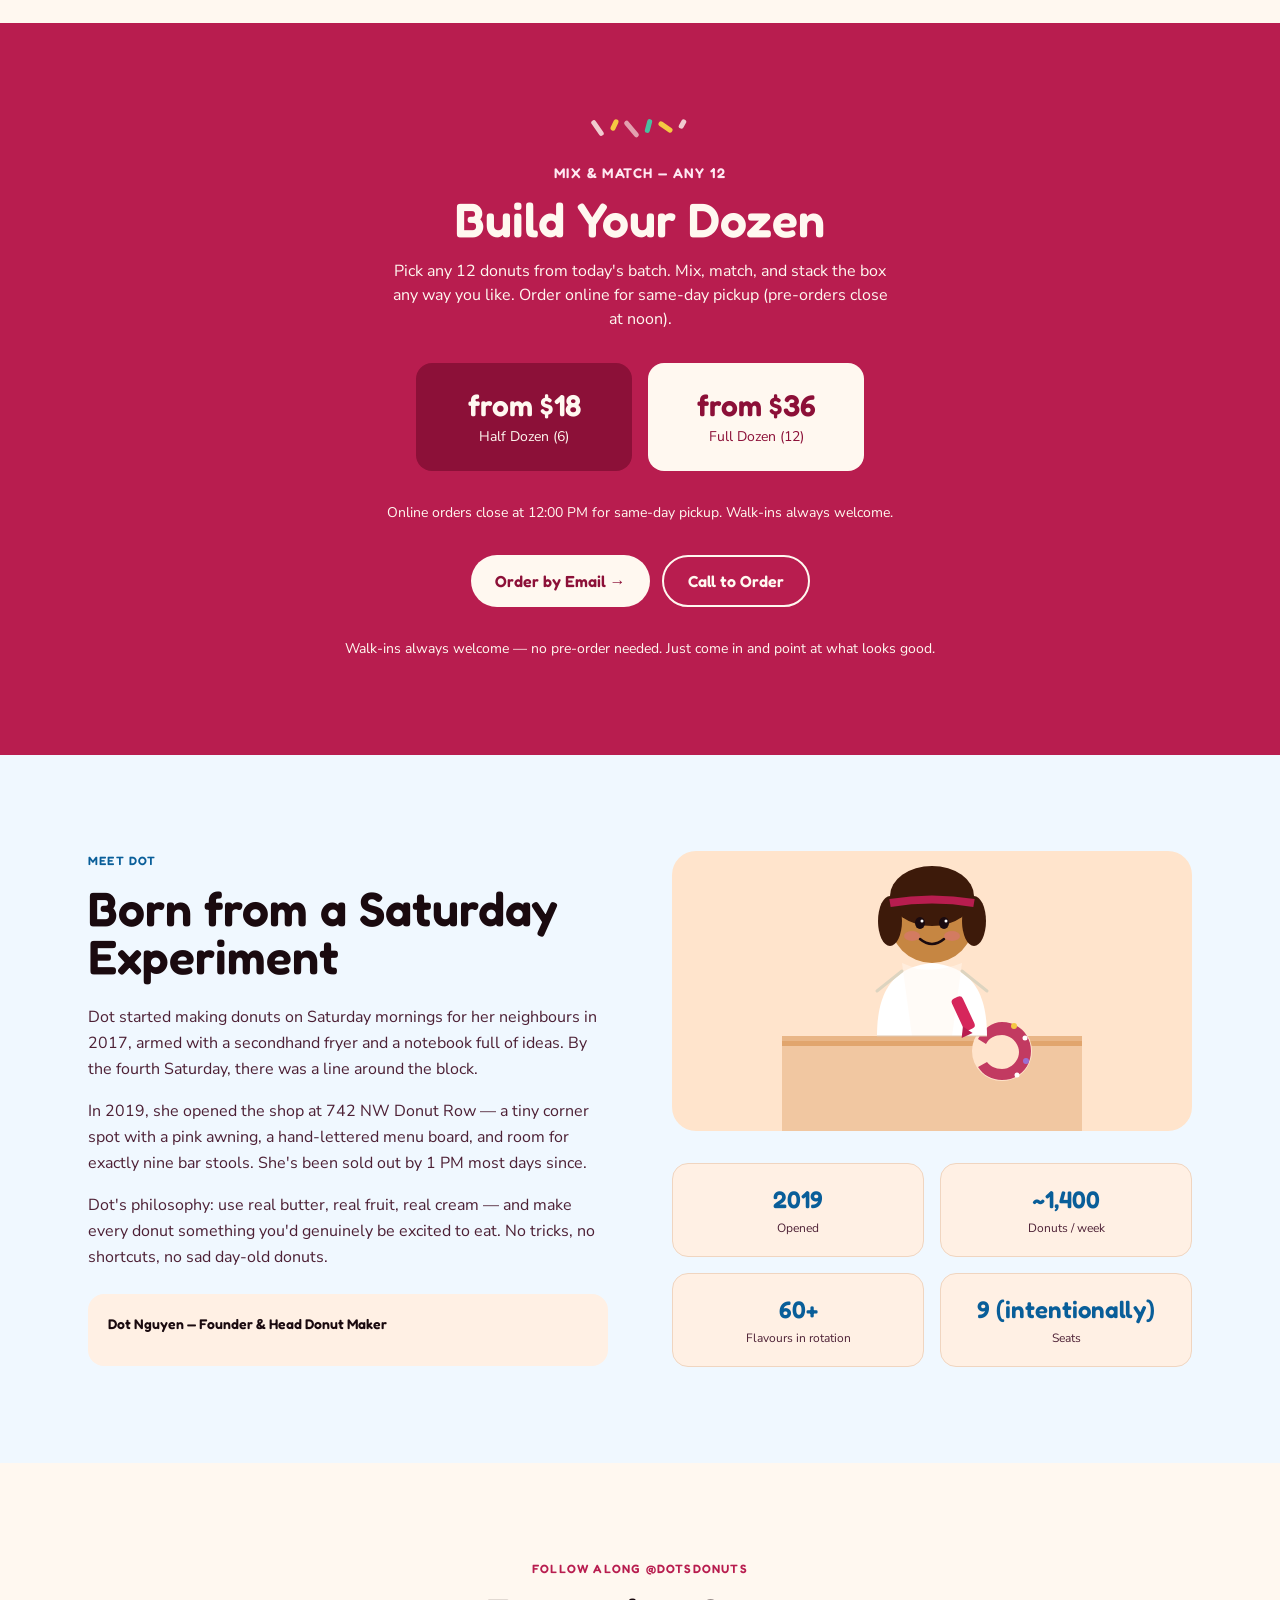
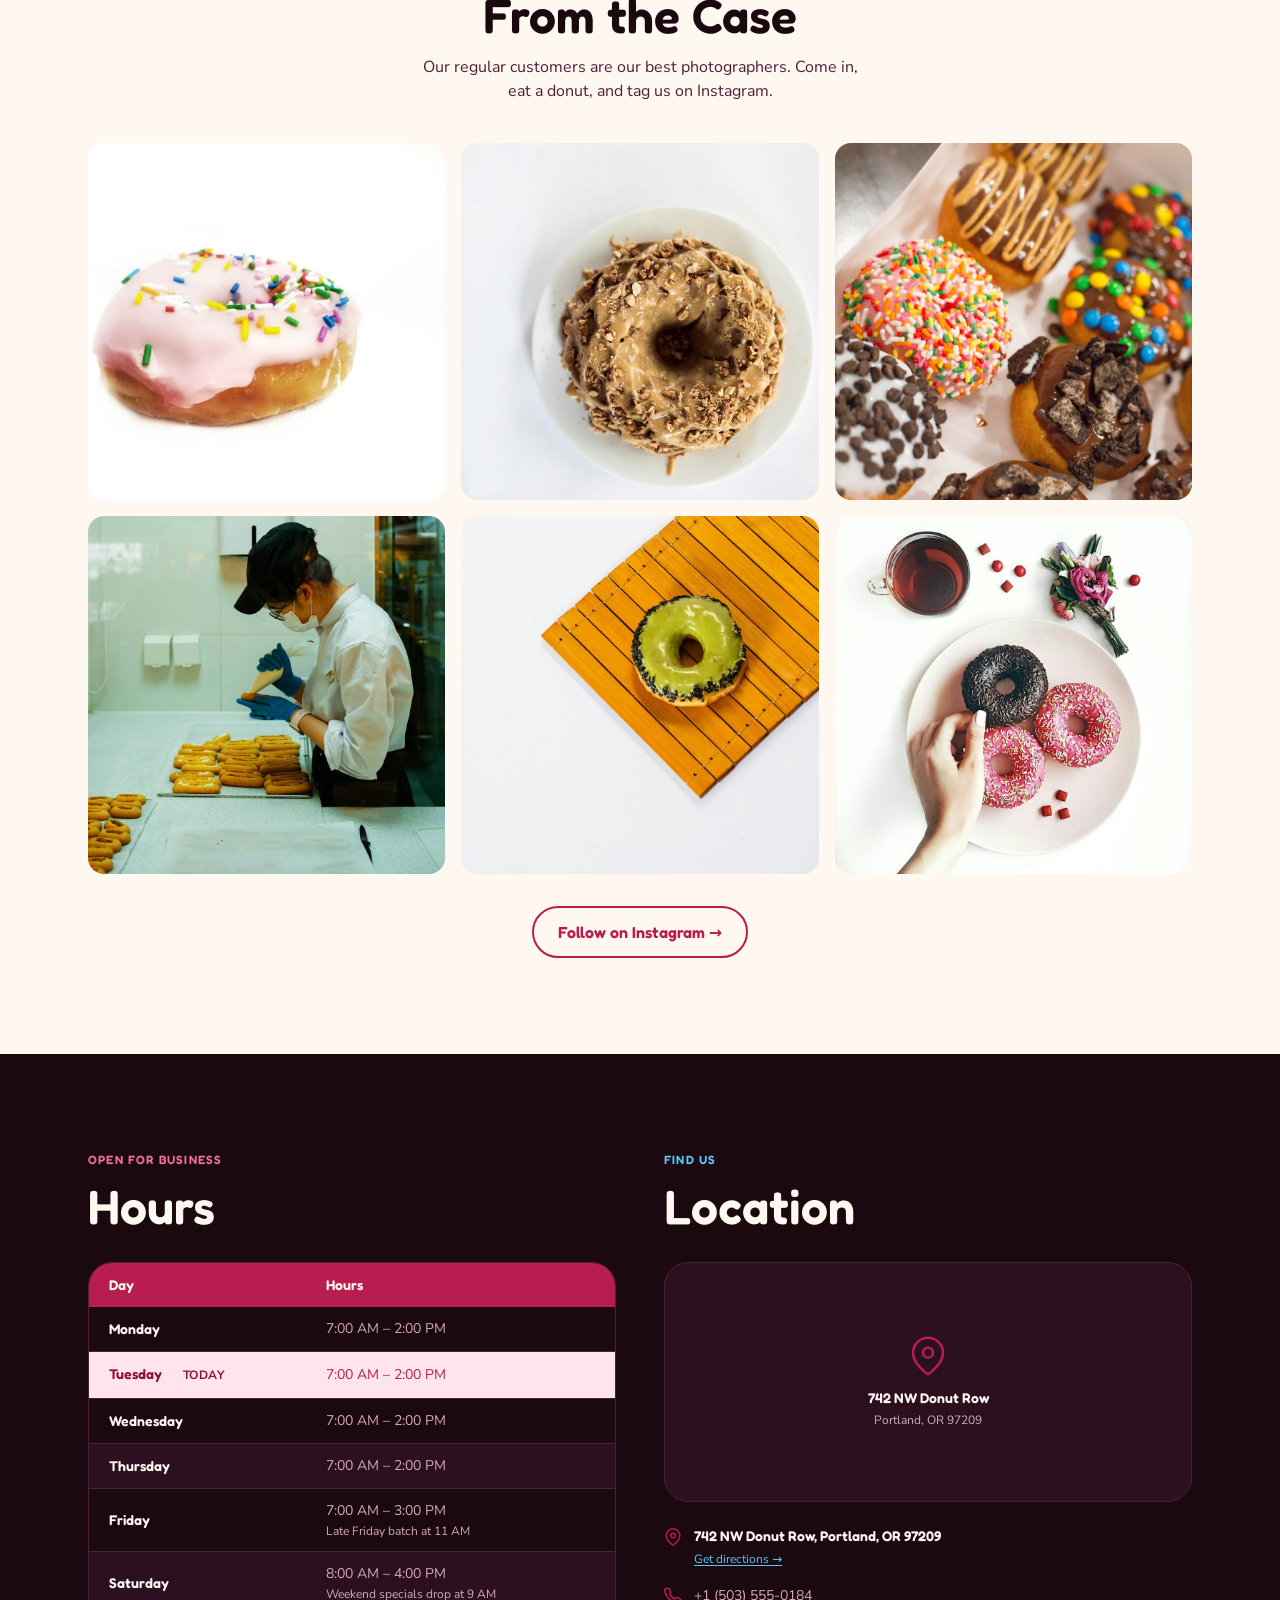
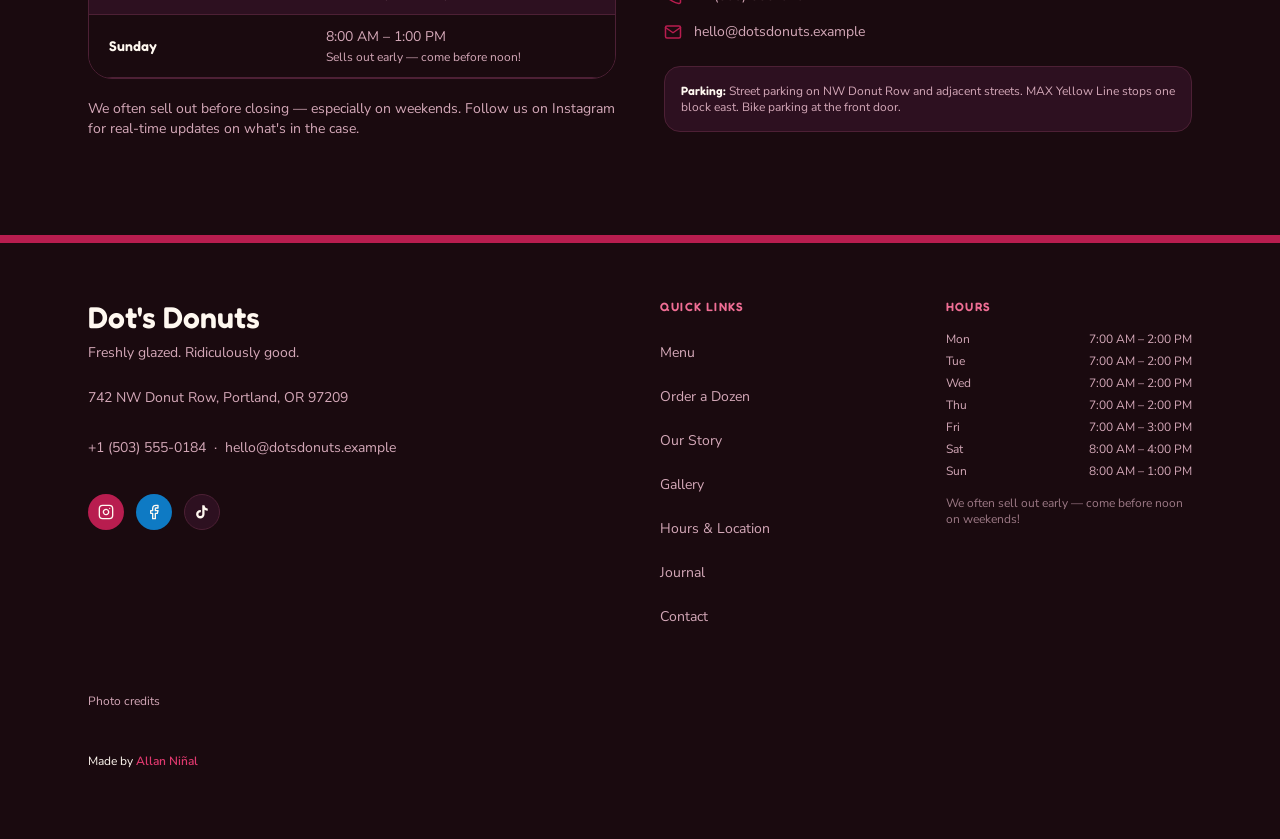
==== commit bd356815: "1.0.2: Demo email addresses now end in .example, so none can reach a real business. The dozen box bu" ====
--- a/index.html
+++ b/index.html
@@ -1,4 +1,4 @@
-<!DOCTYPE html><html lang="en" class="scroll-smooth"> <head><meta charset="utf-8"><meta name="viewport" content="width=device-width, initial-scale=1, viewport-fit=cover"><meta name="theme-color" content="#FFF8F0"><title>Dot&#39;s Donuts — Portland&#39;s Favourite Donut Shop</title><meta name="description" content="Handcrafted donuts made fresh in small batches all day long. Daily flavours, dozen-box orders, and rotating specials. Find us at 742 NW Donut Row, Portland, OR."><link rel="canonical" href="https://example.com/"><meta name="robots" content="index, follow"><meta name="author" content="Dot's Donuts"><!-- Open Graph --><meta property="og:title" content="Dot's Donuts — Portland's Favourite Donut Shop"><meta property="og:description" content="Handcrafted donuts made fresh in small batches all day long. Daily flavours, dozen-box orders, and rotating specials. Find us at 742 NW Donut Row, Portland, OR."><meta property="og:url" content="https://example.com/"><meta property="og:type" content="restaurant.cafe"><meta property="og:site_name" content="Dot's Donuts"><meta property="og:locale" content="en_US"><meta property="og:image" content="https://example.com/og-image.png"><meta property="og:image:type" content="image/png"><meta property="og:image:width" content="1200"><meta property="og:image:height" content="630"><meta property="og:image:alt" content="Dot's Donuts — Portland's Favourite Donut Shop"><!-- Twitter / X --><meta name="twitter:card" content="summary_large_image"><meta name="twitter:site" content="@example"><meta name="twitter:creator" content="@example"><meta name="twitter:title" content="Dot's Donuts — Portland's Favourite Donut Shop"><meta name="twitter:description" content="Handcrafted donuts made fresh in small batches all day long. Daily flavours, dozen-box orders, and rotating specials. Find us at 742 NW Donut Row, Portland, OR."><meta name="twitter:image" content="https://example.com/og-image.png"><link rel="icon" href="./favicon.svg" type="image/svg+xml"><link rel="apple-touch-icon" href="./favicon.svg"><script type="application/ld+json">{"@context":"https://schema.org","@type":"Bakery","name":"Dot's Donuts","description":"Dot's Donuts is a playful neighbourhood donut shop in Portland, Oregon. We hand-craft every ring, twist, and filled donut in small batches throughout the day — so they're always fresh. Stop in for today's batch, build your own dozen, or order online for pickup.","url":"https://example.com/","telephone":"+1 (503) 555-0184","email":"hello@dotsdonuts.com","address":{"@type":"PostalAddress","streetAddress":"742 NW Donut Row","addressLocality":"Portland","addressRegion":"OR","postalCode":"97209","addressCountry":"US"},"servesCuisine":["Donuts","Bakery","American"],"priceRange":"$$","hasMap":"https://maps.google.com/?q=742+NW+Donut+Row+Portland+OR","openingHoursSpecification":[{"@type":"OpeningHoursSpecification","dayOfWeek":["Monday","Tuesday","Wednesday","Thursday"],"opens":"07:00","closes":"14:00"},{"@type":"OpeningHoursSpecification","dayOfWeek":["Friday"],"opens":"07:00","closes":"15:00"},{"@type":"OpeningHoursSpecification","dayOfWeek":["Saturday"],"opens":"08:00","closes":"16:00"},{"@type":"OpeningHoursSpecification","dayOfWeek":["Sunday"],"opens":"08:00","closes":"13:00"}],"menu":"https://example.com/#menu","acceptsReservations":false,"image":"https://example.com/og-image.png","foundingDate":"2019","founder":{"@type":"Person","name":"Dot Nguyen","jobTitle":"Founder & Head Donut Maker"},"sameAs":["https://instagram.com/dotsdonuts","https://facebook.com/dotsdonuts","https://tiktok.com/@dotsdonuts"]}</script><script type="application/ld+json">{"@context":"https://schema.org","@type":"Menu","name":"Dot's Donuts Menu","description":"Glazed & frosted rings, filled donuts, cake donuts, and weekly specials — all made fresh in small batches.","hasMenuSection":[{"@type":"MenuSection","name":"Glazed & Frosted","description":"Yeast-raised rings in signature glazes."},{"@type":"MenuSection","name":"Filled Donuts","description":"Pillowy rounds stuffed to the brim."},{"@type":"MenuSection","name":"Cake Donuts","description":"Dense, tender, old-fashioned style."},{"@type":"MenuSection","name":"Weekly Specials","description":"Rotating specials that change every Monday."}]}</script><script type="application/ld+json">{"@context":"https://schema.org","@type":"Person","name":"Dot","url":"https://example.com/","sameAs":["#","#","#"]}</script><link rel="stylesheet" href="./assets/index.C0Z41zCP.css"><script type="module">const n=document.getElementById("menu-tabs"),r=n?.querySelectorAll('[role="tab"]')??[],l=document.querySelectorAll('[role="tabpanel"]');function c(o){r.forEach(t=>{const e=t.dataset.tab===o;t.setAttribute("aria-selected",String(e)),t.setAttribute("tabindex",e?"0":"-1"),e?(t.style.backgroundColor="var(--color-accent)",t.style.color="#FFF8F0"):(t.style.backgroundColor="var(--color-surface-2)",t.style.color="var(--color-text-muted)")}),l.forEach(t=>{const e=t.id===`panel-${o}`;t.classList.toggle("hidden",!e)})}r.forEach(o=>{o.addEventListener("click",()=>c(o.dataset.tab)),o.addEventListener("keydown",t=>{const e=Array.from(r),a=e.indexOf(o);if(t.key==="ArrowRight"){const s=e[(a+1)%e.length];s.focus(),c(s.dataset.tab)}else if(t.key==="ArrowLeft"){const s=e[(a-1+e.length)%e.length];s.focus(),c(s.dataset.tab)}else t.key==="Home"?(e[0].focus(),c(e[0].dataset.tab)):t.key==="End"&&(e[e.length-1].focus(),c(e[e.length-1].dataset.tab))})});
+<!DOCTYPE html><html lang="en" class="scroll-smooth"> <head><meta charset="utf-8"><meta name="viewport" content="width=device-width, initial-scale=1, viewport-fit=cover"><meta name="theme-color" content="#FFF8F0"><title>Dot&#39;s Donuts — Portland&#39;s Favourite Donut Shop</title><meta name="description" content="Handcrafted donuts made fresh in small batches all day long. Daily flavours, dozen-box orders, and rotating specials. Find us at 742 NW Donut Row, Portland, OR."><link rel="canonical" href="https://example.com/"><meta name="robots" content="index, follow"><meta name="author" content="Dot's Donuts"><!-- Open Graph --><meta property="og:title" content="Dot's Donuts — Portland's Favourite Donut Shop"><meta property="og:description" content="Handcrafted donuts made fresh in small batches all day long. Daily flavours, dozen-box orders, and rotating specials. Find us at 742 NW Donut Row, Portland, OR."><meta property="og:url" content="https://example.com/"><meta property="og:type" content="restaurant.cafe"><meta property="og:site_name" content="Dot's Donuts"><meta property="og:locale" content="en_US"><meta property="og:image" content="https://example.com/og-image.png"><meta property="og:image:type" content="image/png"><meta property="og:image:width" content="1200"><meta property="og:image:height" content="630"><meta property="og:image:alt" content="Dot's Donuts — Portland's Favourite Donut Shop"><!-- Twitter / X --><meta name="twitter:card" content="summary_large_image"><meta name="twitter:site" content="@example"><meta name="twitter:creator" content="@example"><meta name="twitter:title" content="Dot's Donuts — Portland's Favourite Donut Shop"><meta name="twitter:description" content="Handcrafted donuts made fresh in small batches all day long. Daily flavours, dozen-box orders, and rotating specials. Find us at 742 NW Donut Row, Portland, OR."><meta name="twitter:image" content="https://example.com/og-image.png"><link rel="icon" href="./favicon.svg" type="image/svg+xml"><link rel="apple-touch-icon" href="./favicon.svg"><script type="application/ld+json">{"@context":"https://schema.org","@type":"Bakery","name":"Dot's Donuts","description":"Dot's Donuts is a playful neighbourhood donut shop in Portland, Oregon. We hand-craft every ring, twist, and filled donut in small batches throughout the day — so they're always fresh. Stop in for today's batch, build your own dozen, or order online for pickup.","url":"https://example.com/","telephone":"+1 (503) 555-0184","email":"hello@dotsdonuts.example","address":{"@type":"PostalAddress","streetAddress":"742 NW Donut Row","addressLocality":"Portland","addressRegion":"OR","postalCode":"97209","addressCountry":"US"},"servesCuisine":["Donuts","Bakery","American"],"priceRange":"$$","hasMap":"https://maps.google.example/?q=742+NW+Donut+Row+Portland+OR","openingHoursSpecification":[{"@type":"OpeningHoursSpecification","dayOfWeek":["Monday","Tuesday","Wednesday","Thursday"],"opens":"07:00","closes":"14:00"},{"@type":"OpeningHoursSpecification","dayOfWeek":["Friday"],"opens":"07:00","closes":"15:00"},{"@type":"OpeningHoursSpecification","dayOfWeek":["Saturday"],"opens":"08:00","closes":"16:00"},{"@type":"OpeningHoursSpecification","dayOfWeek":["Sunday"],"opens":"08:00","closes":"13:00"}],"menu":"https://example.com/#menu","acceptsReservations":false,"image":"https://example.com/og-image.png","foundingDate":"2019","founder":{"@type":"Person","name":"Dot Nguyen","jobTitle":"Founder & Head Donut Maker"},"sameAs":["https://instagram.example/dotsdonuts","https://facebook.example/dotsdonuts","https://tiktok.example/@dotsdonuts"]}</script><script type="application/ld+json">{"@context":"https://schema.org","@type":"Menu","name":"Dot's Donuts Menu","description":"Glazed & frosted rings, filled donuts, cake donuts, and weekly specials — all made fresh in small batches.","hasMenuSection":[{"@type":"MenuSection","name":"Glazed & Frosted","description":"Yeast-raised rings in signature glazes."},{"@type":"MenuSection","name":"Filled Donuts","description":"Pillowy rounds stuffed to the brim."},{"@type":"MenuSection","name":"Cake Donuts","description":"Dense, tender, old-fashioned style."},{"@type":"MenuSection","name":"Weekly Specials","description":"Rotating specials that change every Monday."}]}</script><script type="application/ld+json">{"@context":"https://schema.org","@type":"Person","name":"Dot","url":"https://example.com/","sameAs":["https://www.linkedin.example/in/allanninal/","https://twitter.example/allanninal","https://github.example/allanninal"]}</script><link rel="stylesheet" href="./assets/index.C0Z41zCP.css"><script type="module">const n=document.getElementById("menu-tabs"),r=n?.querySelectorAll('[role="tab"]')??[],l=document.querySelectorAll('[role="tabpanel"]');function c(o){r.forEach(t=>{const e=t.dataset.tab===o;t.setAttribute("aria-selected",String(e)),t.setAttribute("tabindex",e?"0":"-1"),e?(t.style.backgroundColor="var(--color-accent)",t.style.color="#FFF8F0"):(t.style.backgroundColor="var(--color-surface-2)",t.style.color="var(--color-text-muted)")}),l.forEach(t=>{const e=t.id===`panel-${o}`;t.classList.toggle("hidden",!e)})}r.forEach(o=>{o.addEventListener("click",()=>c(o.dataset.tab)),o.addEventListener("keydown",t=>{const e=Array.from(r),a=e.indexOf(o);if(t.key==="ArrowRight"){const s=e[(a+1)%e.length];s.focus(),c(s.dataset.tab)}else if(t.key==="ArrowLeft"){const s=e[(a-1+e.length)%e.length];s.focus(),c(s.dataset.tab)}else t.key==="Home"?(e[0].focus(),c(e[0].dataset.tab)):t.key==="End"&&(e[e.length-1].focus(),c(e[e.length-1].dataset.tab))})});
 </script></head> <body class="min-h-screen flex flex-col antialiased"> <a href="#main-content" class="sr-only focus:not-sr-only focus:fixed focus:top-4 focus:left-4 focus:z-[100] btn-primary">
 Skip to main content
 </a> <header class="sticky top-0 z-50 w-full" style="background-color: var(--color-bg); border-bottom: 2px solid var(--color-border);" data-astro-cid-ctg3m53h> <div class="container-x" data-astro-cid-ctg3m53h> <div class="flex items-center justify-between py-3 gap-4" data-astro-cid-ctg3m53h> <!-- Logo / wordmark --> <a href="./index.html" class="flex items-center gap-2 flex-shrink-0" aria-label="Dot's Donuts — home" data-astro-cid-ctg3m53h> <span aria-hidden="true" class="text-2xl leading-none" style="font-family: 'Fredoka', sans-serif;" data-astro-cid-ctg3m53h> <span style="color: var(--color-accent);" data-astro-cid-ctg3m53h>&#9711;</span> </span> <span class="text-xl font-semibold leading-none" style="font-family: 'Fredoka', sans-serif; color: var(--color-text);" data-astro-cid-ctg3m53h> Dot&#39;s Donuts </span> </a> <!-- Desktop nav --> <nav aria-label="Main navigation" class="hidden lg:flex items-center gap-1" data-astro-cid-ctg3m53h> <a href="./menu/index.html" class="px-3 py-2 rounded-full text-sm font-semibold transition-colors hover:bg-[color:var(--color-accent-pale)] hover:text-[color:var(--color-accent-dark)]" style="color: var(--color-text-muted); font-family: 'Fredoka', sans-serif;" data-astro-cid-ctg3m53h> Menu </a><a href="./index.html#order" class="px-3 py-2 rounded-full text-sm font-semibold transition-colors hover:bg-[color:var(--color-accent-pale)] hover:text-[color:var(--color-accent-dark)]" style="color: var(--color-text-muted); font-family: 'Fredoka', sans-serif;" data-astro-cid-ctg3m53h> Order a Dozen </a><a href="./index.html#hours" class="px-3 py-2 rounded-full text-sm font-semibold transition-colors hover:bg-[color:var(--color-accent-pale)] hover:text-[color:var(--color-accent-dark)]" style="color: var(--color-text-muted); font-family: 'Fredoka', sans-serif;" data-astro-cid-ctg3m53h> Visit Us </a><a href="./journal/index.html" class="px-3 py-2 rounded-full text-sm font-semibold transition-colors hover:bg-[color:var(--color-accent-pale)] hover:text-[color:var(--color-accent-dark)]" style="color: var(--color-text-muted); font-family: 'Fredoka', sans-serif;" data-astro-cid-ctg3m53h> Journal </a><a href="./contact/index.html" class="px-3 py-2 rounded-full text-sm font-semibold transition-colors hover:bg-[color:var(--color-accent-pale)] hover:text-[color:var(--color-accent-dark)]" style="color: var(--color-text-muted); font-family: 'Fredoka', sans-serif;" data-astro-cid-ctg3m53h> Contact </a> </nav> <!-- Order CTA (desktop) --> <a href="./index.html#order" class="btn-primary hidden lg:inline-flex text-sm py-2 px-4" data-astro-cid-ctg3m53h>
@@ -26,8 +26,8 @@
 We rotate over 60 flavours throughout the year. Prices below are per donut unless noted.
 </p> </div> <!-- Tab navigation --> <div role="tablist" aria-label="Menu categories" class="flex flex-wrap gap-2 justify-center mb-10" id="menu-tabs"> <button role="tab" id="tab-glazed" aria-controls="panel-glazed" aria-selected="true" tabindex="0" data-tab="glazed" class="tab-btn px-5 py-2.5 rounded-full font-semibold text-sm transition-colors" style="background-color: var(--color-accent); color: #FFF8F0; font-family: Fredoka, sans-serif;"> Glazed &amp; Frosted </button><button role="tab" id="tab-filled" aria-controls="panel-filled" aria-selected="false" tabindex="-1" data-tab="filled" class="tab-btn px-5 py-2.5 rounded-full font-semibold text-sm transition-colors" style="background-color: var(--color-surface-2); color: var(--color-text-muted); font-family: Fredoka, sans-serif;"> Filled Donuts </button><button role="tab" id="tab-cake" aria-controls="panel-cake" aria-selected="false" tabindex="-1" data-tab="cake" class="tab-btn px-5 py-2.5 rounded-full font-semibold text-sm transition-colors" style="background-color: var(--color-surface-2); color: var(--color-text-muted); font-family: Fredoka, sans-serif;"> Cake Donuts </button><button role="tab" id="tab-specials" aria-controls="panel-specials" aria-selected="false" tabindex="-1" data-tab="specials" class="tab-btn px-5 py-2.5 rounded-full font-semibold text-sm transition-colors" style="background-color: var(--color-surface-2); color: var(--color-text-muted); font-family: Fredoka, sans-serif;"> Weekly Specials </button> </div> <!-- Tab panels --> <div role="tabpanel" id="panel-glazed" aria-labelledby="tab-glazed" data-panel="glazed" class=""> <div class="mb-8"> <p class="text-sm text-center max-w-lg mx-auto" style="color: var(--color-text-muted);"> Yeast-raised rings in our signature glazes. Light, pillowy, and glazed while still warm. </p> </div> <ul class="grid grid-cols-1 md:grid-cols-2 lg:grid-cols-3 gap-5" role="list"> <li class="card p-5 flex flex-col" style=""> <div class="flex items-start justify-between gap-3 mb-2"> <h3 class="text-lg font-semibold leading-tight" style="font-family: 'Fredoka', sans-serif; color: var(--color-text);"> Classic Glaze </h3> <span class="text-base font-semibold flex-shrink-0" style="font-family: 'Fredoka', sans-serif; color: var(--color-accent);"> $2.75 </span> </div> <div class="flex flex-wrap gap-1.5 mb-2"> <span class="tag tag-pink">Classic</span> </div> <p class="text-sm leading-relaxed flex-1" style="color: var(--color-text-muted);"> Our foundational ring: vanilla-tinged glaze, impossibly soft interior. The benchmark. </p>  </li><li class="card p-5 flex flex-col" style=""> <div class="flex items-start justify-between gap-3 mb-2"> <h3 class="text-lg font-semibold leading-tight" style="font-family: 'Fredoka', sans-serif; color: var(--color-text);"> Strawberry Sprinkle </h3> <span class="text-base font-semibold flex-shrink-0" style="font-family: 'Fredoka', sans-serif; color: var(--color-accent);"> $3.50 </span> </div> <div class="flex flex-wrap gap-1.5 mb-2"> <span class="tag tag-pink">Classic</span><span class="tag tag-yellow">Fan Fave</span> </div> <p class="text-sm leading-relaxed flex-1" style="color: var(--color-text-muted);"> Pink strawberry glaze, rainbow nonpareils. The most photographed donut on the block. </p>  </li><li class="card p-5 flex flex-col" style=""> <div class="flex items-start justify-between gap-3 mb-2"> <h3 class="text-lg font-semibold leading-tight" style="font-family: 'Fredoka', sans-serif; color: var(--color-text);"> Chocolate Frosted </h3> <span class="text-base font-semibold flex-shrink-0" style="font-family: 'Fredoka', sans-serif; color: var(--color-accent);"> $3.25 </span> </div> <div class="flex flex-wrap gap-1.5 mb-2"> <span class="tag tag-pink">Classic</span> </div> <p class="text-sm leading-relaxed flex-1" style="color: var(--color-text-muted);"> Rich cocoa frosting, no sprinkles required (though we&#39;ll add them if you ask nicely). </p>  </li><li class="card p-5 flex flex-col" style=""> <div class="flex items-start justify-between gap-3 mb-2"> <h3 class="text-lg font-semibold leading-tight" style="font-family: 'Fredoka', sans-serif; color: var(--color-text);"> Maple Bar </h3> <span class="text-base font-semibold flex-shrink-0" style="font-family: 'Fredoka', sans-serif; color: var(--color-accent);"> $3.50 </span> </div> <div class="flex flex-wrap gap-1.5 mb-2"> <span class="tag tag-pink">Classic</span><span class="tag tag-yellow">Fan Fave</span> </div> <p class="text-sm leading-relaxed flex-1" style="color: var(--color-text-muted);"> Pillow-soft bar, pure Grade A maple glaze. A Portland essential. </p>  </li><li class="card p-5 flex flex-col" style=""> <div class="flex items-start justify-between gap-3 mb-2"> <h3 class="text-lg font-semibold leading-tight" style="font-family: 'Fredoka', sans-serif; color: var(--color-text);"> Blueberry Glazed </h3> <span class="text-base font-semibold flex-shrink-0" style="font-family: 'Fredoka', sans-serif; color: var(--color-accent);"> $3.75 </span> </div> <div class="flex flex-wrap gap-1.5 mb-2"> <span class="tag tag-mint">Seasonal</span> </div> <p class="text-sm leading-relaxed flex-1" style="color: var(--color-text-muted);"> Fresh blueberry glaze from Oregon-grown berries. Floral and fruity. </p>  </li><li class="card p-5 flex flex-col" style=""> <div class="flex items-start justify-between gap-3 mb-2"> <h3 class="text-lg font-semibold leading-tight" style="font-family: 'Fredoka', sans-serif; color: var(--color-text);"> Matcha Coconut </h3> <span class="text-base font-semibold flex-shrink-0" style="font-family: 'Fredoka', sans-serif; color: var(--color-accent);"> $4.25 </span> </div> <div class="flex flex-wrap gap-1.5 mb-2"> <span class="tag tag-mint">Seasonal</span> </div> <p class="text-sm leading-relaxed flex-1" style="color: var(--color-text-muted);"> Ceremonial matcha glaze, toasted coconut. </p>  </li> </ul> </div><div role="tabpanel" id="panel-filled" aria-labelledby="tab-filled" data-panel="filled" class="hidden"> <div class="mb-8"> <p class="text-sm text-center max-w-lg mx-auto" style="color: var(--color-text-muted);"> Pillowy rounds stuffed to the brim. Every one is filled to order at the counter — no sad hollow bites. </p> </div> <ul class="grid grid-cols-1 md:grid-cols-2 lg:grid-cols-3 gap-5" role="list"> <li class="card p-5 flex flex-col" style=""> <div class="flex items-start justify-between gap-3 mb-2"> <h3 class="text-lg font-semibold leading-tight" style="font-family: 'Fredoka', sans-serif; color: var(--color-text);"> Boston Cream </h3> <span class="text-base font-semibold flex-shrink-0" style="font-family: 'Fredoka', sans-serif; color: var(--color-accent);"> $4.25 </span> </div> <div class="flex flex-wrap gap-1.5 mb-2"> <span class="tag tag-pink">Classic</span> </div> <p class="text-sm leading-relaxed flex-1" style="color: var(--color-text-muted);"> Vanilla custard, dark chocolate ganache top. A classic for a reason. </p>  </li><li class="card p-5 flex flex-col" style=""> <div class="flex items-start justify-between gap-3 mb-2"> <h3 class="text-lg font-semibold leading-tight" style="font-family: 'Fredoka', sans-serif; color: var(--color-text);"> Lemon Curd </h3> <span class="text-base font-semibold flex-shrink-0" style="font-family: 'Fredoka', sans-serif; color: var(--color-accent);"> $4.00 </span> </div> <div class="flex flex-wrap gap-1.5 mb-2"> <span class="tag tag-pink">Classic</span> </div> <p class="text-sm leading-relaxed flex-1" style="color: var(--color-text-muted);"> House-made lemon curd, powdered sugar, lemon zest. Tart and sunshine-bright. </p>  </li><li class="card p-5 flex flex-col" style=""> <div class="flex items-start justify-between gap-3 mb-2"> <h3 class="text-lg font-semibold leading-tight" style="font-family: 'Fredoka', sans-serif; color: var(--color-text);"> Strawberry Jam </h3> <span class="text-base font-semibold flex-shrink-0" style="font-family: 'Fredoka', sans-serif; color: var(--color-accent);"> $3.75 </span> </div> <div class="flex flex-wrap gap-1.5 mb-2"> <span class="tag tag-pink">Classic</span> </div> <p class="text-sm leading-relaxed flex-1" style="color: var(--color-text-muted);"> Oregon strawberry jam, vanilla glaze, sprinkle finish. A childhood classic, upgraded. </p>  </li><li class="card p-5 flex flex-col" style=""> <div class="flex items-start justify-between gap-3 mb-2"> <h3 class="text-lg font-semibold leading-tight" style="font-family: 'Fredoka', sans-serif; color: var(--color-text);"> Chocolate Hazelnut </h3> <span class="text-base font-semibold flex-shrink-0" style="font-family: 'Fredoka', sans-serif; color: var(--color-accent);"> $4.50 </span> </div> <div class="flex flex-wrap gap-1.5 mb-2"> <span class="tag tag-yellow">Fan Fave</span> </div> <p class="text-sm leading-relaxed flex-1" style="color: var(--color-text-muted);"> Loaded with chocolate-hazelnut spread, dusted in crushed hazelnuts and powdered sugar. Pure joy. </p>  </li><li class="card p-5 flex flex-col" style="opacity: 0.65;"> <div class="flex items-start justify-between gap-3 mb-2"> <h3 class="text-lg font-semibold leading-tight" style="font-family: 'Fredoka', sans-serif; color: var(--color-text);"> Pumpkin Spice Cream </h3> <span class="text-base font-semibold flex-shrink-0" style="font-family: 'Fredoka', sans-serif; color: var(--color-accent);"> $4.50 </span> </div> <div class="flex flex-wrap gap-1.5 mb-2"> <span class="tag tag-mint">Seasonal</span><span class="tag tag-sold-out">Sold Out</span> </div> <p class="text-sm leading-relaxed flex-1" style="color: var(--color-text-muted);"> Spiced pumpkin pastry cream, cinnamon sugar exterior. Fall only — people literally cry when it&#39;s gone. </p> <p class="text-xs mt-2 italic" style="color: var(--color-text-subtle);"> Back in September </p> </li> </ul> </div><div role="tabpanel" id="panel-cake" aria-labelledby="tab-cake" data-panel="cake" class="hidden"> <div class="mb-8"> <p class="text-sm text-center max-w-lg mx-auto" style="color: var(--color-text-muted);"> Dense, tender, old-fashioned cake-style. Crisp edges, crumbly interior — the underrated hero of the donut world. </p> </div> <ul class="grid grid-cols-1 md:grid-cols-2 lg:grid-cols-3 gap-5" role="list"> <li class="card p-5 flex flex-col" style=""> <div class="flex items-start justify-between gap-3 mb-2"> <h3 class="text-lg font-semibold leading-tight" style="font-family: 'Fredoka', sans-serif; color: var(--color-text);"> Cinnamon Sugar </h3> <span class="text-base font-semibold flex-shrink-0" style="font-family: 'Fredoka', sans-serif; color: var(--color-accent);"> $3.00 </span> </div> <div class="flex flex-wrap gap-1.5 mb-2"> <span class="tag tag-pink">Classic</span> </div> <p class="text-sm leading-relaxed flex-1" style="color: var(--color-text-muted);"> Tossed hot in cinnamon sugar. The original. You cannot go wrong. </p>  </li><li class="card p-5 flex flex-col" style=""> <div class="flex items-start justify-between gap-3 mb-2"> <h3 class="text-lg font-semibold leading-tight" style="font-family: 'Fredoka', sans-serif; color: var(--color-text);"> Chocolate Cake </h3> <span class="text-base font-semibold flex-shrink-0" style="font-family: 'Fredoka', sans-serif; color: var(--color-accent);"> $3.25 </span> </div> <div class="flex flex-wrap gap-1.5 mb-2"> <span class="tag tag-pink">Classic</span> </div> <p class="text-sm leading-relaxed flex-1" style="color: var(--color-text-muted);"> Deep cocoa cake, chocolate glaze, optional sprinkles. Intensely satisfying. </p>  </li><li class="card p-5 flex flex-col" style=""> <div class="flex items-start justify-between gap-3 mb-2"> <h3 class="text-lg font-semibold leading-tight" style="font-family: 'Fredoka', sans-serif; color: var(--color-text);"> Buttermilk Old Fashioned </h3> <span class="text-base font-semibold flex-shrink-0" style="font-family: 'Fredoka', sans-serif; color: var(--color-accent);"> $3.00 </span> </div> <div class="flex flex-wrap gap-1.5 mb-2"> <span class="tag tag-pink">Classic</span> </div> <p class="text-sm leading-relaxed flex-1" style="color: var(--color-text-muted);"> Tangy buttermilk batter, plain glaze, ruffled edges. The purists&#39; pick. </p>  </li><li class="card p-5 flex flex-col" style=""> <div class="flex items-start justify-between gap-3 mb-2"> <h3 class="text-lg font-semibold leading-tight" style="font-family: 'Fredoka', sans-serif; color: var(--color-text);"> Funfetti Cake </h3> <span class="text-base font-semibold flex-shrink-0" style="font-family: 'Fredoka', sans-serif; color: var(--color-accent);"> $3.75 </span> </div> <div class="flex flex-wrap gap-1.5 mb-2"> <span class="tag tag-yellow">Fan Fave</span> </div> <p class="text-sm leading-relaxed flex-1" style="color: var(--color-text-muted);"> Birthday cake batter with sprinkles baked in. Rainbow frosting on top. We believe every day is a birthday. </p>  </li><li class="card p-5 flex flex-col" style=""> <div class="flex items-start justify-between gap-3 mb-2"> <h3 class="text-lg font-semibold leading-tight" style="font-family: 'Fredoka', sans-serif; color: var(--color-text);"> Apple Cider </h3> <span class="text-base font-semibold flex-shrink-0" style="font-family: 'Fredoka', sans-serif; color: var(--color-accent);"> $3.50 </span> </div> <div class="flex flex-wrap gap-1.5 mb-2"> <span class="tag tag-mint">Seasonal</span> </div> <p class="text-sm leading-relaxed flex-1" style="color: var(--color-text-muted);"> Reduced apple cider in the batter, cardamom sugar exterior. Autumn in every bite. </p>  </li> </ul> </div><div role="tabpanel" id="panel-specials" aria-labelledby="tab-specials" data-panel="specials" class="hidden"> <div class="mb-8"> <p class="text-sm text-center max-w-lg mx-auto" style="color: var(--color-text-muted);"> Rotating specials that change every Monday. Follow us on Instagram to see what drops this week. </p> </div> <ul class="grid grid-cols-1 md:grid-cols-2 lg:grid-cols-3 gap-5" role="list"> <li class="card p-5 flex flex-col" style=""> <div class="flex items-start justify-between gap-3 mb-2"> <h3 class="text-lg font-semibold leading-tight" style="font-family: 'Fredoka', sans-serif; color: var(--color-text);"> Hot Honey Glazed </h3> <span class="text-base font-semibold flex-shrink-0" style="font-family: 'Fredoka', sans-serif; color: var(--color-accent);"> $4.00 </span> </div> <div class="flex flex-wrap gap-1.5 mb-2"> <span class="tag tag-sky">New!</span> </div> <p class="text-sm leading-relaxed flex-1" style="color: var(--color-text-muted);"> Wildflower honey, Calabrian chilli, finishing salt. This week&#39;s special — gone Saturday. </p>  </li><li class="card p-5 flex flex-col" style=""> <div class="flex items-start justify-between gap-3 mb-2"> <h3 class="text-lg font-semibold leading-tight" style="font-family: 'Fredoka', sans-serif; color: var(--color-text);"> Blueberry Birthday Cake </h3> <span class="text-base font-semibold flex-shrink-0" style="font-family: 'Fredoka', sans-serif; color: var(--color-accent);"> $4.00 </span> </div> <div class="flex flex-wrap gap-1.5 mb-2"> <span class="tag tag-sky">New!</span><span class="tag tag-mint">Seasonal</span> </div> <p class="text-sm leading-relaxed flex-1" style="color: var(--color-text-muted);"> Blueberry glaze, birthday sprinkles, vanilla cream drizzle. New this week. </p>  </li><li class="card p-5 flex flex-col" style=""> <div class="flex items-start justify-between gap-3 mb-2"> <h3 class="text-lg font-semibold leading-tight" style="font-family: 'Fredoka', sans-serif; color: var(--color-text);"> Maple Bacon Twist </h3> <span class="text-base font-semibold flex-shrink-0" style="font-family: 'Fredoka', sans-serif; color: var(--color-accent);"> $4.50 </span> </div> <div class="flex flex-wrap gap-1.5 mb-2"> <span class="tag tag-yellow">Fan Fave</span> </div> <p class="text-sm leading-relaxed flex-1" style="color: var(--color-text-muted);"> Maple-glazed twist, house candied bacon crumble. A fan-favourite returning by popular demand. </p>  </li> </ul> </div> </div> </section>  <section id="order" class="section-py" aria-labelledby="order-heading" style="background-color: var(--color-accent);"> <div class="container-x"> <div class="max-w-3xl mx-auto text-center"> <!-- Decorative sprinkles --> <div aria-hidden="true" class="flex justify-center gap-3 mb-6"> <span class="sprinkle" style="background-color: #FFF8F0; opacity: 0.8; width: 5px; height: 18px;"></span> <span class="sprinkle" style="background-color: var(--color-yellow); width: 5px; height: 12px; transform: rotate(25deg);"></span> <span class="sprinkle" style="background-color: #FFF8F0; opacity: 0.6; width: 5px; height: 20px; transform: rotate(-40deg);"></span> <span class="sprinkle" style="background-color: var(--color-mint); width: 5px; height: 14px; transform: rotate(15deg);"></span> <span class="sprinkle" style="background-color: var(--color-yellow); width: 5px; height: 16px; transform: rotate(-55deg);"></span> <span class="sprinkle" style="background-color: #FFF8F0; opacity: 0.8; width: 5px; height: 10px; transform: rotate(30deg);"></span> </div> <!-- eyebrow — #FFE8F2 on #B81D4F = 5.2:1 AAA --> <p class="text-sm font-semibold uppercase tracking-widest mb-3" style="color: #FFE8F2; font-family: 'Fredoka', sans-serif;">
 Mix &amp; match — any 12
-</p> <!-- Heading — #FFF8F0 on #B81D4F = 6.2:1 AAA --> <h2 id="order-heading" class="text-4xl md:text-5xl font-semibold mb-4" style="font-family: 'Fredoka', sans-serif; color: #FFF8F0;"> Build Your Dozen </h2> <!-- Body text — #FFF8F0 on #B81D4F = 6.2:1 AAA --> <p class="text-base mb-8 max-w-lg mx-auto" style="color: #FFF8F0;"> Pick any 12 donuts from today&#39;s batch. Mix, match, and stack the box any way you like. Order online for same-day pickup (pre-orders close at noon). </p> <!-- Pricing cards — solid backgrounds ensure contrast compliance --> <div class="grid grid-cols-1 sm:grid-cols-2 gap-4 mb-8 max-w-md mx-auto"> <div class="rounded-2xl p-6 text-center" style="background-color: #8C1038;"> <p class="text-3xl font-semibold mb-1" style="font-family: 'Fredoka', sans-serif; color: #FFF8F0;"> from $18 </p> <!-- #FFF8F0 on #8C1038 = 8.9:1 AAA --> <p class="text-sm font-medium" style="color: #FFF8F0;">Half Dozen (6)</p> </div> <div class="rounded-2xl p-6 text-center" style="background-color: #FFF8F0;"> <p class="text-3xl font-semibold mb-1" style="font-family: 'Fredoka', sans-serif; color: #8C1038;"> from $36 </p> <!-- #8C1038 on #FFF8F0 = 8.9:1 AAA --> <p class="text-sm font-medium" style="color: #8C1038;">Full Dozen (12)</p> </div> </div> <!-- Note — #FFF8F0 on #B81D4F = 6.2:1 AAA --> <p class="text-sm mb-8" style="color: #FFF8F0;"> Online orders close at 12:00 PM for same-day pickup. Walk-ins always welcome. </p> <!-- Order CTAs --> <div class="flex flex-col sm:flex-row gap-3 justify-center"> <a href="https://squareup.com/store/dotsdonuts" target="_blank" rel="noopener noreferrer" class="inline-flex items-center justify-center gap-2 px-6 py-3 rounded-full font-semibold text-base transition-all hover:opacity-90 hover:-translate-y-0.5" style="background-color: #FFF8F0; color: var(--color-accent-dark); font-family: 'Fredoka', sans-serif;">
-Order Online (Square) &rarr;
+</p> <!-- Heading — #FFF8F0 on #B81D4F = 6.2:1 AAA --> <h2 id="order-heading" class="text-4xl md:text-5xl font-semibold mb-4" style="font-family: 'Fredoka', sans-serif; color: #FFF8F0;"> Build Your Dozen </h2> <!-- Body text — #FFF8F0 on #B81D4F = 6.2:1 AAA --> <p class="text-base mb-8 max-w-lg mx-auto" style="color: #FFF8F0;"> Pick any 12 donuts from today&#39;s batch. Mix, match, and stack the box any way you like. Order online for same-day pickup (pre-orders close at noon). </p> <!-- Pricing cards — solid backgrounds ensure contrast compliance --> <div class="grid grid-cols-1 sm:grid-cols-2 gap-4 mb-8 max-w-md mx-auto"> <div class="rounded-2xl p-6 text-center" style="background-color: #8C1038;"> <p class="text-3xl font-semibold mb-1" style="font-family: 'Fredoka', sans-serif; color: #FFF8F0;"> from $18 </p> <!-- #FFF8F0 on #8C1038 = 8.9:1 AAA --> <p class="text-sm font-medium" style="color: #FFF8F0;">Half Dozen (6)</p> </div> <div class="rounded-2xl p-6 text-center" style="background-color: #FFF8F0;"> <p class="text-3xl font-semibold mb-1" style="font-family: 'Fredoka', sans-serif; color: #8C1038;"> from $36 </p> <!-- #8C1038 on #FFF8F0 = 8.9:1 AAA --> <p class="text-sm font-medium" style="color: #8C1038;">Full Dozen (12)</p> </div> </div> <!-- Note — #FFF8F0 on #B81D4F = 6.2:1 AAA --> <p class="text-sm mb-8" style="color: #FFF8F0;"> Online orders close at 12:00 PM for same-day pickup. Walk-ins always welcome. </p> <!-- Order CTAs --> <div class="flex flex-col sm:flex-row gap-3 justify-center"> <a href="mailto:hello@dotsdonuts.example?subject=Dozen%20box%20order" class="inline-flex items-center justify-center gap-2 px-6 py-3 rounded-full font-semibold text-base transition-all hover:opacity-90 hover:-translate-y-0.5" style="background-color: #FFF8F0; color: var(--color-accent-dark); font-family: 'Fredoka', sans-serif;">
+Order by Email &rarr;
 </a> <a href="tel:+1(503)555-0184" class="inline-flex items-center justify-center gap-2 px-6 py-3 rounded-full font-semibold text-base transition-all hover:opacity-90" style="background-color: transparent; color: #FFF8F0; border: 2px solid #FFF8F0; font-family: 'Fredoka', sans-serif;">
 Call to Order
 </a> </div> <!-- Walk-in note — #FFF8F0 on #B81D4F = 6.2:1 AAA --> <p class="mt-8 text-sm" style="color: #FFF8F0;">
@@ -41,14 +41,14 @@
 </a> </div> </div> </section> <section id="hours" class="section-py" aria-labelledby="hours-heading" style="background-color: var(--color-dark-bg);"> <div class="container-x"> <div class="grid grid-cols-1 lg:grid-cols-2 gap-12"> <!-- Hours --> <div> <p class="label-eyebrow mb-3" style="color: #F06E95;">Open for business</p> <h2 id="hours-heading" class="text-4xl md:text-5xl font-semibold mb-8" style="font-family: 'Fredoka', sans-serif; color: var(--color-dark-text);">
 Hours
 </h2> <div class="rounded-3xl overflow-hidden" style="border: 1px solid var(--color-dark-border);"> <table class="w-full" aria-label="Weekly opening hours"> <caption class="sr-only">Opening hours for Dot's Donuts</caption> <thead> <tr style="background-color: var(--color-accent);"> <th scope="col" class="text-left px-5 py-3 text-sm font-semibold" style="color: #FFF8F0; font-family: 'Fredoka', sans-serif;">Day</th> <th scope="col" class="text-left px-5 py-3 text-sm font-semibold" style="color: #FFF8F0; font-family: 'Fredoka', sans-serif;">Hours</th> </tr> </thead> <tbody> <tr style="
+                      background-color: var(--color-dark-bg);
+                      color: var(--color-dark-muted);
+                      border-bottom: 1px solid var(--color-dark-border);
+                    "> <td class="px-5 py-3 text-sm font-semibold" style="font-family: 'Fredoka', sans-serif; color: var(--color-dark-text);"> Monday  </td> <td class="px-5 py-3 text-sm"> <span style="color: var(--color-dark-muted)">7:00 AM – 2:00 PM</span>  </td> </tr><tr style="
                       background-color: var(--color-accent-pale);
                       color: var(--color-accent-dark);
                       border-bottom: 1px solid var(--color-dark-border);
-                    "> <td class="px-5 py-3 text-sm font-semibold" style="font-family: 'Fredoka', sans-serif; color: var(--color-accent-dark);"> Monday <span class="ml-2 tag tag-pink text-xs">Today</span> </td> <td class="px-5 py-3 text-sm"> <span style="color: var(--color-accent)">7:00 AM – 2:00 PM</span>  </td> </tr><tr style="
-                      background-color: var(--color-dark-surface);
-                      color: var(--color-dark-muted);
-                      border-bottom: 1px solid var(--color-dark-border);
-                    "> <td class="px-5 py-3 text-sm font-semibold" style="font-family: 'Fredoka', sans-serif; color: var(--color-dark-text);"> Tuesday  </td> <td class="px-5 py-3 text-sm"> <span style="color: var(--color-dark-muted)">7:00 AM – 2:00 PM</span>  </td> </tr><tr style="
+                    "> <td class="px-5 py-3 text-sm font-semibold" style="font-family: 'Fredoka', sans-serif; color: var(--color-accent-dark);"> Tuesday <span class="ml-2 tag tag-pink text-xs">Today</span> </td> <td class="px-5 py-3 text-sm"> <span style="color: var(--color-accent)">7:00 AM – 2:00 PM</span>  </td> </tr><tr style="
                       background-color: var(--color-dark-bg);
                       color: var(--color-dark-muted);
                       border-bottom: 1px solid var(--color-dark-border);
@@ -72,12 +72,12 @@
 We often sell out before closing — especially on weekends. Follow us on Instagram for real-time updates on what's in the case.
 </p> </div> <!-- Location --> <div> <p class="label-eyebrow mb-3" style="color: #5BC4F5;">Find us</p> <h3 class="text-4xl md:text-5xl font-semibold mb-8" style="font-family: 'Fredoka', sans-serif; color: var(--color-dark-text);">
 Location
-</h3> <!-- Map placeholder --> <div role="img" class="rounded-3xl mb-6 flex items-center justify-center overflow-hidden" style="background-color: var(--color-dark-surface); height: 240px; border: 1px solid var(--color-dark-border);" aria-label="Map showing Dot's Donuts at 742 NW Donut Row, Portland, OR"> <div class="text-center p-6"> <svg xmlns="http://www.w3.org/2000/svg" width="40" height="40" viewBox="0 0 24 24" fill="none" stroke="currentColor" stroke-width="1.5" stroke-linecap="round" stroke-linejoin="round" aria-hidden="true" style="color: var(--color-accent); margin: 0 auto 12px;"> <path d="M21 10c0 7-9 13-9 13s-9-6-9-13a9 9 0 0 1 18 0z"></path><circle cx="12" cy="10" r="3"></circle> </svg> <p class="text-sm font-semibold mb-1" style="font-family: 'Fredoka', sans-serif; color: var(--color-dark-text);">742 NW Donut Row</p> <p class="text-xs" style="color: var(--color-dark-muted);">Portland, OR 97209</p> </div> </div> <!-- Address details --> <div class="space-y-4"> <div class="flex items-start gap-3"> <svg xmlns="http://www.w3.org/2000/svg" width="18" height="18" viewBox="0 0 24 24" fill="none" stroke="currentColor" stroke-width="2" stroke-linecap="round" stroke-linejoin="round" aria-hidden="true" class="flex-shrink-0 mt-0.5" style="color: var(--color-accent);"> <path d="M21 10c0 7-9 13-9 13s-9-6-9-13a9 9 0 0 1 18 0z"></path><circle cx="12" cy="10" r="3"></circle> </svg> <div> <p class="text-sm font-semibold" style="color: var(--color-dark-text); font-family: 'Fredoka', sans-serif;">742 NW Donut Row, Portland, OR 97209</p> <a href="https://maps.google.com/?q=742+NW+Donut+Row+Portland+OR" target="_blank" rel="noopener noreferrer" class="text-xs underline hover:no-underline mt-0.5 inline-block" style="color: #5BC4F5;">
+</h3> <!-- Map placeholder --> <div role="img" class="rounded-3xl mb-6 flex items-center justify-center overflow-hidden" style="background-color: var(--color-dark-surface); height: 240px; border: 1px solid var(--color-dark-border);" aria-label="Map showing Dot's Donuts at 742 NW Donut Row, Portland, OR"> <div class="text-center p-6"> <svg xmlns="http://www.w3.org/2000/svg" width="40" height="40" viewBox="0 0 24 24" fill="none" stroke="currentColor" stroke-width="1.5" stroke-linecap="round" stroke-linejoin="round" aria-hidden="true" style="color: var(--color-accent); margin: 0 auto 12px;"> <path d="M21 10c0 7-9 13-9 13s-9-6-9-13a9 9 0 0 1 18 0z"></path><circle cx="12" cy="10" r="3"></circle> </svg> <p class="text-sm font-semibold mb-1" style="font-family: 'Fredoka', sans-serif; color: var(--color-dark-text);">742 NW Donut Row</p> <p class="text-xs" style="color: var(--color-dark-muted);">Portland, OR 97209</p> </div> </div> <!-- Address details --> <div class="space-y-4"> <div class="flex items-start gap-3"> <svg xmlns="http://www.w3.org/2000/svg" width="18" height="18" viewBox="0 0 24 24" fill="none" stroke="currentColor" stroke-width="2" stroke-linecap="round" stroke-linejoin="round" aria-hidden="true" class="flex-shrink-0 mt-0.5" style="color: var(--color-accent);"> <path d="M21 10c0 7-9 13-9 13s-9-6-9-13a9 9 0 0 1 18 0z"></path><circle cx="12" cy="10" r="3"></circle> </svg> <div> <p class="text-sm font-semibold" style="color: var(--color-dark-text); font-family: 'Fredoka', sans-serif;">742 NW Donut Row, Portland, OR 97209</p> <a href="https://maps.google.example/?q=742+NW+Donut+Row+Portland+OR" target="_blank" rel="noopener noreferrer" class="text-xs underline hover:no-underline mt-0.5 inline-block" style="color: #5BC4F5;">
 Get directions &rarr;
-</a> </div> </div> <div class="flex items-center gap-3"> <svg xmlns="http://www.w3.org/2000/svg" width="18" height="18" viewBox="0 0 24 24" fill="none" stroke="currentColor" stroke-width="2" stroke-linecap="round" stroke-linejoin="round" aria-hidden="true" class="flex-shrink-0" style="color: var(--color-accent);"> <path d="M22 16.92v3a2 2 0 0 1-2.18 2 19.79 19.79 0 0 1-8.63-3.07A19.5 19.5 0 0 1 4.07 12.63 19.79 19.79 0 0 1 1 4.18 2 2 0 0 1 2.98 2h3a2 2 0 0 1 2 1.72 12.84 12.84 0 0 0 .7 2.81 2 2 0 0 1-.45 2.11L7.91 9.91a16 16 0 0 0 6.08 6.08l1.27-1.27a2 2 0 0 1 2.11-.45 12.84 12.84 0 0 0 2.81.7A2 2 0 0 1 22 16.92z"></path> </svg> <a href="tel:+1(503)555-0184" class="text-sm hover:underline" style="color: var(--color-dark-muted);"> +1 (503) 555-0184 </a> </div> <div class="flex items-center gap-3"> <svg xmlns="http://www.w3.org/2000/svg" width="18" height="18" viewBox="0 0 24 24" fill="none" stroke="currentColor" stroke-width="2" stroke-linecap="round" stroke-linejoin="round" aria-hidden="true" class="flex-shrink-0" style="color: var(--color-accent);"> <path d="M4 4h16c1.1 0 2 .9 2 2v12c0 1.1-.9 2-2 2H4c-1.1 0-2-.9-2-2V6c0-1.1.9-2 2-2z"></path><polyline points="22,6 12,13 2,6"></polyline> </svg> <a href="mailto:hello@dotsdonuts.com" class="text-sm hover:underline" style="color: var(--color-dark-muted);"> hello@dotsdonuts.com </a> </div> </div> <!-- Parking note --> <div class="mt-6 p-4 rounded-2xl" style="background-color: var(--color-dark-surface); border: 1px solid var(--color-dark-border);"> <p class="text-xs" style="color: var(--color-dark-muted);"> <strong style="color: var(--color-dark-text); font-family: 'Fredoka', sans-serif;">Parking:</strong> Street parking on NW Donut Row and adjacent streets. MAX Yellow Line stops one block east. Bike parking at the front door.
+</a> </div> </div> <div class="flex items-center gap-3"> <svg xmlns="http://www.w3.org/2000/svg" width="18" height="18" viewBox="0 0 24 24" fill="none" stroke="currentColor" stroke-width="2" stroke-linecap="round" stroke-linejoin="round" aria-hidden="true" class="flex-shrink-0" style="color: var(--color-accent);"> <path d="M22 16.92v3a2 2 0 0 1-2.18 2 19.79 19.79 0 0 1-8.63-3.07A19.5 19.5 0 0 1 4.07 12.63 19.79 19.79 0 0 1 1 4.18 2 2 0 0 1 2.98 2h3a2 2 0 0 1 2 1.72 12.84 12.84 0 0 0 .7 2.81 2 2 0 0 1-.45 2.11L7.91 9.91a16 16 0 0 0 6.08 6.08l1.27-1.27a2 2 0 0 1 2.11-.45 12.84 12.84 0 0 0 2.81.7A2 2 0 0 1 22 16.92z"></path> </svg> <a href="tel:+1(503)555-0184" class="text-sm hover:underline" style="color: var(--color-dark-muted);"> +1 (503) 555-0184 </a> </div> <div class="flex items-center gap-3"> <svg xmlns="http://www.w3.org/2000/svg" width="18" height="18" viewBox="0 0 24 24" fill="none" stroke="currentColor" stroke-width="2" stroke-linecap="round" stroke-linejoin="round" aria-hidden="true" class="flex-shrink-0" style="color: var(--color-accent);"> <path d="M4 4h16c1.1 0 2 .9 2 2v12c0 1.1-.9 2-2 2H4c-1.1 0-2-.9-2-2V6c0-1.1.9-2 2-2z"></path><polyline points="22,6 12,13 2,6"></polyline> </svg> <a href="mailto:hello@dotsdonuts.example" class="text-sm hover:underline" style="color: var(--color-dark-muted);"> hello@dotsdonuts.example </a> </div> </div> <!-- Parking note --> <div class="mt-6 p-4 rounded-2xl" style="background-color: var(--color-dark-surface); border: 1px solid var(--color-dark-border);"> <p class="text-xs" style="color: var(--color-dark-muted);"> <strong style="color: var(--color-dark-text); font-family: 'Fredoka', sans-serif;">Parking:</strong> Street parking on NW Donut Row and adjacent streets. MAX Yellow Line stops one block east. Bike parking at the front door.
 </p> </div> </div> </div> </div> </section>  </main> <footer style="background-color: var(--color-dark-bg); color: var(--color-dark-text);" data-astro-cid-gcn2mc3v> <!-- Sprinkle divider --> <div aria-hidden="true" class="w-full overflow-hidden" style="background-color: var(--color-accent); height: 8px;" data-astro-cid-gcn2mc3v></div> <div class="container-x py-14" data-astro-cid-gcn2mc3v> <div class="grid grid-cols-1 gap-10 md:grid-cols-3 lg:grid-cols-4" data-astro-cid-gcn2mc3v> <!-- Brand --> <div class="lg:col-span-2" data-astro-cid-gcn2mc3v> <p class="text-3xl font-semibold mb-2" style="font-family: 'Fredoka', sans-serif; color: var(--color-dark-text);" data-astro-cid-gcn2mc3v> Dot&#39;s Donuts </p> <p class="text-sm mb-6" style="color: var(--color-dark-muted);" data-astro-cid-gcn2mc3v>Freshly glazed. Ridiculously good.</p> <p class="text-sm leading-relaxed mb-4" style="color: var(--color-dark-muted);" data-astro-cid-gcn2mc3v> 742 NW Donut Row, Portland, OR 97209 </p> <p class="text-sm" style="color: var(--color-dark-muted);" data-astro-cid-gcn2mc3v> <a href="tel:+1(503)555-0184" class="hover:text-white transition-colors" style="display: inline-flex; align-items: center; min-height: 44px;" data-astro-cid-gcn2mc3v> +1 (503) 555-0184 </a>
 &nbsp;&middot;&nbsp;
-<a href="mailto:hello@dotsdonuts.com" class="hover:text-white transition-colors" style="display: inline-flex; align-items: center; min-height: 44px;" data-astro-cid-gcn2mc3v> hello@dotsdonuts.com </a> </p> <!-- Social --> <div class="flex gap-3 mt-6" data-astro-cid-gcn2mc3v> <a href="https://instagram.com/dotsdonuts" target="_blank" rel="noopener noreferrer" aria-label="Dot's Donuts on Instagram" class="flex items-center justify-center w-9 h-9 rounded-full transition-colors hover:opacity-80" style="background-color: var(--color-accent); color: #FFF8F0;" data-astro-cid-gcn2mc3v> <svg xmlns="http://www.w3.org/2000/svg" width="16" height="16" viewBox="0 0 24 24" fill="none" stroke="currentColor" stroke-width="2" stroke-linecap="round" stroke-linejoin="round" aria-hidden="true" data-astro-cid-gcn2mc3v> <rect x="2" y="2" width="20" height="20" rx="5" ry="5" data-astro-cid-gcn2mc3v></rect><path d="M16 11.37A4 4 0 1 1 12.63 8 4 4 0 0 1 16 11.37z" data-astro-cid-gcn2mc3v></path><line x1="17.5" y1="6.5" x2="17.51" y2="6.5" data-astro-cid-gcn2mc3v></line> </svg> </a> <a href="https://facebook.com/dotsdonuts" target="_blank" rel="noopener noreferrer" aria-label="Dot's Donuts on Facebook" class="flex items-center justify-center w-9 h-9 rounded-full transition-colors hover:opacity-80" style="background-color: var(--color-sky); color: #FFF8F0;" data-astro-cid-gcn2mc3v> <svg xmlns="http://www.w3.org/2000/svg" width="16" height="16" viewBox="0 0 24 24" fill="none" stroke="currentColor" stroke-width="2" stroke-linecap="round" stroke-linejoin="round" aria-hidden="true" data-astro-cid-gcn2mc3v> <path d="M18 2h-3a5 5 0 0 0-5 5v3H7v4h3v8h4v-8h3l1-4h-4V7a1 1 0 0 1 1-1h3z" data-astro-cid-gcn2mc3v></path> </svg> </a> <a href="https://tiktok.com/@dotsdonuts" target="_blank" rel="noopener noreferrer" aria-label="Dot's Donuts on TikTok" class="flex items-center justify-center w-9 h-9 rounded-full transition-colors hover:opacity-80" style="background-color: var(--color-dark-surface); color: var(--color-dark-text); border: 1px solid var(--color-dark-border);" data-astro-cid-gcn2mc3v> <svg xmlns="http://www.w3.org/2000/svg" width="16" height="16" viewBox="0 0 24 24" fill="currentColor" aria-hidden="true" data-astro-cid-gcn2mc3v> <path d="M19.59 6.69a4.83 4.83 0 0 1-3.77-4.25V2h-3.45v13.67a2.89 2.89 0 0 1-2.88 2.5 2.89 2.89 0 0 1-2.89-2.89 2.89 2.89 0 0 1 2.89-2.89c.28 0 .54.04.79.1V9.01a6.37 6.37 0 0 0-.79-.05 6.34 6.34 0 0 0-6.34 6.34 6.34 6.34 0 0 0 6.34 6.34 6.34 6.34 0 0 0 6.33-6.34V8.69a8.18 8.18 0 0 0 4.79 1.54V6.77a4.84 4.84 0 0 1-1.02-.08z" data-astro-cid-gcn2mc3v></path> </svg> </a> </div> </div> <!-- Quick links --> <div data-astro-cid-gcn2mc3v> <p class="text-xs font-semibold uppercase tracking-widest mb-4" style="color: #F06E95; font-family: 'Fredoka', sans-serif;" data-astro-cid-gcn2mc3v>
+<a href="mailto:hello@dotsdonuts.example" class="hover:text-white transition-colors" style="display: inline-flex; align-items: center; min-height: 44px;" data-astro-cid-gcn2mc3v> hello@dotsdonuts.example </a> </p> <!-- Social --> <div class="flex gap-3 mt-6" data-astro-cid-gcn2mc3v> <a href="https://instagram.example/dotsdonuts" target="_blank" rel="noopener noreferrer" aria-label="Dot's Donuts on Instagram" class="flex items-center justify-center w-9 h-9 rounded-full transition-colors hover:opacity-80" style="background-color: var(--color-accent); color: #FFF8F0;" data-astro-cid-gcn2mc3v> <svg xmlns="http://www.w3.org/2000/svg" width="16" height="16" viewBox="0 0 24 24" fill="none" stroke="currentColor" stroke-width="2" stroke-linecap="round" stroke-linejoin="round" aria-hidden="true" data-astro-cid-gcn2mc3v> <rect x="2" y="2" width="20" height="20" rx="5" ry="5" data-astro-cid-gcn2mc3v></rect><path d="M16 11.37A4 4 0 1 1 12.63 8 4 4 0 0 1 16 11.37z" data-astro-cid-gcn2mc3v></path><line x1="17.5" y1="6.5" x2="17.51" y2="6.5" data-astro-cid-gcn2mc3v></line> </svg> </a> <a href="https://facebook.example/dotsdonuts" target="_blank" rel="noopener noreferrer" aria-label="Dot's Donuts on Facebook" class="flex items-center justify-center w-9 h-9 rounded-full transition-colors hover:opacity-80" style="background-color: var(--color-sky); color: #FFF8F0;" data-astro-cid-gcn2mc3v> <svg xmlns="http://www.w3.org/2000/svg" width="16" height="16" viewBox="0 0 24 24" fill="none" stroke="currentColor" stroke-width="2" stroke-linecap="round" stroke-linejoin="round" aria-hidden="true" data-astro-cid-gcn2mc3v> <path d="M18 2h-3a5 5 0 0 0-5 5v3H7v4h3v8h4v-8h3l1-4h-4V7a1 1 0 0 1 1-1h3z" data-astro-cid-gcn2mc3v></path> </svg> </a> <a href="https://tiktok.example/@dotsdonuts" target="_blank" rel="noopener noreferrer" aria-label="Dot's Donuts on TikTok" class="flex items-center justify-center w-9 h-9 rounded-full transition-colors hover:opacity-80" style="background-color: var(--color-dark-surface); color: var(--color-dark-text); border: 1px solid var(--color-dark-border);" data-astro-cid-gcn2mc3v> <svg xmlns="http://www.w3.org/2000/svg" width="16" height="16" viewBox="0 0 24 24" fill="currentColor" aria-hidden="true" data-astro-cid-gcn2mc3v> <path d="M19.59 6.69a4.83 4.83 0 0 1-3.77-4.25V2h-3.45v13.67a2.89 2.89 0 0 1-2.88 2.5 2.89 2.89 0 0 1-2.89-2.89 2.89 2.89 0 0 1 2.89-2.89c.28 0 .54.04.79.1V9.01a6.37 6.37 0 0 0-.79-.05 6.34 6.34 0 0 0-6.34 6.34 6.34 6.34 0 0 0 6.34 6.34 6.34 6.34 0 0 0 6.33-6.34V8.69a8.18 8.18 0 0 0 4.79 1.54V6.77a4.84 4.84 0 0 1-1.02-.08z" data-astro-cid-gcn2mc3v></path> </svg> </a> </div> </div> <!-- Quick links --> <div data-astro-cid-gcn2mc3v> <p class="text-xs font-semibold uppercase tracking-widest mb-4" style="color: #F06E95; font-family: 'Fredoka', sans-serif;" data-astro-cid-gcn2mc3v>
 Quick Links
 </p> <nav aria-label="Footer navigation" data-astro-cid-gcn2mc3v> <ul data-astro-cid-gcn2mc3v> <li data-astro-cid-gcn2mc3v> <a href="./menu/index.html" class="text-sm transition-colors hover:text-white" style="color: var(--color-dark-muted); min-height: 44px; display: inline-flex; align-items: center;" data-astro-cid-gcn2mc3v> Menu </a> </li><li data-astro-cid-gcn2mc3v> <a href="./index.html#order" class="text-sm transition-colors hover:text-white" style="color: var(--color-dark-muted); min-height: 44px; display: inline-flex; align-items: center;" data-astro-cid-gcn2mc3v> Order a Dozen </a> </li><li data-astro-cid-gcn2mc3v> <a href="./index.html#story" class="text-sm transition-colors hover:text-white" style="color: var(--color-dark-muted); min-height: 44px; display: inline-flex; align-items: center;" data-astro-cid-gcn2mc3v> Our Story </a> </li><li data-astro-cid-gcn2mc3v> <a href="./index.html#gallery" class="text-sm transition-colors hover:text-white" style="color: var(--color-dark-muted); min-height: 44px; display: inline-flex; align-items: center;" data-astro-cid-gcn2mc3v> Gallery </a> </li><li data-astro-cid-gcn2mc3v> <a href="./index.html#hours" class="text-sm transition-colors hover:text-white" style="color: var(--color-dark-muted); min-height: 44px; display: inline-flex; align-items: center;" data-astro-cid-gcn2mc3v> Hours &amp; Location </a> </li><li data-astro-cid-gcn2mc3v> <a href="./journal/index.html" class="text-sm transition-colors hover:text-white" style="color: var(--color-dark-muted); min-height: 44px; display: inline-flex; align-items: center;" data-astro-cid-gcn2mc3v> Journal </a> </li><li data-astro-cid-gcn2mc3v> <a href="./contact/index.html" class="text-sm transition-colors hover:text-white" style="color: var(--color-dark-muted); min-height: 44px; display: inline-flex; align-items: center;" data-astro-cid-gcn2mc3v> Contact </a> </li> </ul> </nav> </div> <!-- Hours (abbreviated) --> <div data-astro-cid-gcn2mc3v> <p class="text-xs font-semibold uppercase tracking-widest mb-4" style="color: #F06E95; font-family: 'Fredoka', sans-serif;" data-astro-cid-gcn2mc3v>
 Hours
